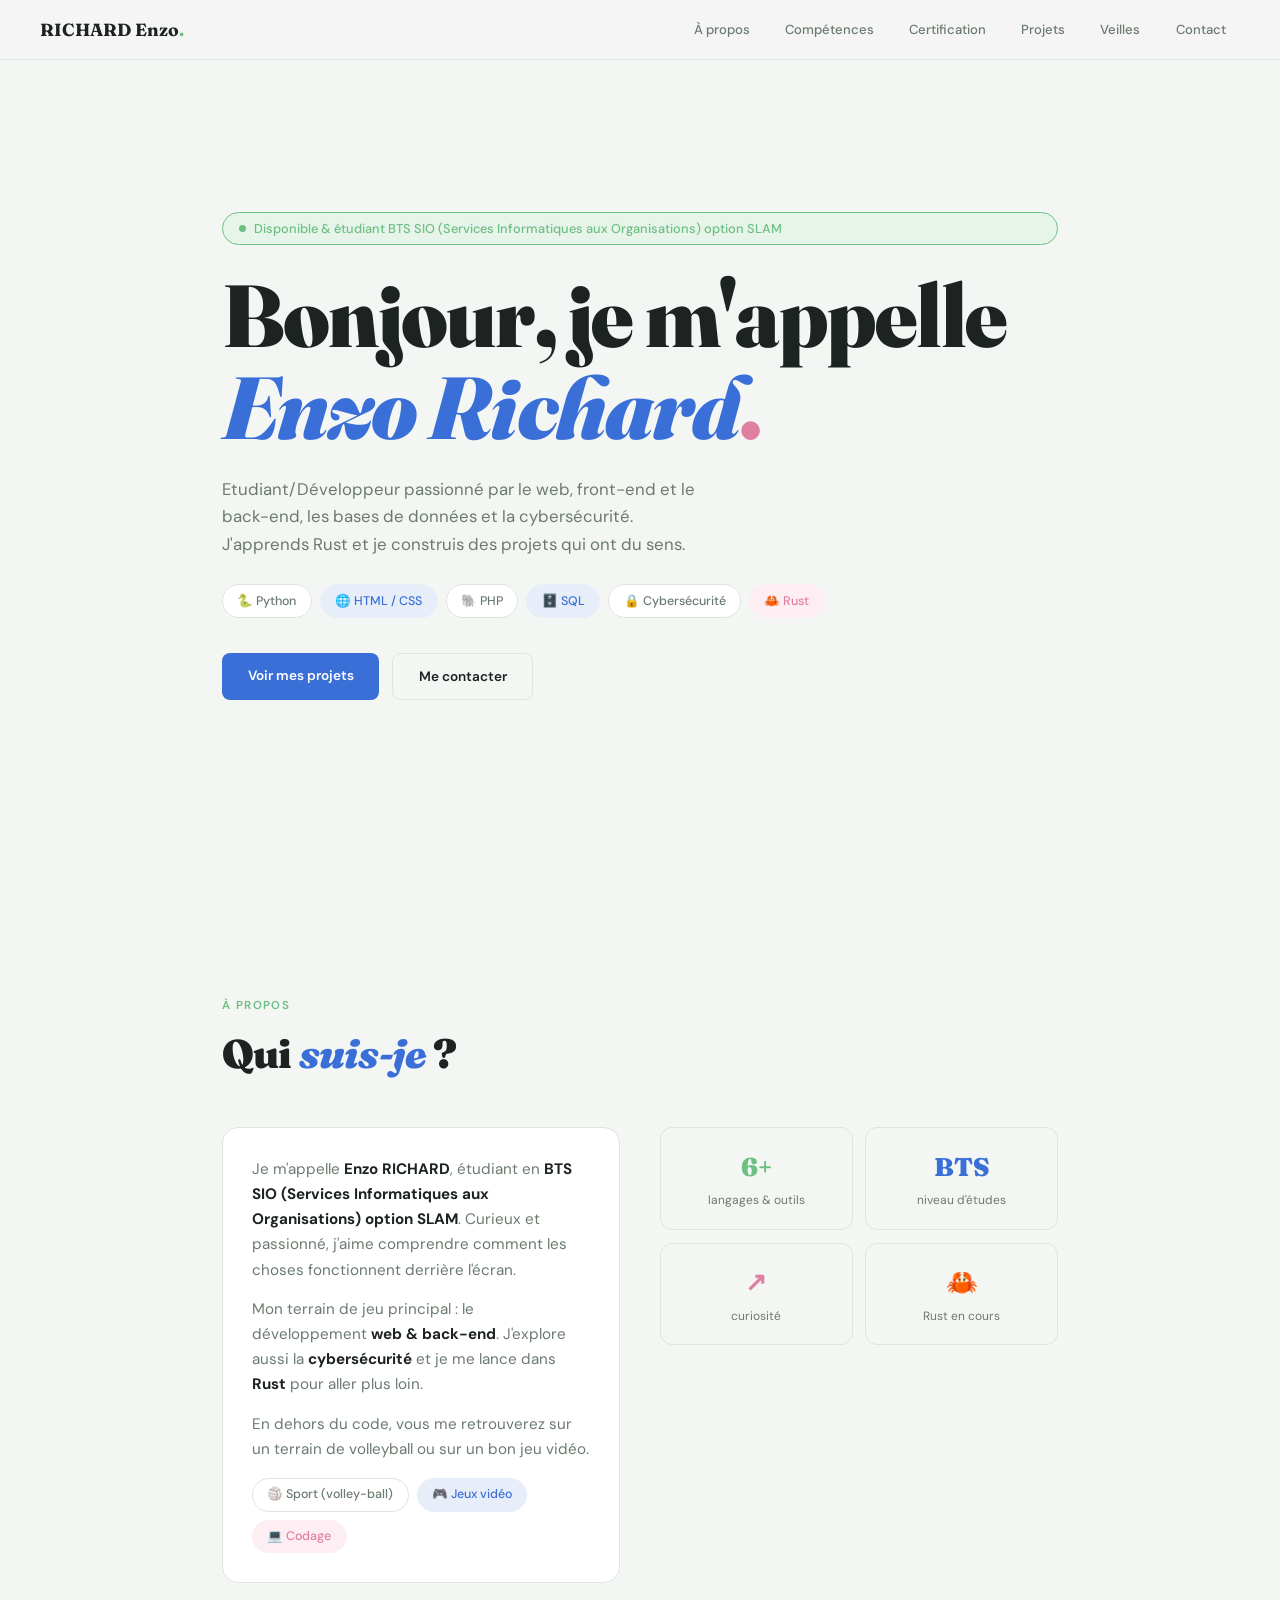
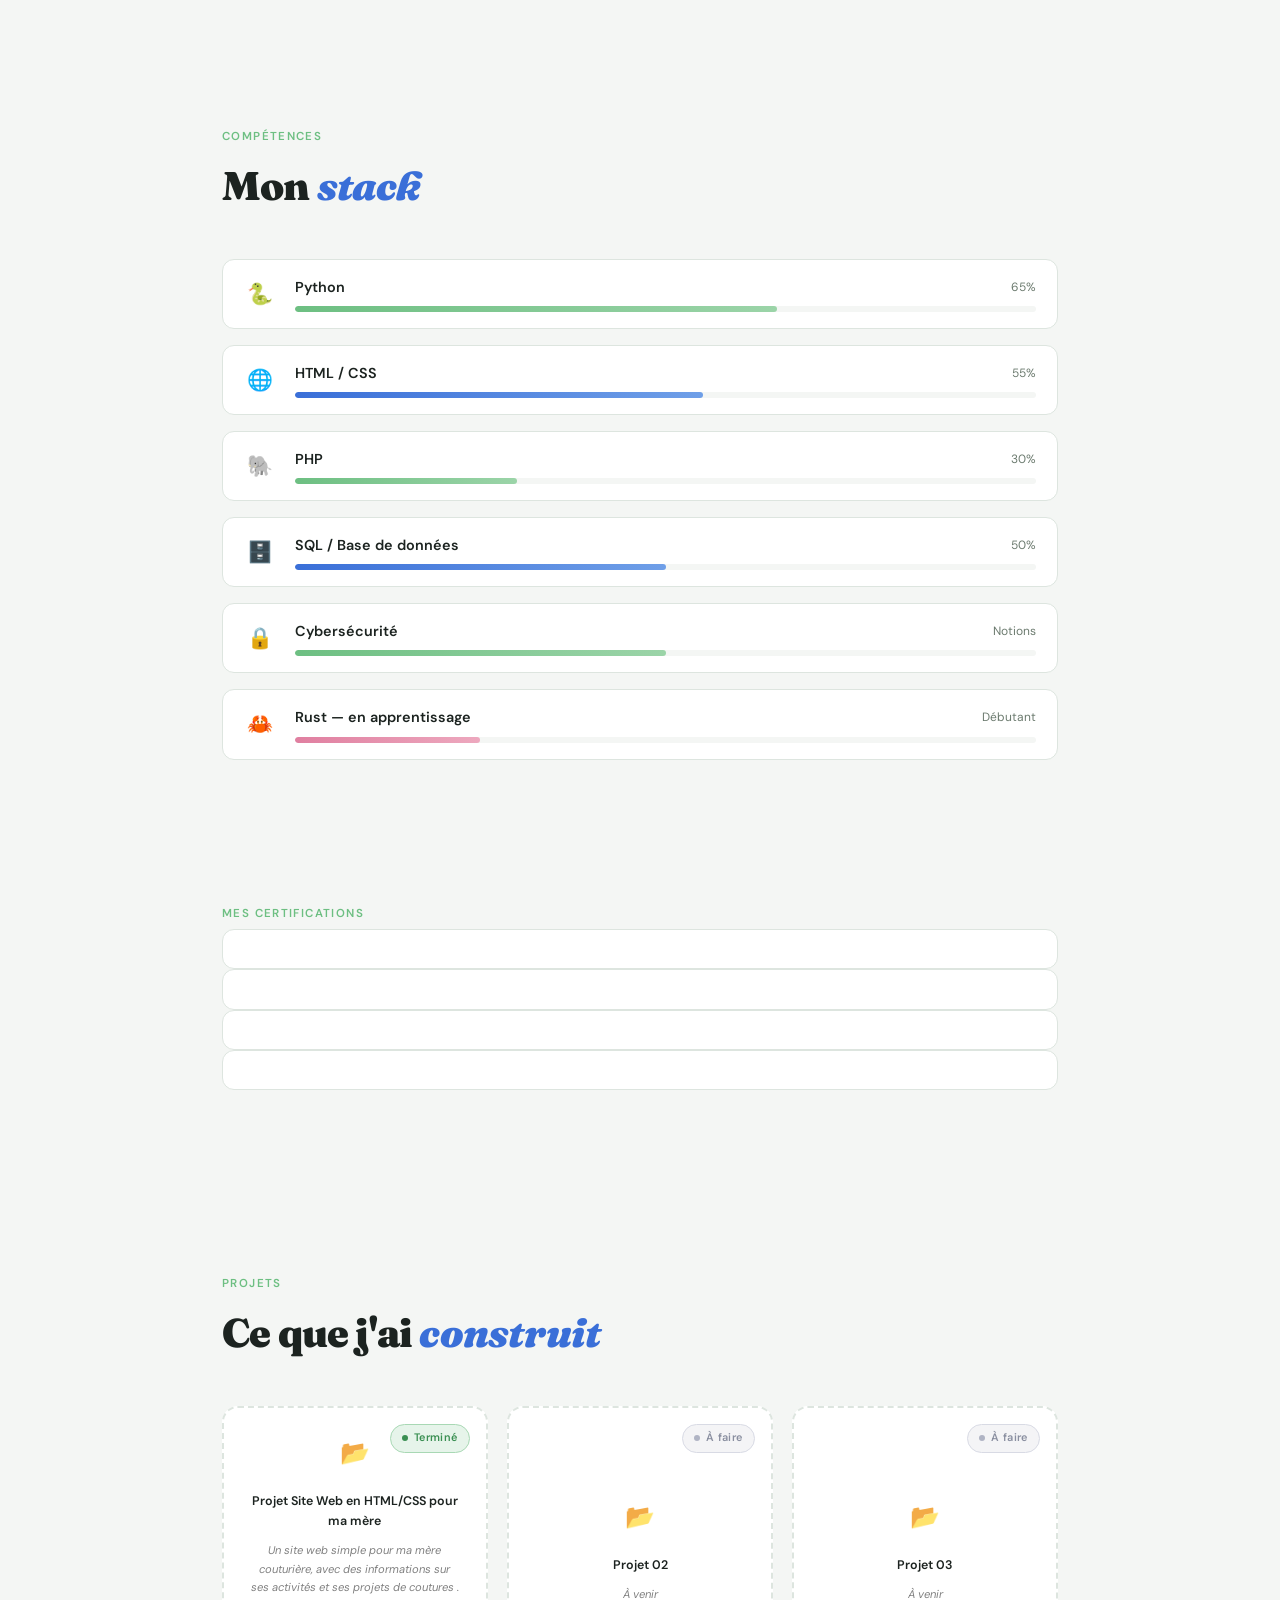
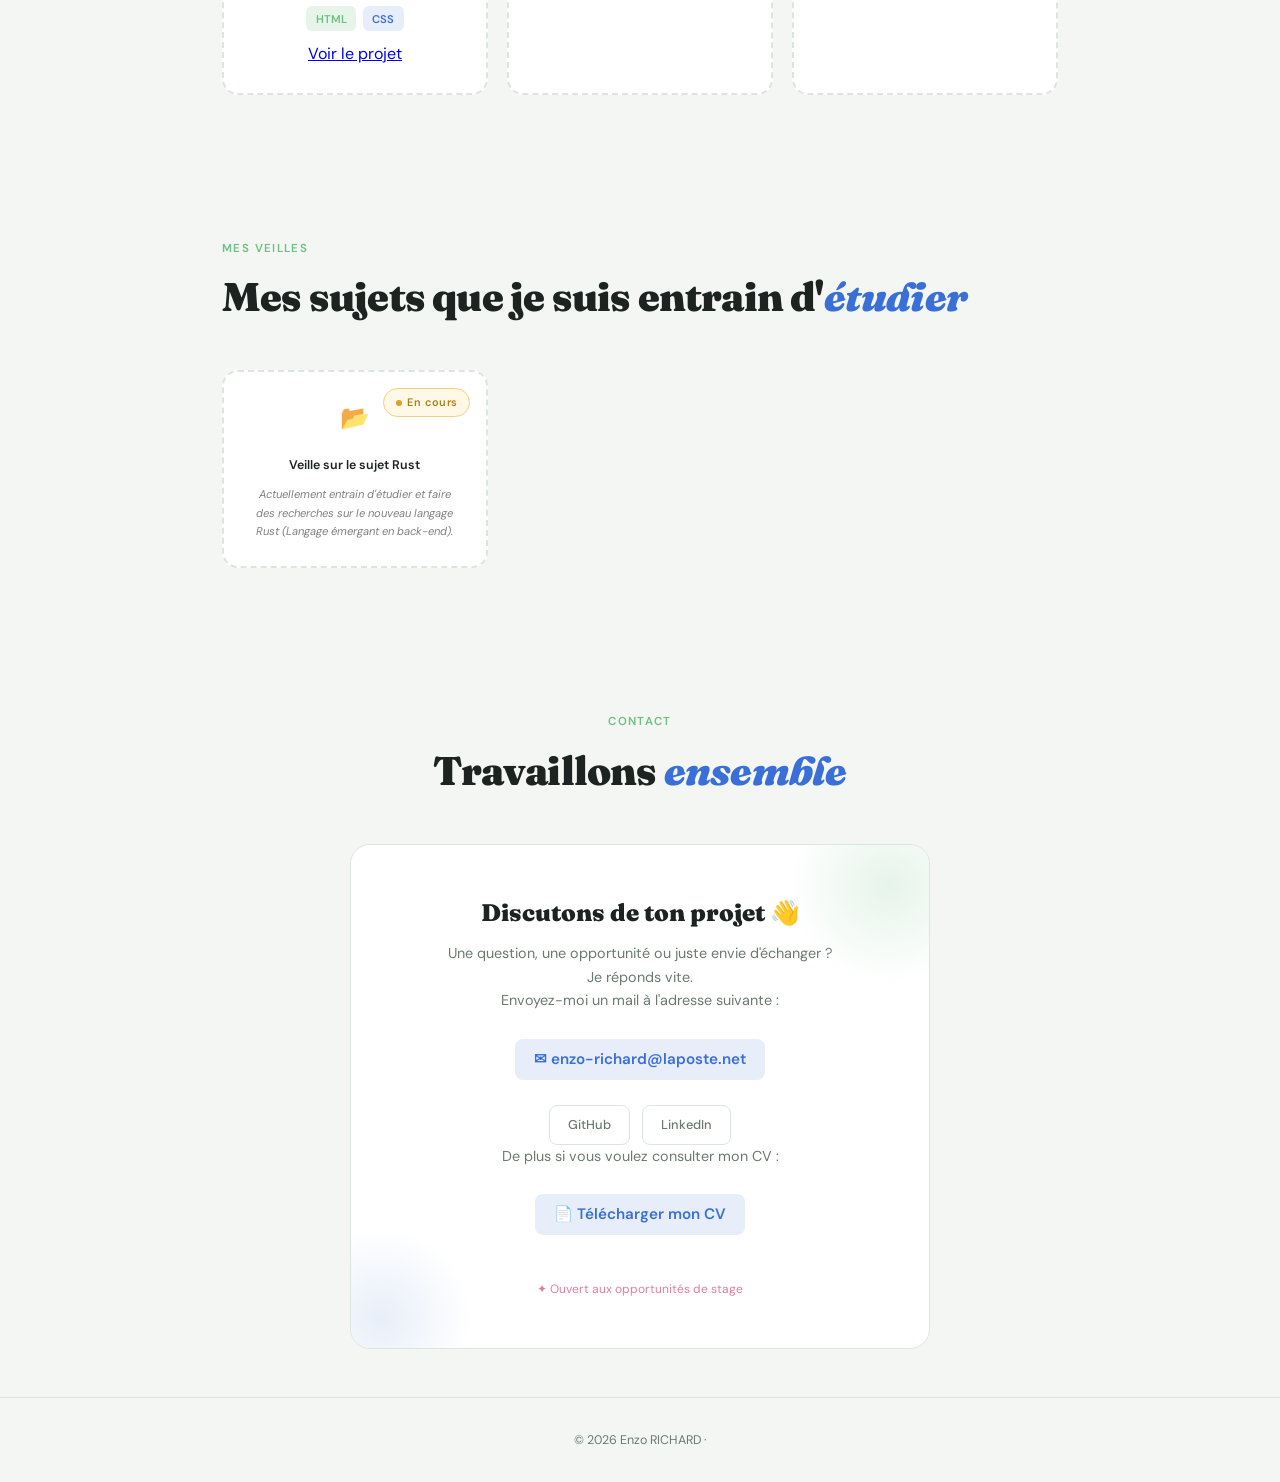
==== index.html @ 77c63483 "Rename SKILLS section to CERTIFS and update content Updated the skills section to certifications and" ====
<!DOCTYPE html>
<html lang="fr">

<head>
  <meta charset="UTF-8" />
  <meta name="viewport" content="width=device-width, initial-scale=1.0" />
  <title>Enzo RICHARD — Portfolio</title>
  <link
    href="https://fonts.googleapis.com/css2?family=DM+Sans:wght@300;400;500;600&family=Fraunces:ital,wght@0,700;0,900;1,700&display=swap"
    rel="stylesheet" />
  <style>
    :root {
      --bg: #f4f6f4;
      --surface: #ffffff;
      --green: #6dbf82;
      --green-lt: #e6f4ea;
      --blue: #3a6fd8;
      --blue-lt: #e8eef9;
      --pink: #e07fa0;
      --pink-lt: #fceef3;
      --text: #1c2320;
      --muted: #6b7a6e;
      --border: #dde5df;
      --serif: 'Fraunces', serif;
      --sans: 'DM Sans', sans-serif;
    }

    *,
    *::before,
    *::after {
      box-sizing: border-box;
      margin: 0;
      padding: 0;
    }

    html {
      scroll-behavior: smooth;
    }

    body {
      font-family: var(--sans);
      background: var(--bg);
      color: var(--text);
      line-height: 1.65;
    }

    ::-webkit-scrollbar {
      width: 4px;
    }

    ::-webkit-scrollbar-track {
      background: var(--bg);
    }

    ::-webkit-scrollbar-thumb {
      background: var(--green);
      border-radius: 4px;
    }

    /* ── NAV ── */
    nav {
      position: fixed;
      top: 0;
      left: 0;
      right: 0;
      z-index: 100;
      background: rgba(244, 246, 244, 0.9);
      backdrop-filter: blur(10px);
      border-bottom: 1px solid var(--border);
      padding: 0 2.5rem;
      height: 60px;
      display: flex;
      align-items: center;
      justify-content: space-between;
    }

    .logo {
      font-family: var(--serif);
      font-size: 1.1rem;
      color: var(--text);
      font-weight: 700;
    }

    .logo span {
      color: var(--green);
    }

    .nav-links {
      display: flex;
      gap: 0.4rem;
      list-style: none;
    }

    .nav-links a {
      font-size: 0.82rem;
      font-weight: 500;
      color: var(--muted);
      text-decoration: none;
      padding: 0.4rem 0.9rem;
      border-radius: 20px;
      transition: background 0.2s, color 0.2s;
    }

    .nav-links a:hover {
      background: var(--green-lt);
      color: var(--text);
    }

    .nav-links a.active {
      background: var(--green);
      color: #fff;
    }

    /* ── LAYOUT ── */
    .page {
      max-width: 900px;
      margin: 0 auto;
      padding: 0 2rem;
    }

    section {
      padding: 6rem 0 3rem;
    }

    /* ── HERO ── */
    #hero {
      min-height: 100vh;
      display: flex;
      flex-direction: column;
      justify-content: center;
      padding-top: 60px;
    }

    .hero-eyebrow {
      display: inline-flex;
      align-items: center;
      gap: 0.5rem;
      font-size: 0.8rem;
      font-weight: 500;
      color: var(--green);
      background: var(--green-lt);
      border: 1px solid var(--green);
      border-radius: 20px;
      padding: 0.3rem 1rem;
      margin-bottom: 1.5rem;
      opacity: 0;
      animation: up 0.5s 0.1s forwards;
    }

    .hero-eyebrow::before {
      content: '';
      display: block;
      width: 7px;
      height: 7px;
      border-radius: 50%;
      background: var(--green);
      animation: pulse 1.5s infinite;
    }

    @keyframes pulse {

      0%,
      100% {
        opacity: 1;
        transform: scale(1)
      }

      50% {
        opacity: 0.5;
        transform: scale(0.8)
      }
    }

    h1 {
      font-family: var(--serif);
      font-size: clamp(2.8rem, 7vw, 5.5rem);
      font-weight: 900;
      line-height: 1.05;
      letter-spacing: -0.02em;
      opacity: 0;
      animation: up 0.5s 0.25s forwards;
    }

    h1 em {
      font-style: italic;
      color: var(--blue);
    }

    h1 .pink-dot {
      color: var(--pink);
    }

    .hero-sub {
      font-size: 1.05rem;
      color: var(--muted);
      max-width: 500px;
      margin-top: 1.4rem;
      opacity: 0;
      animation: up 0.5s 0.4s forwards;
    }

    .hero-chips {
      display: flex;
      flex-wrap: wrap;
      gap: 0.5rem;
      margin-top: 1.6rem;
      opacity: 0;
      animation: up 0.5s 0.55s forwards;
    }

    .chip {
      font-size: 0.78rem;
      font-weight: 500;
      padding: 0.35rem 0.9rem;
      border-radius: 20px;
      border: 1px solid var(--border);
      background: var(--surface);
      color: var(--muted);
      transition: all 0.2s;
      cursor: default;
    }

    .chip:hover {
      border-color: var(--green);
      color: var(--green);
      transform: translateY(-2px);
    }

    .chip.b {
      border-color: var(--blue-lt);
      background: var(--blue-lt);
      color: var(--blue);
    }

    .chip.p {
      border-color: var(--pink-lt);
      background: var(--pink-lt);
      color: var(--pink);
    }

    .hero-actions {
      display: flex;
      gap: 0.8rem;
      margin-top: 2.2rem;
      opacity: 0;
      animation: up 0.5s 0.7s forwards;
    }

    .btn {
      font-size: 0.85rem;
      font-weight: 600;
      padding: 0.7rem 1.6rem;
      border-radius: 8px;
      text-decoration: none;
      cursor: pointer;
      border: none;
      transition: all 0.22s;
    }

    .btn-solid {
      background: var(--blue);
      color: #fff;
    }

    .btn-solid:hover {
      background: #2d5cbf;
      transform: translateY(-2px);
      box-shadow: 0 4px 16px rgba(58, 111, 216, 0.3);
    }

    .btn-outline {
      background: transparent;
      color: var(--text);
      border: 1.5px solid var(--border);
    }

    .btn-outline:hover {
      border-color: var(--green);
      color: var(--green);
      transform: translateY(-2px);
    }

    /* ── SECTION TITLES ── */
    .sec-head {
      margin-bottom: 2.5rem;
    }

    .sec-label {
      font-size: 0.72rem;
      font-weight: 600;
      letter-spacing: 0.12em;
      text-transform: uppercase;
      color: var(--green);
      margin-bottom: 0.4rem;
    }

    h2 {
      font-family: var(--serif);
      font-size: clamp(1.7rem, 4vw, 2.5rem);
      font-weight: 900;
      letter-spacing: -0.02em;
    }

    h2 span {
      color: var(--blue);
      font-style: italic;
    }

    /* ── ABOUT ── */
    .about-grid {
      display: grid;
      grid-template-columns: 1fr 1fr;
      gap: 2.5rem;
      align-items: start;
    }

    .about-card {
      background: var(--surface);
      border: 1px solid var(--border);
      border-radius: 16px;
      padding: 1.8rem;
    }

    .about-card p {
      color: var(--muted);
      font-size: 0.95rem;
      margin-bottom: 0.9rem;
    }

    .about-card p:last-child {
      margin-bottom: 0;
    }

    .about-card strong {
      color: var(--text);
    }

    .stat-row {
      display: grid;
      grid-template-columns: 1fr 1fr;
      gap: 0.8rem;
    }

    .stat {
      background: var(--bg);
      border: 1px solid var(--border);
      border-radius: 12px;
      padding: 1.1rem;
      text-align: center;
    }

    .stat-val {
      font-family: var(--serif);
      font-size: 1.6rem;
      font-weight: 900;
    }

    .stat-val.g {
      color: var(--green);
    }

    .stat-val.b {
      color: var(--blue);
    }

    .stat-val.p {
      color: var(--pink);
    }

    .stat-lbl {
      font-size: 0.75rem;
      color: var(--muted);
      margin-top: 0.2rem;
    }

    .interest-row {
      display: flex;
      flex-wrap: wrap;
      gap: 0.5rem;
      margin-top: 1rem;
    }

    /* ── SKILLS ── */
    .skills-list {
      display: flex;
      flex-direction: column;
      gap: 1rem;
    }

    .skill-row {
      background: var(--surface);
      border: 1px solid var(--border);
      border-radius: 12px;
      padding: 1rem 1.3rem;
      display: flex;
      align-items: center;
      gap: 1.2rem;
      transition: transform 0.2s, border-color 0.2s;
    }

    .skill-row:hover {
      transform: translateX(6px);
      border-color: var(--green);
    }

    .skill-emoji {
      font-size: 1.3rem;
      width: 2rem;
      text-align: center;
      flex-shrink: 0;
    }

    .skill-info {
      flex: 1;
    }

    .skill-name-row {
      display: flex;
      justify-content: space-between;
      align-items: center;
      margin-bottom: 0.4rem;
    }

    .skill-name {
      font-weight: 600;
      font-size: 0.9rem;
    }

    .skill-pct {
      font-size: 0.75rem;
      color: var(--muted);
    }

    .bar-bg {
      background: var(--bg);
      border-radius: 10px;
      height: 6px;
      overflow: hidden;
    }

    .bar-fill {
      height: 100%;
      border-radius: 10px;
      width: 0;
      transition: width 1.2s cubic-bezier(0.4, 0, 0.2, 1);
    }

    .bar-fill.green {
      background: linear-gradient(90deg, var(--green), #9bd4a8);
    }

    .bar-fill.blue {
      background: linear-gradient(90deg, var(--blue), #6f9fe8);
    }

    .bar-fill.pink {
      background: linear-gradient(90deg, var(--pink), #eda8be);
    }

    /* ── STATUS BADGE ── */
    .status-badge {
      position: absolute;
      top: 1rem;
      right: 1rem;
      display: inline-flex;
      align-items: center;
      gap: 0.35rem;
      font-size: 0.68rem;
      font-weight: 600;
      padding: 0.28rem 0.7rem;
      border-radius: 20px;
      letter-spacing: 0.04em;
      white-space: nowrap;
    }

    .status-badge::before {
      content: '';
      display: block;
      width: 6px;
      height: 6px;
      border-radius: 50%;
      flex-shrink: 0;
    }

    .status-badge.done {
      background: #e6f4ea;
      color: #3a8f52;
      border: 1px solid #a8d8b4;
    }

    .status-badge.done::before {
      background: #3a8f52;
    }

    .status-badge.wip {
      background: #fff8e6;
      color: #b07d1a;
      border: 1px solid #f0d080;
      animation: badge-pulse 2s infinite;
    }

    .status-badge.wip::before {
      background: #e0a020;
      animation: badge-blink 1.2s step-end infinite;
    }

    .status-badge.todo {
      background: #f4f4f6;
      color: #8a8fa0;
      border: 1px solid #d8dae4;
    }

    .status-badge.todo::before {
      background: #b0b4c4;
    }

    @keyframes badge-blink {
      50% {
        opacity: 0;
      }
    }

    @keyframes badge-pulse {

      0%,
      100% {
        box-shadow: none
      }

      50% {
        box-shadow: 0 0 0 3px rgba(224, 160, 32, 0.15)
      }
    }

    /* ── PROJECTS ── */
    .projects-grid {
      display: grid;
      grid-template-columns: repeat(3, 1fr);
      gap: 1.2rem;
    }

    .project-card {
      background: var(--surface);
      border: 1px solid var(--border);
      border-radius: 16px;
      padding: 1.6rem;
      transition: transform 0.25s, border-color 0.25s, box-shadow 0.25s;
      position: relative;
      overflow: hidden;
    }

    .project-card::after {
      content: '';
      position: absolute;
      bottom: 0;
      left: 0;
      right: 0;
      height: 3px;
      background: linear-gradient(90deg, var(--green), var(--blue));
      transform: scaleX(0);
      transform-origin: left;
      transition: transform 0.3s;
    }

    .project-card:hover {
      transform: translateY(-5px);
      box-shadow: 0 8px 28px rgba(0, 0, 0, 0.07);
      border-color: transparent;
    }

    .project-card:hover::after {
      transform: scaleX(1);
    }

    .project-card.empty {
      border: 2px dashed var(--border);
      display: flex;
      flex-direction: column;
      align-items: center;
      justify-content: center;
      text-align: center;
      gap: 0.6rem;
      min-height: 180px;
      cursor: default;
    }

    .project-card.empty:hover {
      transform: none;
      box-shadow: none;
      border-color: var(--green);
    }

    .project-card.empty:hover::after {
      transform: scaleX(0);
    }

    .proj-icon {
      font-size: 1.5rem;
      margin-bottom: 0.5rem;
    }

    .proj-title {
      font-weight: 700;
      font-size: 1rem;
      margin-bottom: 0.5rem;
    }

    .proj-desc {
      font-size: 0.85rem;
      color: var(--muted);
      line-height: 1.6;
      margin-bottom: 1rem;
    }

    .proj-tags {
      display: flex;
      flex-wrap: wrap;
      gap: 0.4rem;
    }

    .proj-tag {
      font-size: 0.7rem;
      font-weight: 600;
      padding: 0.2rem 0.6rem;
      border-radius: 6px;
      background: var(--green-lt);
      color: var(--green);
    }

    .proj-tag.b {
      background: var(--blue-lt);
      color: var(--blue);
    }

    .empty-label {
      font-size: 0.78rem;
      font-weight: 600;
    }

    .empty-sub {
      font-size: 0.7rem;
      font-style: italic;
      color: grey;
    }

    /* ── CONTACT ── */
    .contact-box {
      background: var(--surface);
      border: 1px solid var(--border);
      border-radius: 20px;
      padding: 3rem;
      text-align: center;
      max-width: 580px;
      margin: 0 auto;
      position: relative;
      overflow: hidden;
    }

    .contact-box::before {
      content: '';
      position: absolute;
      top: -60px;
      right: -60px;
      width: 200px;
      height: 200px;
      background: radial-gradient(circle, var(--green-lt) 0%, transparent 70%);
      pointer-events: none;
    }

    .contact-box::after {
      content: '';
      position: absolute;
      bottom: -60px;
      left: -60px;
      width: 180px;
      height: 180px;
      background: radial-gradient(circle, var(--blue-lt) 0%, transparent 70%);
      pointer-events: none;
    }

    .contact-box h3 {
      font-family: var(--serif);
      font-size: 1.5rem;
      font-weight: 900;
      margin-bottom: 0.6rem;
    }

    .contact-box p {
      font-size: 0.9rem;
      color: var(--muted);
      margin-bottom: 1.6rem;
    }

    .contact-email {
      display: inline-block;
      font-weight: 600;
      font-size: 0.95rem;
      color: var(--blue);
      background: var(--blue-lt);
      padding: 0.5rem 1.2rem;
      border-radius: 8px;
      text-decoration: none;
      margin-bottom: 1.6rem;
      transition: background 0.2s;
    }

    .contact-email:hover {
      background: #d4e0f5;
    }

    .socials {
      display: flex;
      justify-content: center;
      gap: 0.8rem;
      flex-wrap: wrap;
    }

    .social-btn {
      font-size: 0.8rem;
      font-weight: 500;
      color: var(--muted);
      text-decoration: none;
      border: 1px solid var(--border);
      padding: 0.5rem 1.1rem;
      border-radius: 8px;
      transition: all 0.2s;
    }

    .social-btn:hover {
      border-color: var(--green);
      color: var(--green);
    }

    .pink-accent {
      color: var(--pink);
      font-size: 0.75rem;
      display: block;
      margin-top: 1.2rem;
    }

    /* ── FOOTER ── */
    footer {
      text-align: center;
      padding: 2rem;
      font-size: 0.78rem;
      color: var(--muted);
      border-top: 1px solid var(--border);
    }

    /* ── REVEAL ── */
    .reveal {
      opacity: 0;
      transform: translateY(22px);
      transition: opacity 0.55s ease, transform 0.55s ease;
    }

    .reveal.in {
      opacity: 1;
      transform: none;
    }

    .reveal-d1 {
      transition-delay: 0.05s;
    }

    .reveal-d2 {
      transition-delay: 0.12s;
    }

    .reveal-d3 {
      transition-delay: 0.19s;
    }

    .reveal-d4 {
      transition-delay: 0.26s;
    }

    .reveal-d5 {
      transition-delay: 0.33s;
    }

    .reveal-d6 {
      transition-delay: 0.40s;
    }

    @keyframes up {
      from {
        opacity: 0;
        transform: translateY(18px);
      }

      to {
        opacity: 1;
        transform: none;
      }
    }

    @media (max-width: 700px) {
      nav {
        padding: 0 1.2rem;
      }

      .nav-links {
        display: none;
      }

      .page {
        padding: 0 1.2rem;
      }

      .about-grid {
        grid-template-columns: 1fr;
      }

      .contact-box {
        padding: 2rem 1.4rem;
      }
    }
  </style>
</head>

<body>

  <nav>
    <div class="logo">RICHARD Enzo<span>.</span></div>
    <ul class="nav-links">
      <li><a href="#about">À propos</a></li>
      <li><a href="#skills">Compétences</a></li>
      <li><a href="#certif">Certification</a></li>
      <li><a href="#projects">Projets</a></li>
      <li><a href="#veilles">Veilles</a></li>
      <li><a href="#contact">Contact</a></li>
    </ul>
  </nav>

  <!-- HERO -->
  <div class="page">
    <section id="hero">
      <div class="hero-eyebrow">Disponible & étudiant BTS SIO (Services Informatiques aux Organisations) option SLAM</div>
      <h1>Bonjour, je m'appelle<br /><em>Enzo Richard</em><span class="pink-dot">.</span></h1>
      <p class="hero-sub">
        Etudiant/Développeur passionné par le web, front-end et le back-end, les bases de données et la cybersécurité.
        J'apprends Rust et je construis des projets qui ont du sens.
      </p>
      <div class="hero-chips">
        <span class="chip">🐍 Python</span>
        <span class="chip b">🌐 HTML / CSS</span>
        <span class="chip">🐘 PHP</span>
        <span class="chip b">🗄️ SQL</span>
        <span class="chip">🔒 Cybersécurité</span>
        <span class="chip p">🦀 Rust</span>
      </div>
      <div class="hero-actions">
        <a href="#projects" class="btn btn-solid">Voir mes projets</a>
        <a href="#contact" class="btn btn-outline">Me contacter</a>
      </div>
    </section>

    <!-- ABOUT -->
    <section id="about">
      <div class="sec-head reveal">
        <p class="sec-label">À propos</p>
        <h2>Qui <span>suis-je</span> ?</h2>
      </div>
      <div class="about-grid">
        <div class="about-card reveal reveal-d1">
          <p>Je m'appelle <strong>Enzo RICHARD</strong>, étudiant en <strong>BTS SIO (Services Informatiques aux
              Organisations) option SLAM</strong>. Curieux et
            passionné, j'aime comprendre comment les choses fonctionnent derrière l'écran.</p>
          <p>Mon terrain de jeu principal : le développement <strong>web & back-end</strong>. J'explore aussi la
            <strong>cybersécurité</strong> et je me lance dans <strong>Rust</strong> pour aller plus loin.
          </p>
          <p>En dehors du code, vous me retrouverez sur un terrain de volleyball ou sur un bon jeu vidéo.</p>
          <div class="interest-row">
            <span class="chip">🏐 Sport (volley-ball)</span>
            <span class="chip b">🎮 Jeux vidéo</span>
            <span class="chip p">💻 Codage</span>
          </div>
        </div>
        <div class="reveal reveal-d2">
          <div class="stat-row">
            <div class="stat">
              <div class="stat-val g">6+</div>
              <div class="stat-lbl">langages & outils</div>
            </div>
            <div class="stat">
              <div class="stat-val b">BTS</div>
              <div class="stat-lbl">niveau d'études</div>
            </div>
            <div class="stat">
              <div class="stat-val p">↗</div>
              <div class="stat-lbl">curiosité</div>
            </div>
            <div class="stat">
              <div class="stat-val g">🦀</div>
              <div class="stat-lbl">Rust en cours</div>
            </div>
          </div>
        </div>
      </div>
    </section>

    <!-- SKILLS -->
    <section id="skills">
      <div class="sec-head reveal">
        <p class="sec-label">Compétences</p>
        <h2>Mon <span>stack</span></h2>
      </div>
      <div class="skills-list">
        <div class="skill-row reveal reveal-d1" data-pct="65" data-color="green">
          <div class="skill-emoji">🐍</div>
          <div class="skill-info">
            <div class="skill-name-row">
              <span class="skill-name">Python</span>
              <span class="skill-pct">65%</span>
            </div>
            <div class="bar-bg">
              <div class="bar-fill green"></div>
            </div>
          </div>
        </div>
        <div class="skill-row reveal reveal-d2" data-pct="55" data-color="blue">
          <div class="skill-emoji">🌐</div>
          <div class="skill-info">
            <div class="skill-name-row">
              <span class="skill-name">HTML / CSS</span>
              <span class="skill-pct">55%</span>
            </div>
            <div class="bar-bg">
              <div class="bar-fill blue"></div>
            </div>
          </div>
        </div>
        <div class="skill-row reveal reveal-d3" data-pct="30" data-color="green">
          <div class="skill-emoji">🐘</div>
          <div class="skill-info">
            <div class="skill-name-row">
              <span class="skill-name">PHP</span>
              <span class="skill-pct">30%</span>
            </div>
            <div class="bar-bg">
              <div class="bar-fill green"></div>
            </div>
          </div>
        </div>
        <div class="skill-row reveal reveal-d4" data-pct="50" data-color="blue">
          <div class="skill-emoji">🗄️</div>
          <div class="skill-info">
            <div class="skill-name-row">
              <span class="skill-name">SQL / Base de données</span>
              <span class="skill-pct">50%</span>
            </div>
            <div class="bar-bg">
              <div class="bar-fill blue"></div>
            </div>
          </div>
        </div>
        <div class="skill-row reveal reveal-d5" data-pct="50" data-color="green">
          <div class="skill-emoji">🔒</div>
          <div class="skill-info">
            <div class="skill-name-row">
              <span class="skill-name">Cybersécurité</span>
              <span class="skill-pct">Notions</span>
            </div>
            <div class="bar-bg">
              <div class="bar-fill green"></div>
            </div>
          </div>
        </div>
        <div class="skill-row reveal reveal-d6" data-pct="25" data-color="pink">
          <div class="skill-emoji">🦀</div>
          <div class="skill-info">
            <div class="skill-name-row">
              <span class="skill-name">Rust — en apprentissage</span>
              <span class="skill-pct">Débutant</span>
            </div>
            <div class="bar-bg">
              <div class="bar-fill pink"></div>
            </div>
          </div>
        </div>
      </div>
    </section>

    <!-- CERTIFS -->
    <section id="certif">
      <div class="sec-head reveal">
        <p class="sec-label">Mes certifications</p>
        <div class="skill-row reveal reveal-d6">
          <div class="skill-info">
            <div class="skill-name-row">
              <span class="skill-name"></span>
            </div>
          </div>
        </div>
        <div class="skill-row reveal reveal-d6">
          <div class="skill-info">
            <div class="skill-name-row">
              <span class="skill-name"></span>
            </div>
          </div>
        </div>
        <div class="skill-row reveal reveal-d6">
          <div class="skill-info">
            <div class="skill-name-row">
              <span class="skill-name"></span>
            </div>
          </div>
        </div>
        <div class="skill-row reveal reveal-d6">
          <div class="skill-info">
            <div class="skill-name-row">
              <span class="skill-name"></span>
            </div>
          </div>
        </div>
    </section>

    <!-- PROJECTS -->
    <section id="projects">
      <div class="sec-head reveal">
        <p class="sec-label">Projets</p>
        <h2>Ce que j'ai <span>construit</span></h2>
      </div>
      <div class="projects-grid">
        <!-- Carte vide x3 — à remplacer par tes vrais projets -->
        <div class="project-card empty reveal reveal-d1">
          <span class="status-badge done">Terminé</span>
          <div class="proj-icon">📂</div>
          <span class="empty-label">Projet Site Web en HTML/CSS pour ma mère</span>
          <span class="empty-sub">Un site web simple pour ma mère couturière, avec des informations sur ses activités et
            ses projets de coutures .</span>
          <div class="proj-tags">
            <span class="proj-tag">HTML</span>
            <span class="proj-tag b">CSS</span>
          </div>
          <a href="https://fdmne.fr/" target="_blank" class="empty-link">Voir le projet</a>
        </div>
        <div class="project-card empty reveal reveal-d2">
          <span class="status-badge todo">À faire</span>
          <div class="proj-icon">📂</div>
          <span class="empty-label">Projet 02</span>
          <span class="empty-sub">À venir</span>
        </div>
        <div class="project-card empty reveal reveal-d3">
          <span class="status-badge todo">À faire</span>
          <div class="proj-icon">📂</div>
          <span class="empty-label">Projet 03</span>
          <span class="empty-sub">À venir</span>
        </div>
      </div>
    </section>

     <!-- Veilles -->
    <section id="veilles">
      <div class="sec-head reveal">
        <p class="sec-label">Mes veilles</p>
        <h2>Mes sujets que je suis entrain d'<span>étudier</span></h2>
      </div>
      <div class="projects-grid">
        <!-- Carte vide x3 — à remplacer par tes vrais projets -->
        <div class="project-card empty reveal reveal-d1">
          <span class="status-badge wip">En cours</span>
          <div class="proj-icon">📂</div>
          <span class="empty-label">Veille sur le sujet Rust</span>
          <span class="empty-sub">Actuellement entrain d'étudier et faire des recherches sur le nouveau langage Rust (Langage émergant en back-end).</span>
        </div>
    </section>

    <!-- CONTACT -->
    <section id="contact">
      <div class="sec-head reveal" style="text-align:center">
        <p class="sec-label">Contact</p>
        <h2>Travaillons <span>ensemble</span></h2>
      </div>
      <div class="contact-box reveal">
        <h3>Discutons de ton projet 👋</h3>
        <p>Une question, une opportunité ou juste envie d'échanger ?<br />Je réponds vite.<br />Envoyez-moi un mail à
          l'adresse suivante :</p>
        <a href="mailto:enzo-richard@laposte.net" class="contact-email">✉ enzo-richard@laposte.net</a>
        <div class="socials">
          <a href="https://github.com/EnzoRicharddev" target="_blank" rel="noopener" class="social-btn">GitHub</a>
          <a href="https://www.linkedin.com/in/enzo-richard-740b08387/" target="_blank" rel="noopener"
            class="social-btn">LinkedIn</a>
        </div>
        <p>De plus si vous voulez consulter mon CV :</p>
        <a href="https://drive.google.com/file/d/1WYWyvcr9VuKCkOCHbeUw_OYxdqmMjYfC/view?usp=sharing" target="_blank"
          class="contact-email">📄 Télécharger mon CV</a>
        <span class="pink-accent">✦ Ouvert aux opportunités de stage</span>
      </div>
    </section>
  </div>

  <footer>
    © 2026 Enzo RICHARD ·
  </footer>

  <script>
    // ── SCROLL REVEAL ──
    const observer = new IntersectionObserver(entries => {
      entries.forEach(e => {
        if (e.isIntersecting) {
          e.target.classList.add('in');
          // Animate skill bars when visible
          const bar = e.target.querySelector('.bar-fill');
          if (bar) {
            const row = e.target;
            const pct = row.dataset.pct;
            setTimeout(() => bar.style.width = pct + '%', 80);
          }
        }
      });
    }, { threshold: 0.15 });
    document.querySelectorAll('.reveal').forEach(el => observer.observe(el));

    // ── ACTIVE NAV ──
    const sections = document.querySelectorAll('section[id]');
    const navLinks = document.querySelectorAll('.nav-links a');
    window.addEventListener('scroll', () => {
      let cur = '';
      sections.forEach(s => {
        if (window.scrollY >= s.offsetTop - 100) cur = s.id;
      });
      navLinks.forEach(a => {
        a.classList.toggle('active', a.getAttribute('href') === '#' + cur);
      });
    });
  </script>
</body>

</html>
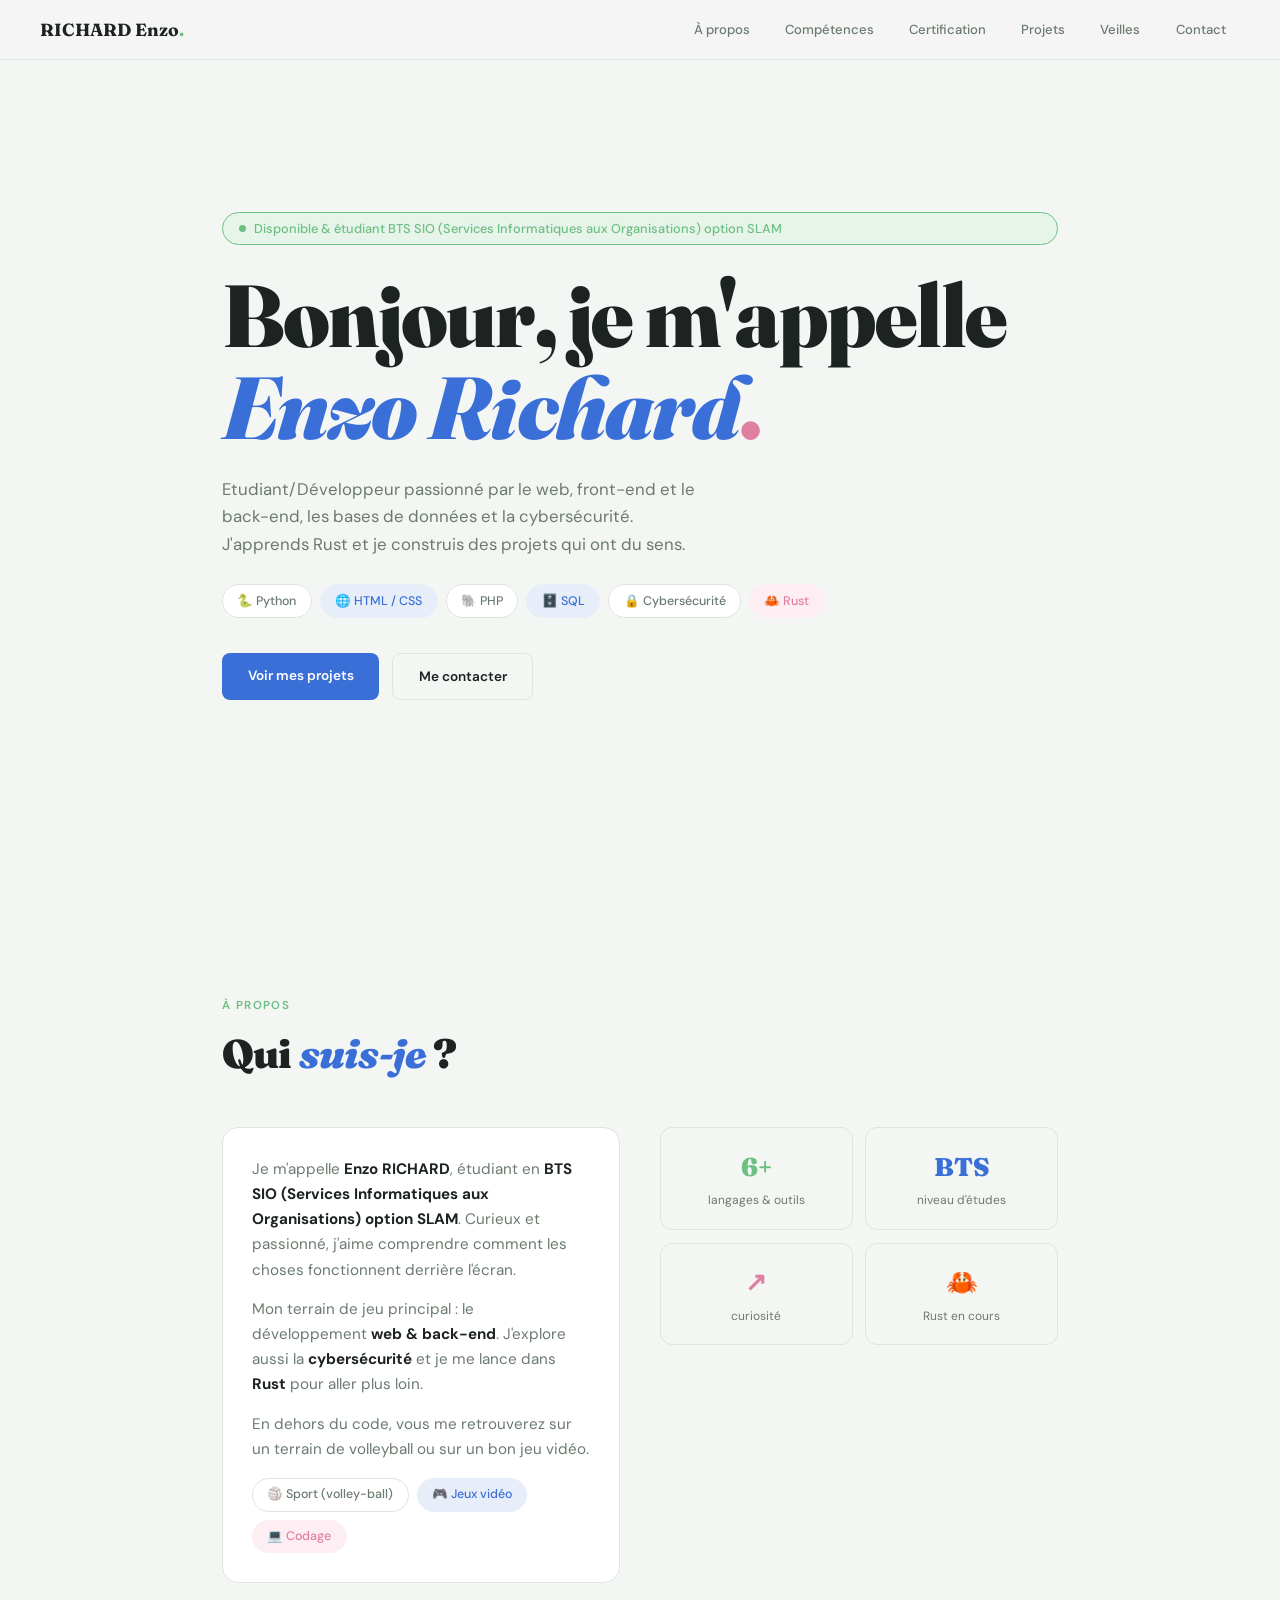
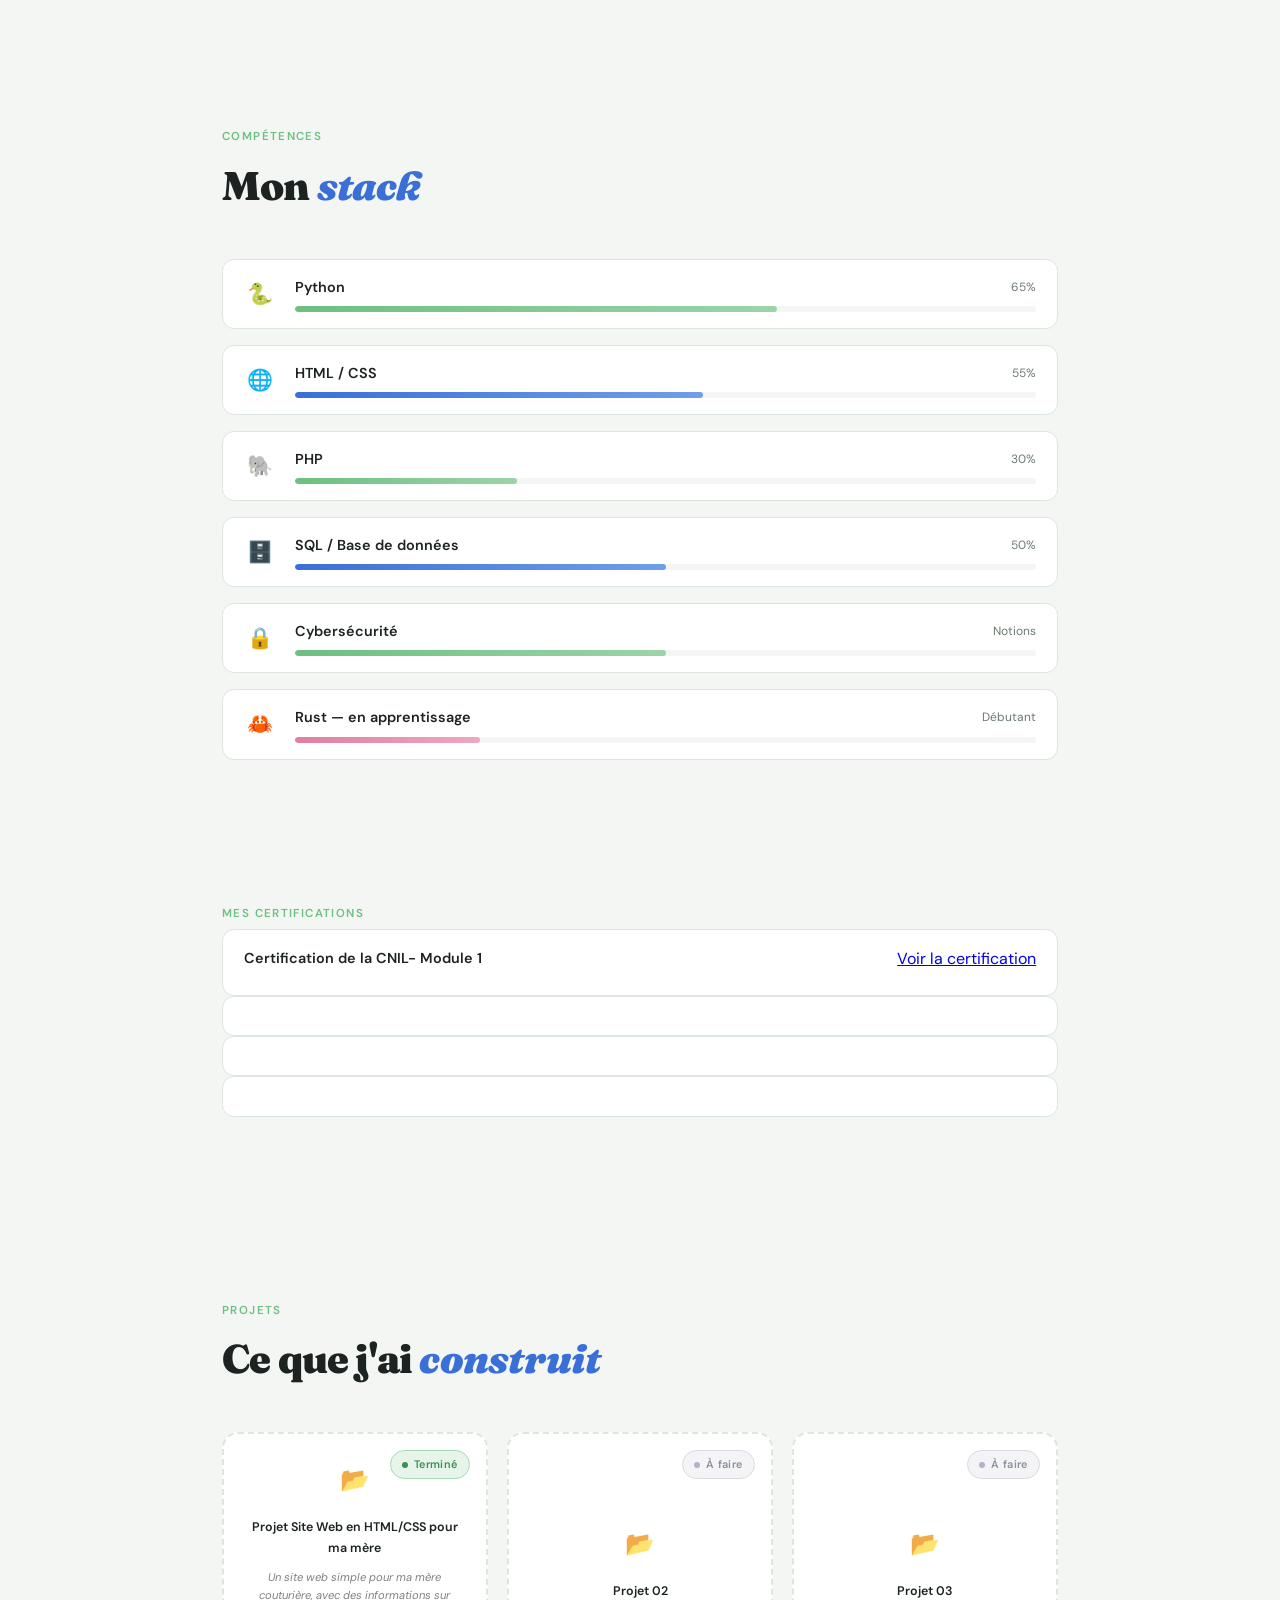
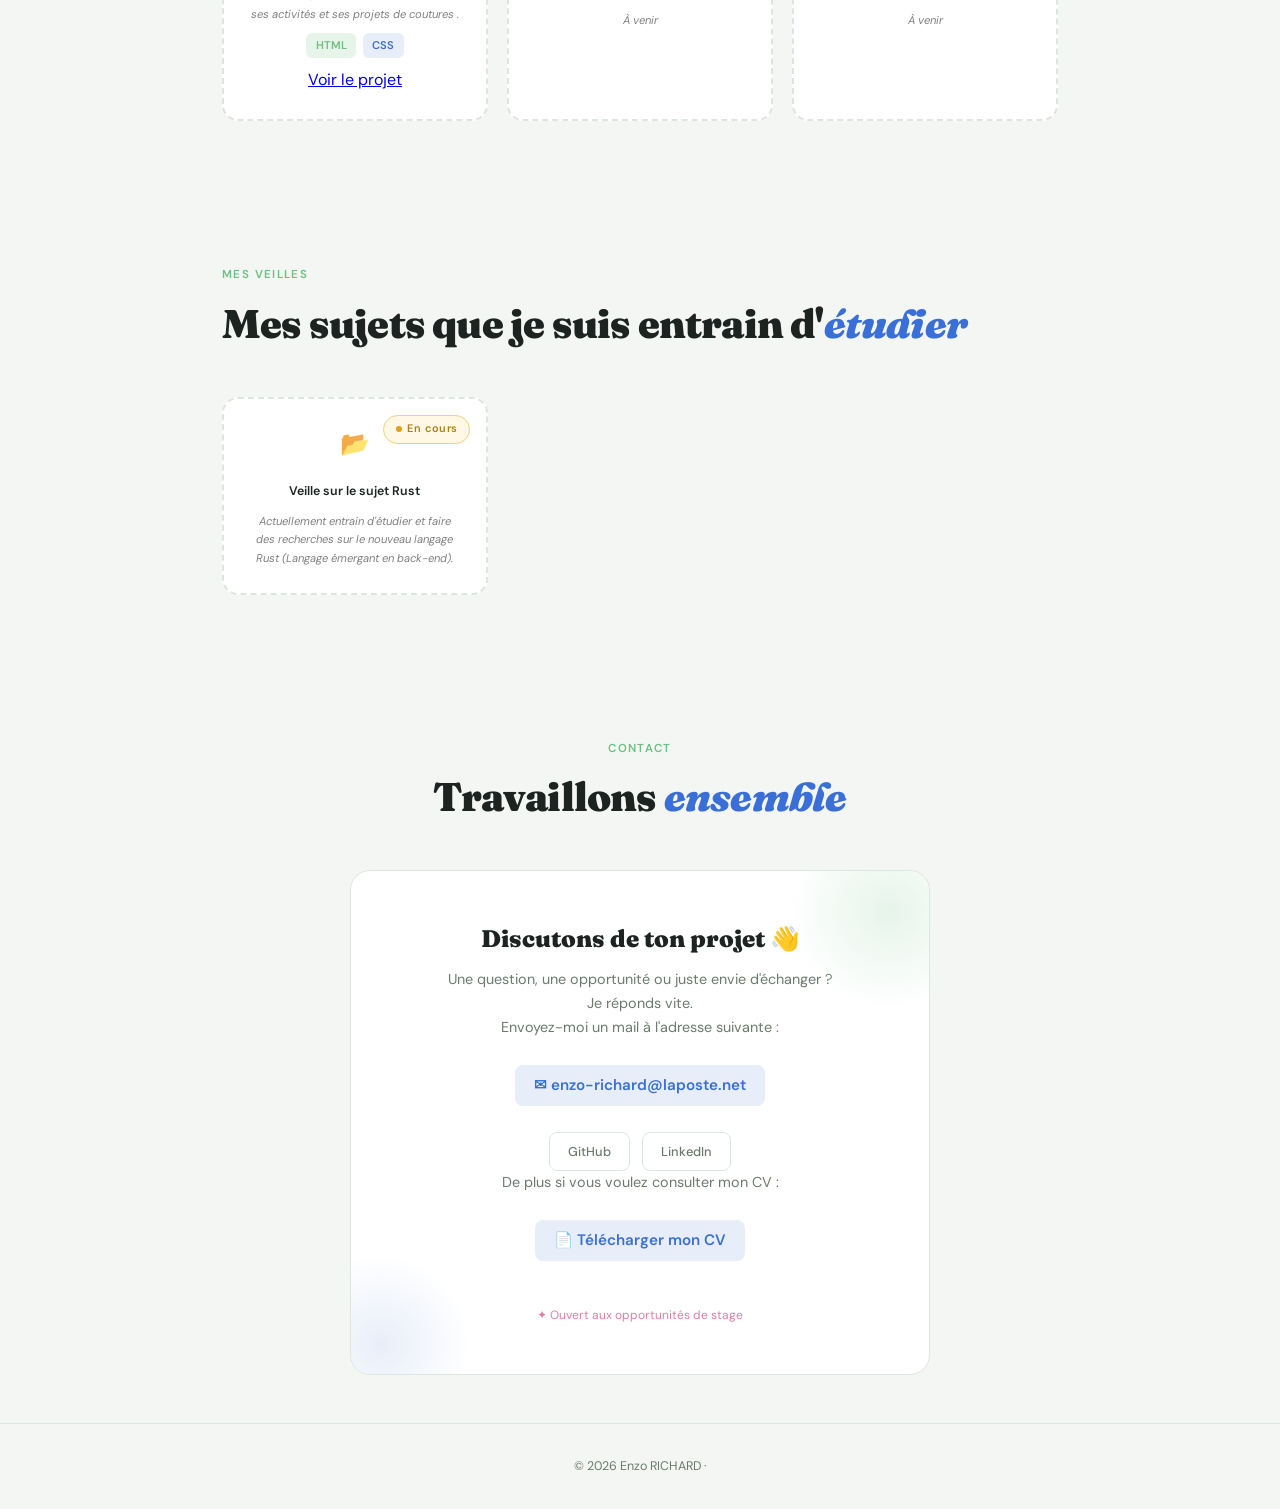
==== commit 81fd94ef: "Add CNIL Certification to skills section" ====
--- a/index.html
+++ b/index.html
@@ -989,7 +989,8 @@
         <div class="skill-row reveal reveal-d6">
           <div class="skill-info">
             <div class="skill-name-row">
-              <span class="skill-name"></span>
+              <span class="skill-name">Certification de la CNIL- Module 1</span>
+              <a href="https://drive.google.com/file/d/1WUtzs-SENXuq1l4qIYXkdDmJzJNhOAwl/view?usp=sharing">Voir la certification</a>
             </div>
           </div>
         </div>
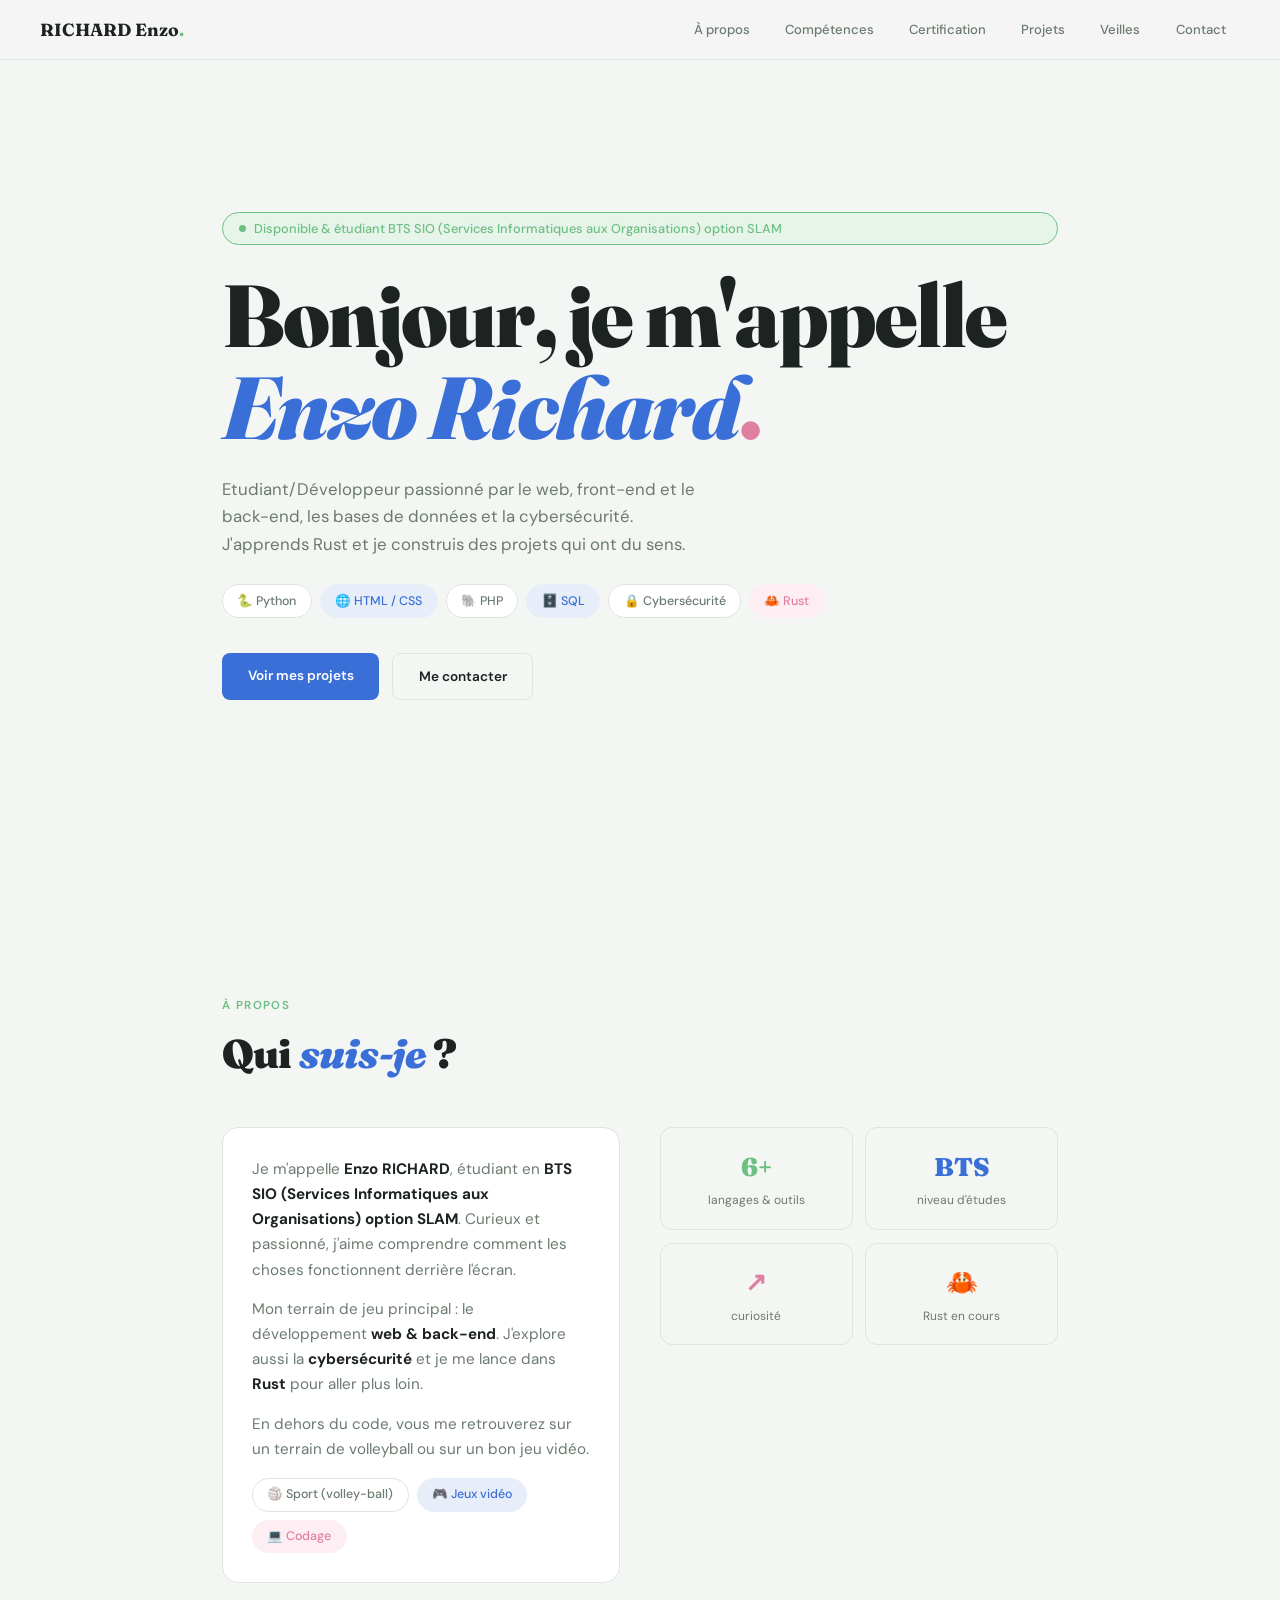
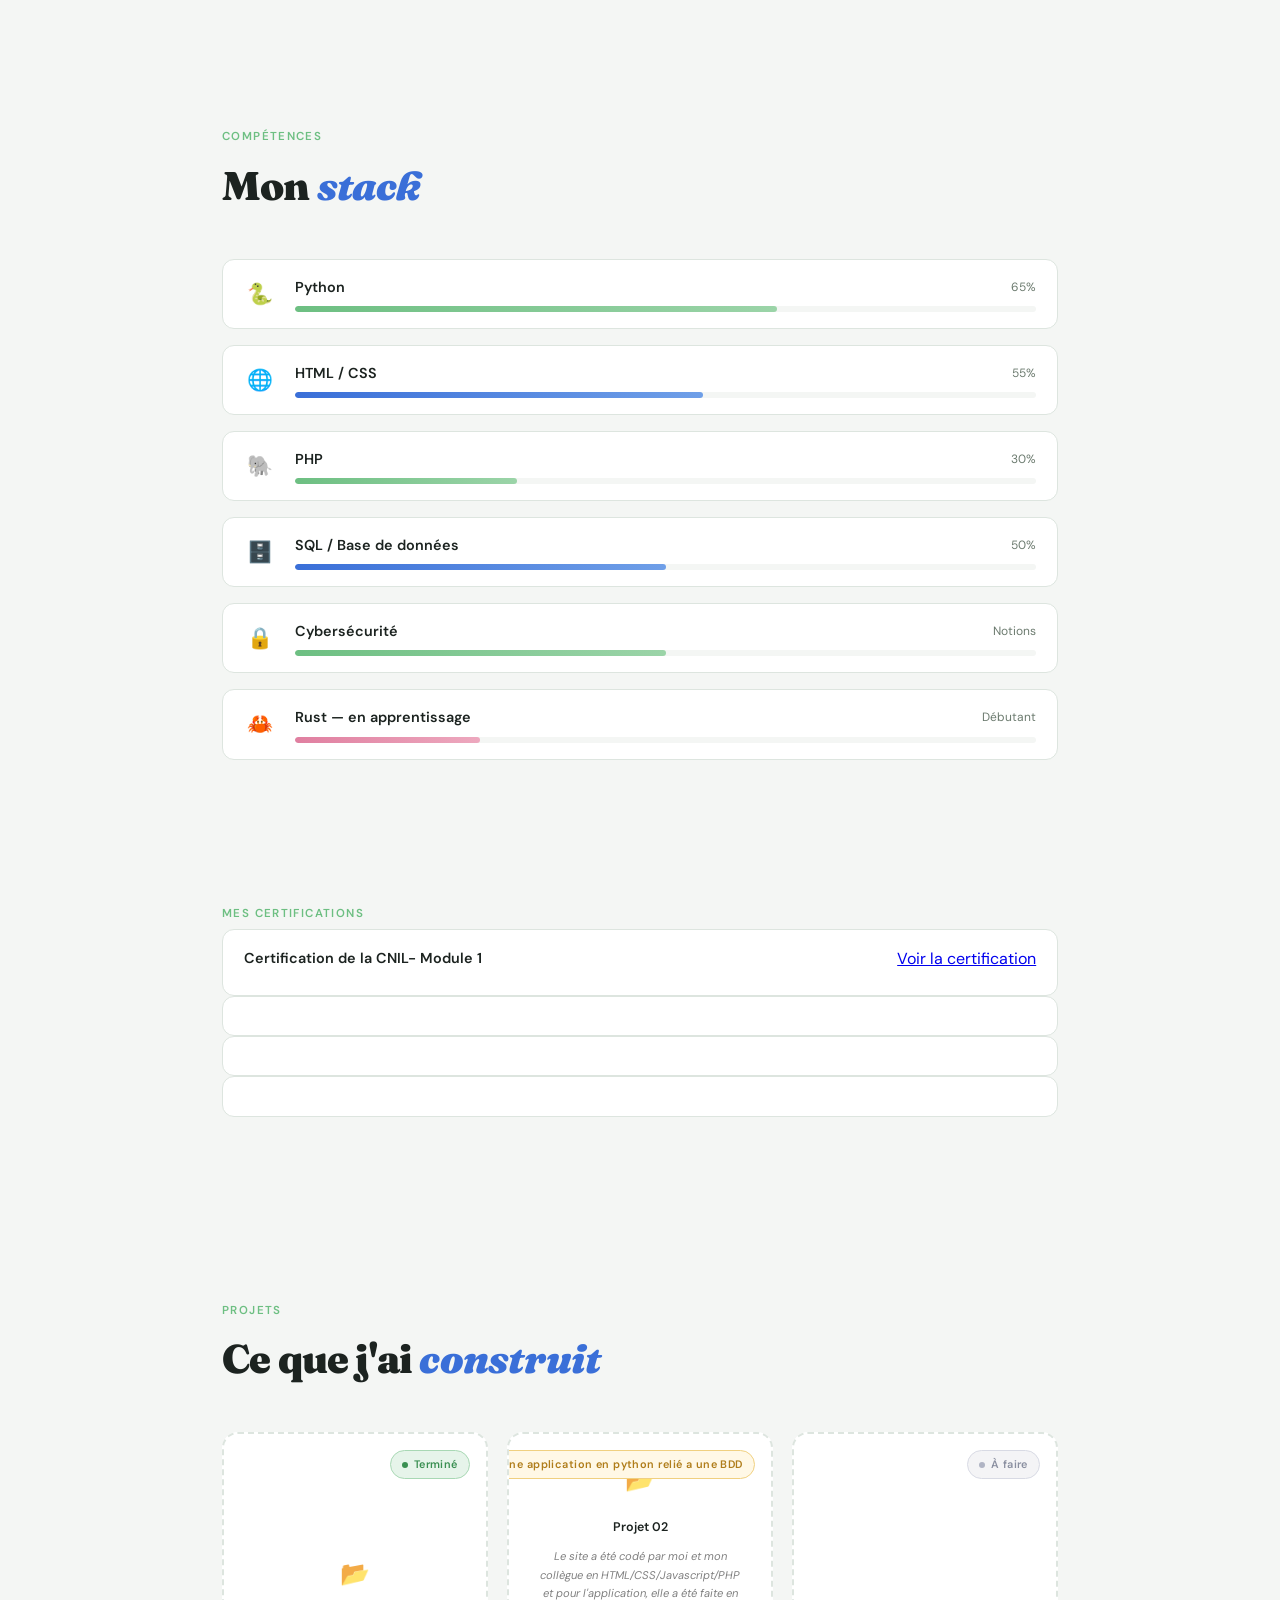
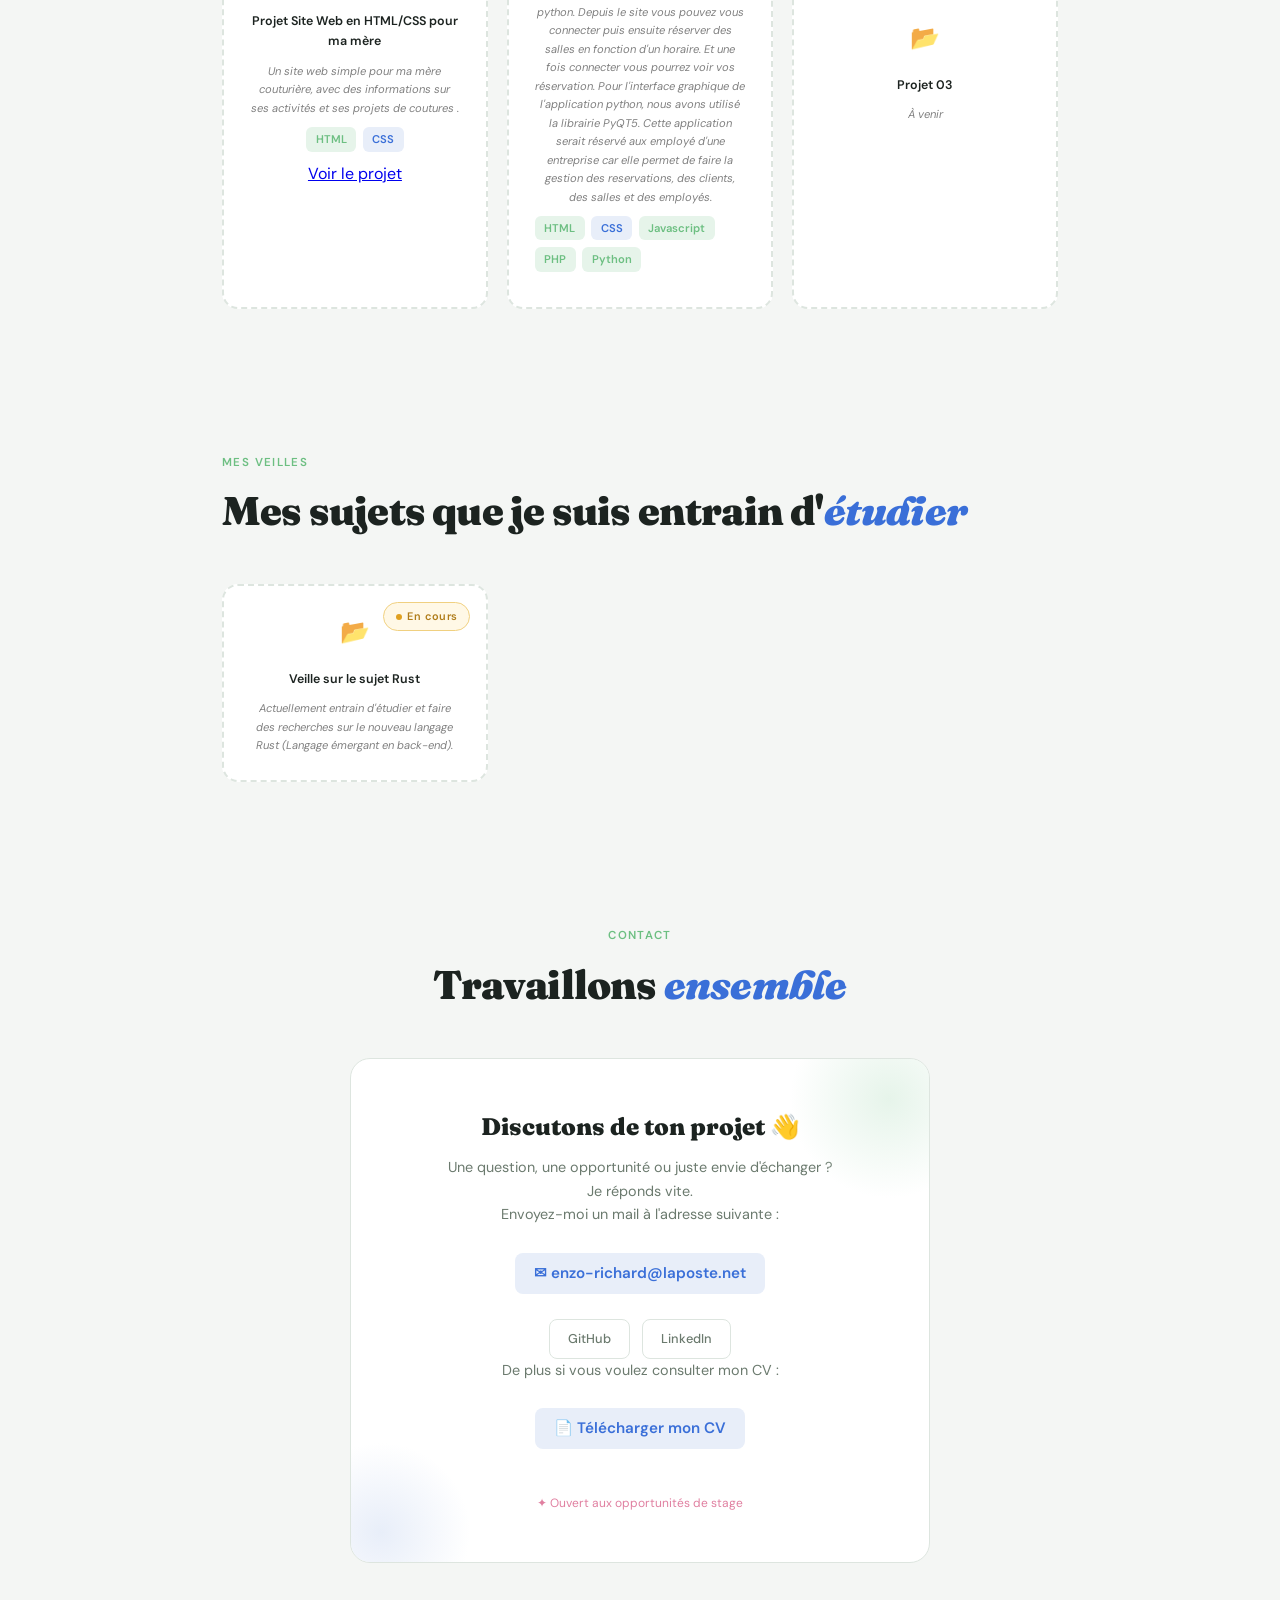
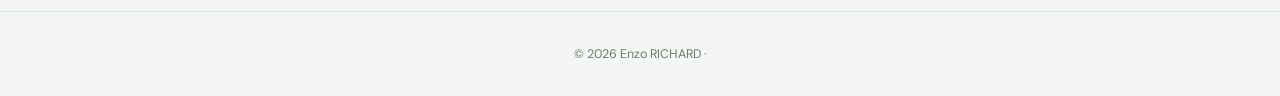
==== commit 0bebbf10: "Enhance project card with status and description Updated project card with detailed project descript" ====
--- a/index.html
+++ b/index.html
@@ -1038,10 +1038,21 @@
           <a href="https://fdmne.fr/" target="_blank" class="empty-link">Voir le projet</a>
         </div>
         <div class="project-card empty reveal reveal-d2">
-          <span class="status-badge todo">À faire</span>
+          <span class="status-badge wip">Projet scolaire : mise en place d'un site et d'une application en python relié a une BDD</span>
           <div class="proj-icon">📂</div>
           <span class="empty-label">Projet 02</span>
-          <span class="empty-sub">À venir</span>
+          <span class="empty-sub">Le site a été codé par moi et mon collègue en HTML/CSS/Javascript/PHP et pour l'application, elle a été faite en python.
+          Depuis le site vous pouvez vous connecter puis ensuite réserver des salles en fonction d'un horaire. Et une fois connecter vous pourrez voir vos réservation.
+          Pour l'interface graphique de l'application python, nous avons utilisé la librairie PyQT5. Cette application serait réservé aux employé d'une entreprise
+          car elle permet de faire la gestion des reservations, des clients, des salles et des employés.</span>
+          <div class="proj-tags">
+            <span class="proj-tag">HTML</span>
+            <span class="proj-tag b">CSS</span>
+            <span class="proj-tag c">Javascript</span>
+            <span class="proj-tag d">PHP</span>
+            <span class="proj-tag e">Python</span>
+          </div>
+          <a href="#" target="_blank" class="empty-link"></a>
         </div>
         <div class="project-card empty reveal reveal-d3">
           <span class="status-badge todo">À faire</span>
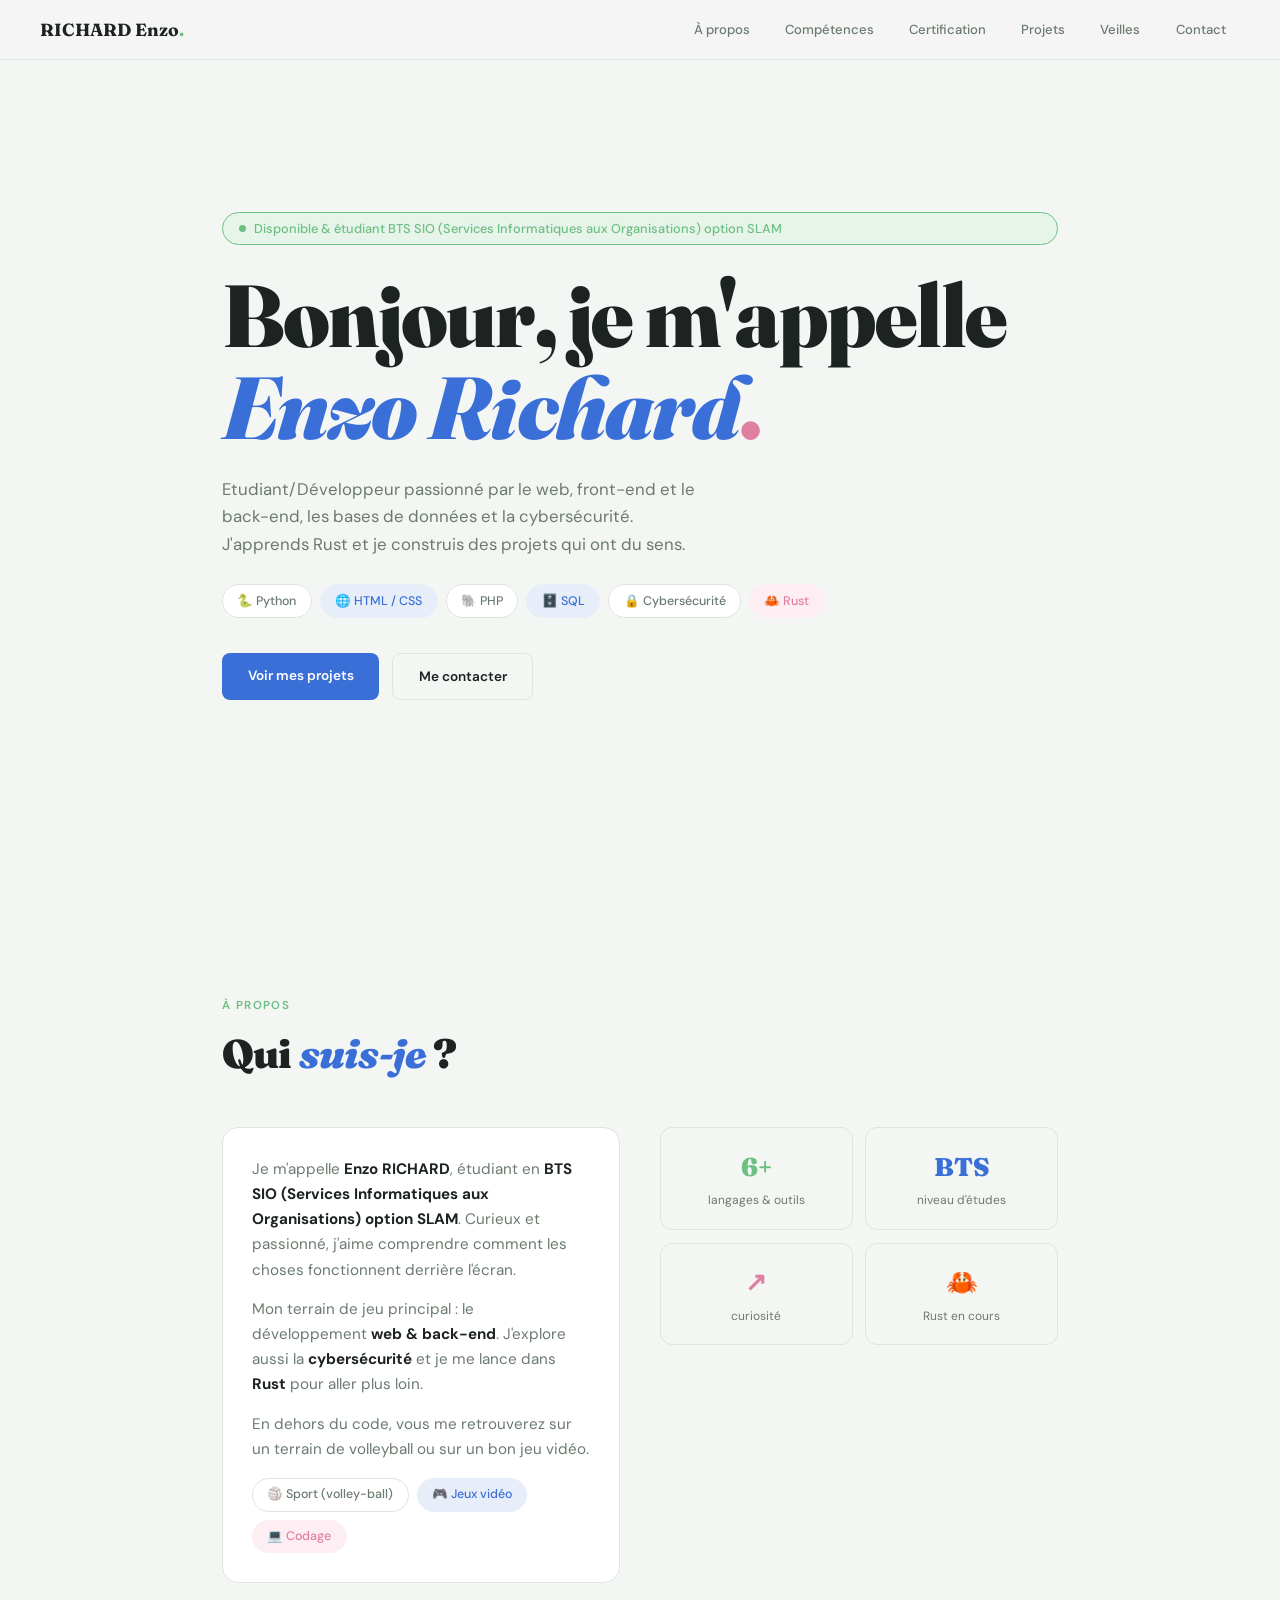
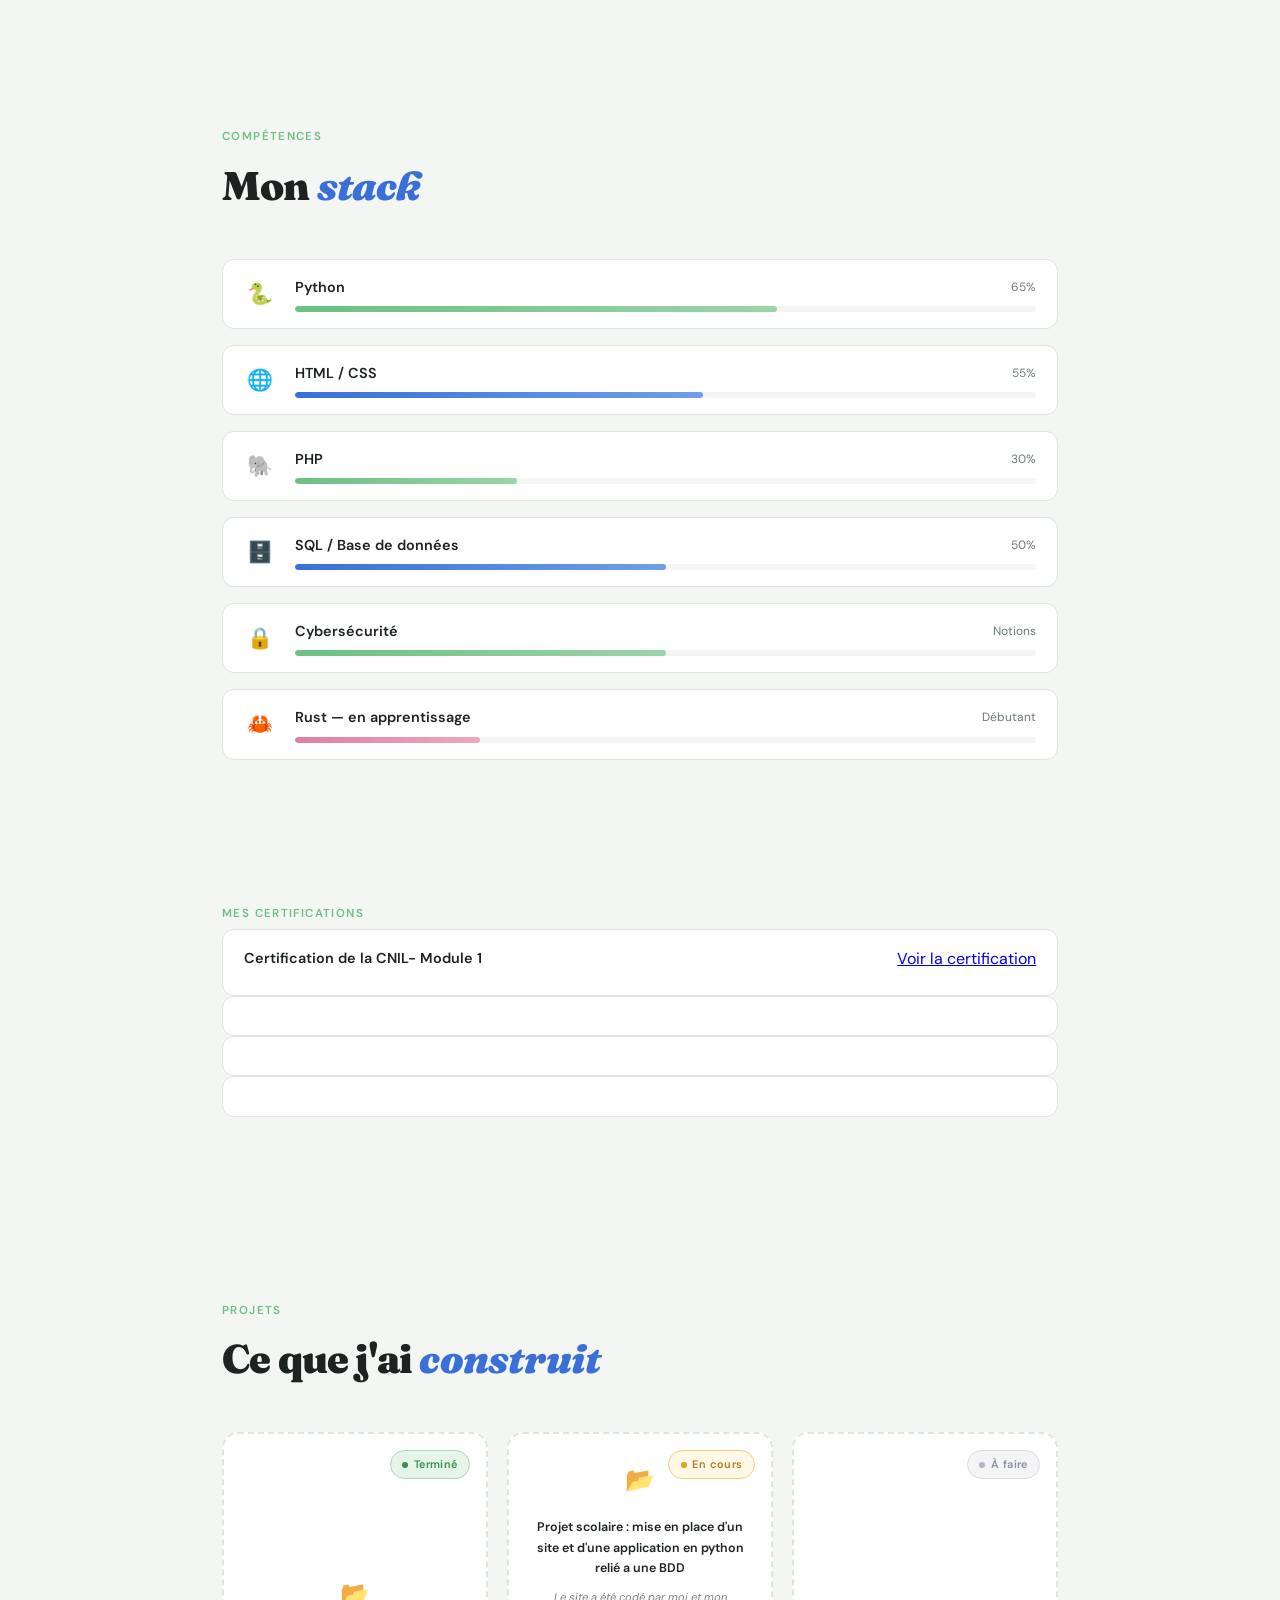
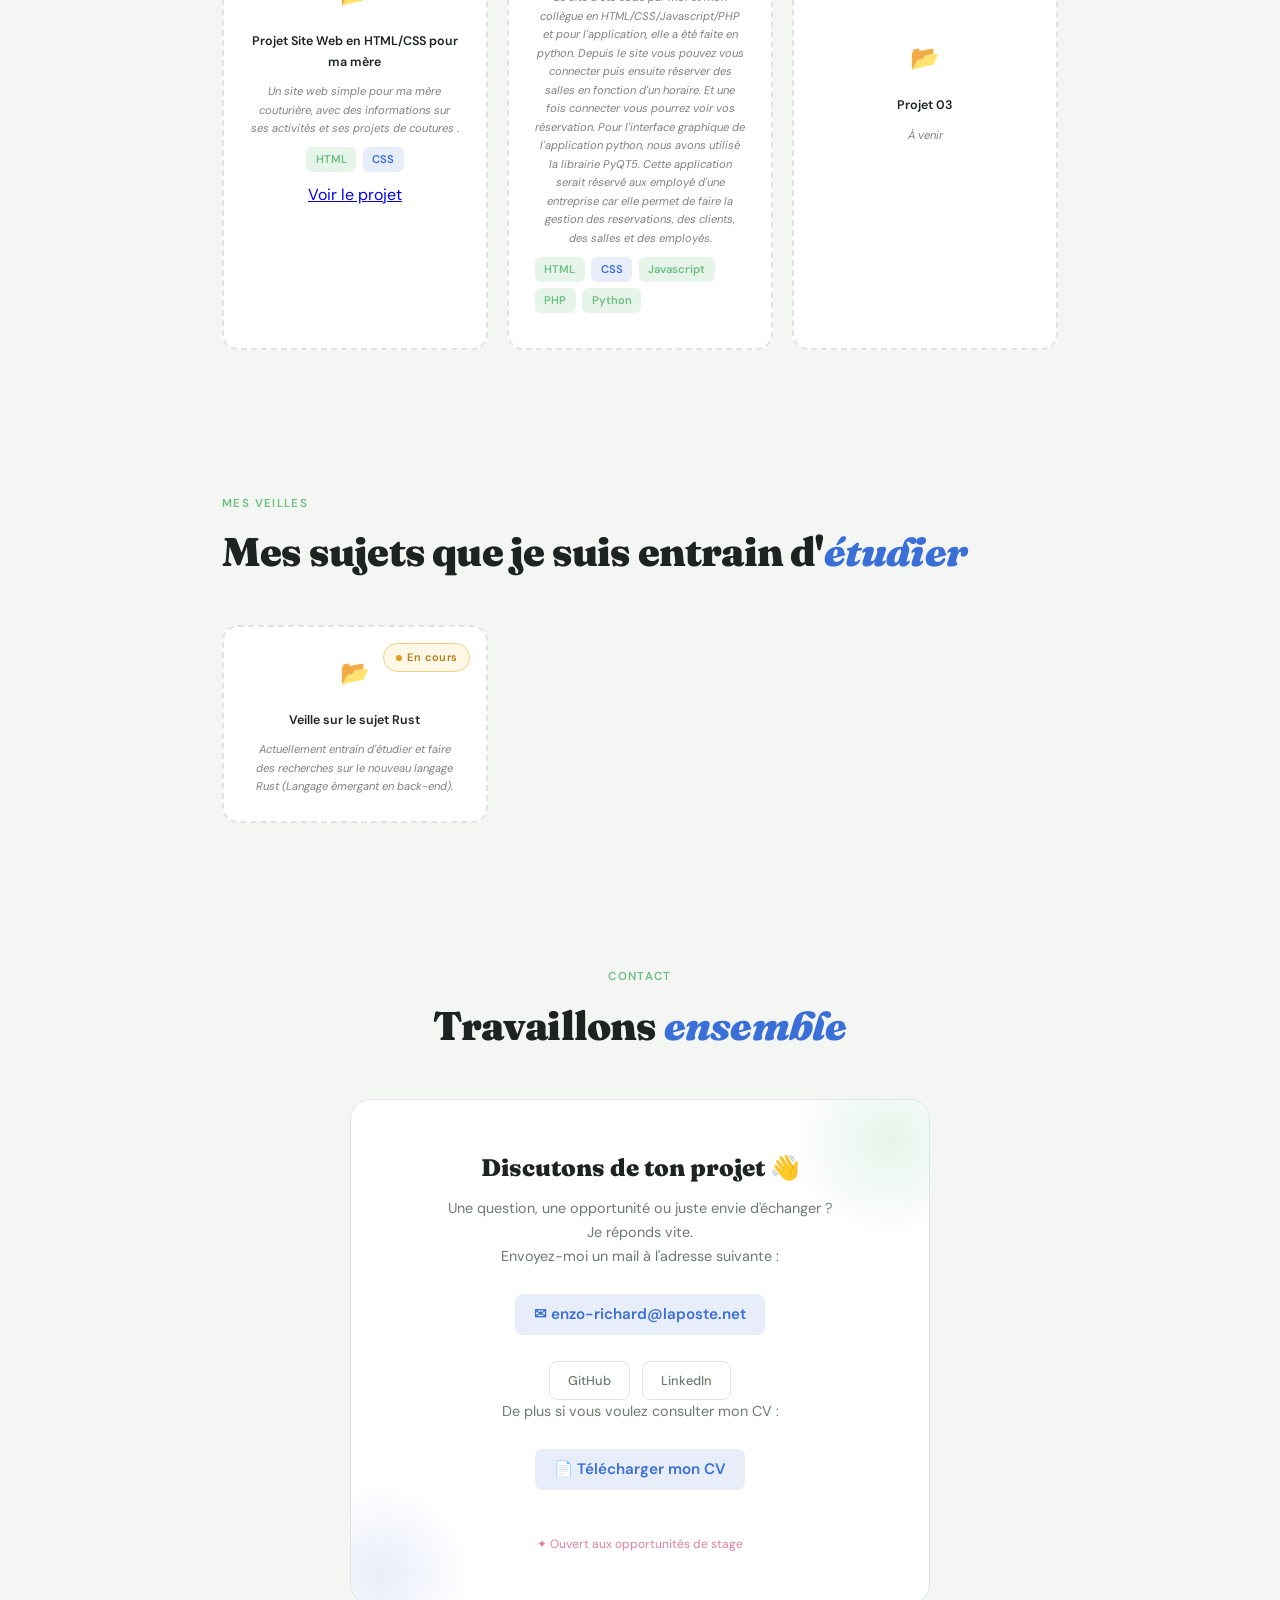
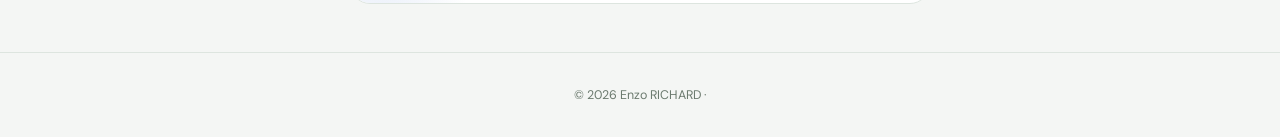
==== commit 4a3d31e1: "Update project status and labels in index.html" ====
--- a/index.html
+++ b/index.html
@@ -1038,9 +1038,9 @@
           <a href="https://fdmne.fr/" target="_blank" class="empty-link">Voir le projet</a>
         </div>
         <div class="project-card empty reveal reveal-d2">
-          <span class="status-badge wip">Projet scolaire : mise en place d'un site et d'une application en python relié a une BDD</span>
+          <span class="status-badge wip">En cours</span>
           <div class="proj-icon">📂</div>
-          <span class="empty-label">Projet 02</span>
+          <span class="empty-label">Projet scolaire : mise en place d'un site et d'une application en python relié a une BDD</span>
           <span class="empty-sub">Le site a été codé par moi et mon collègue en HTML/CSS/Javascript/PHP et pour l'application, elle a été faite en python.
           Depuis le site vous pouvez vous connecter puis ensuite réserver des salles en fonction d'un horaire. Et une fois connecter vous pourrez voir vos réservation.
           Pour l'interface graphique de l'application python, nous avons utilisé la librairie PyQT5. Cette application serait réservé aux employé d'une entreprise
@@ -1048,9 +1048,9 @@
           <div class="proj-tags">
             <span class="proj-tag">HTML</span>
             <span class="proj-tag b">CSS</span>
-            <span class="proj-tag c">Javascript</span>
-            <span class="proj-tag d">PHP</span>
-            <span class="proj-tag e">Python</span>
+            <span class="proj-tag g">Javascript</span>
+            <span class="proj-tag ">PHP</span>
+            <span class="proj-tag "b>Python</span>
           </div>
           <a href="#" target="_blank" class="empty-link"></a>
         </div>
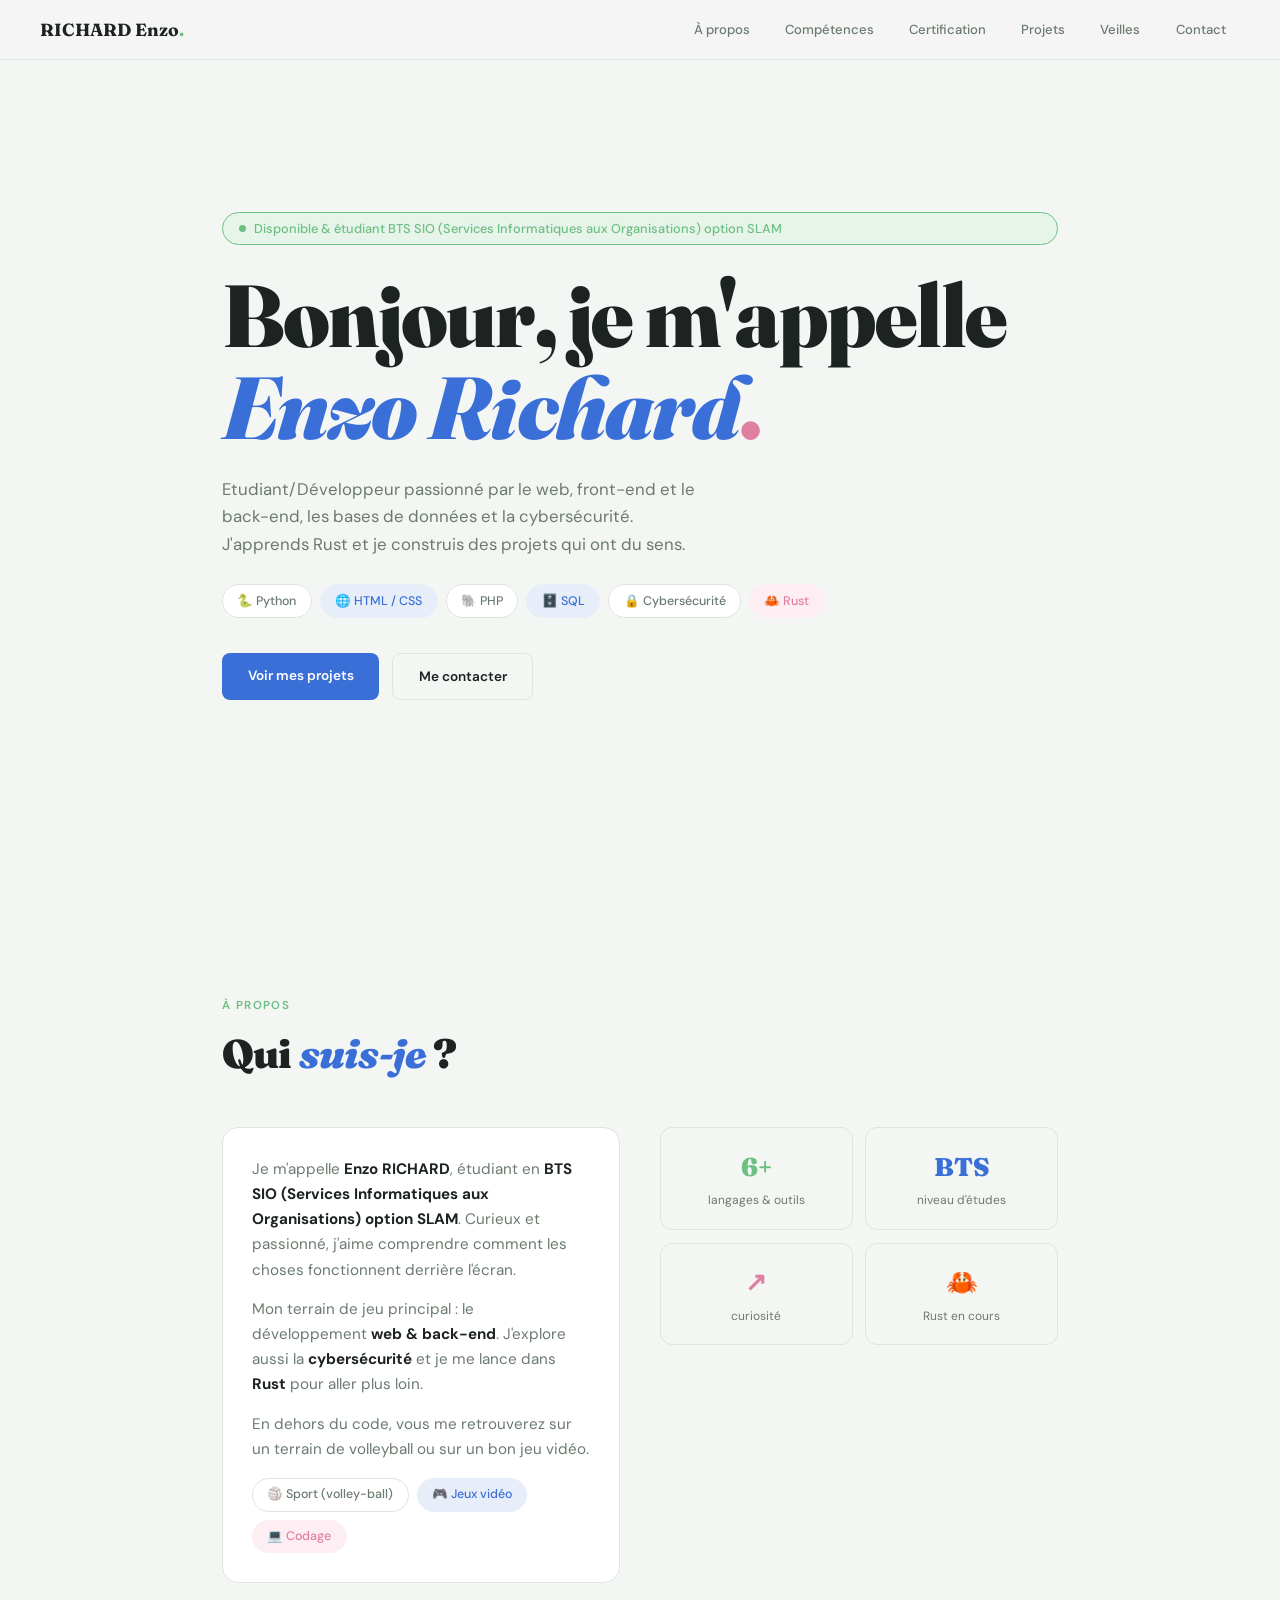
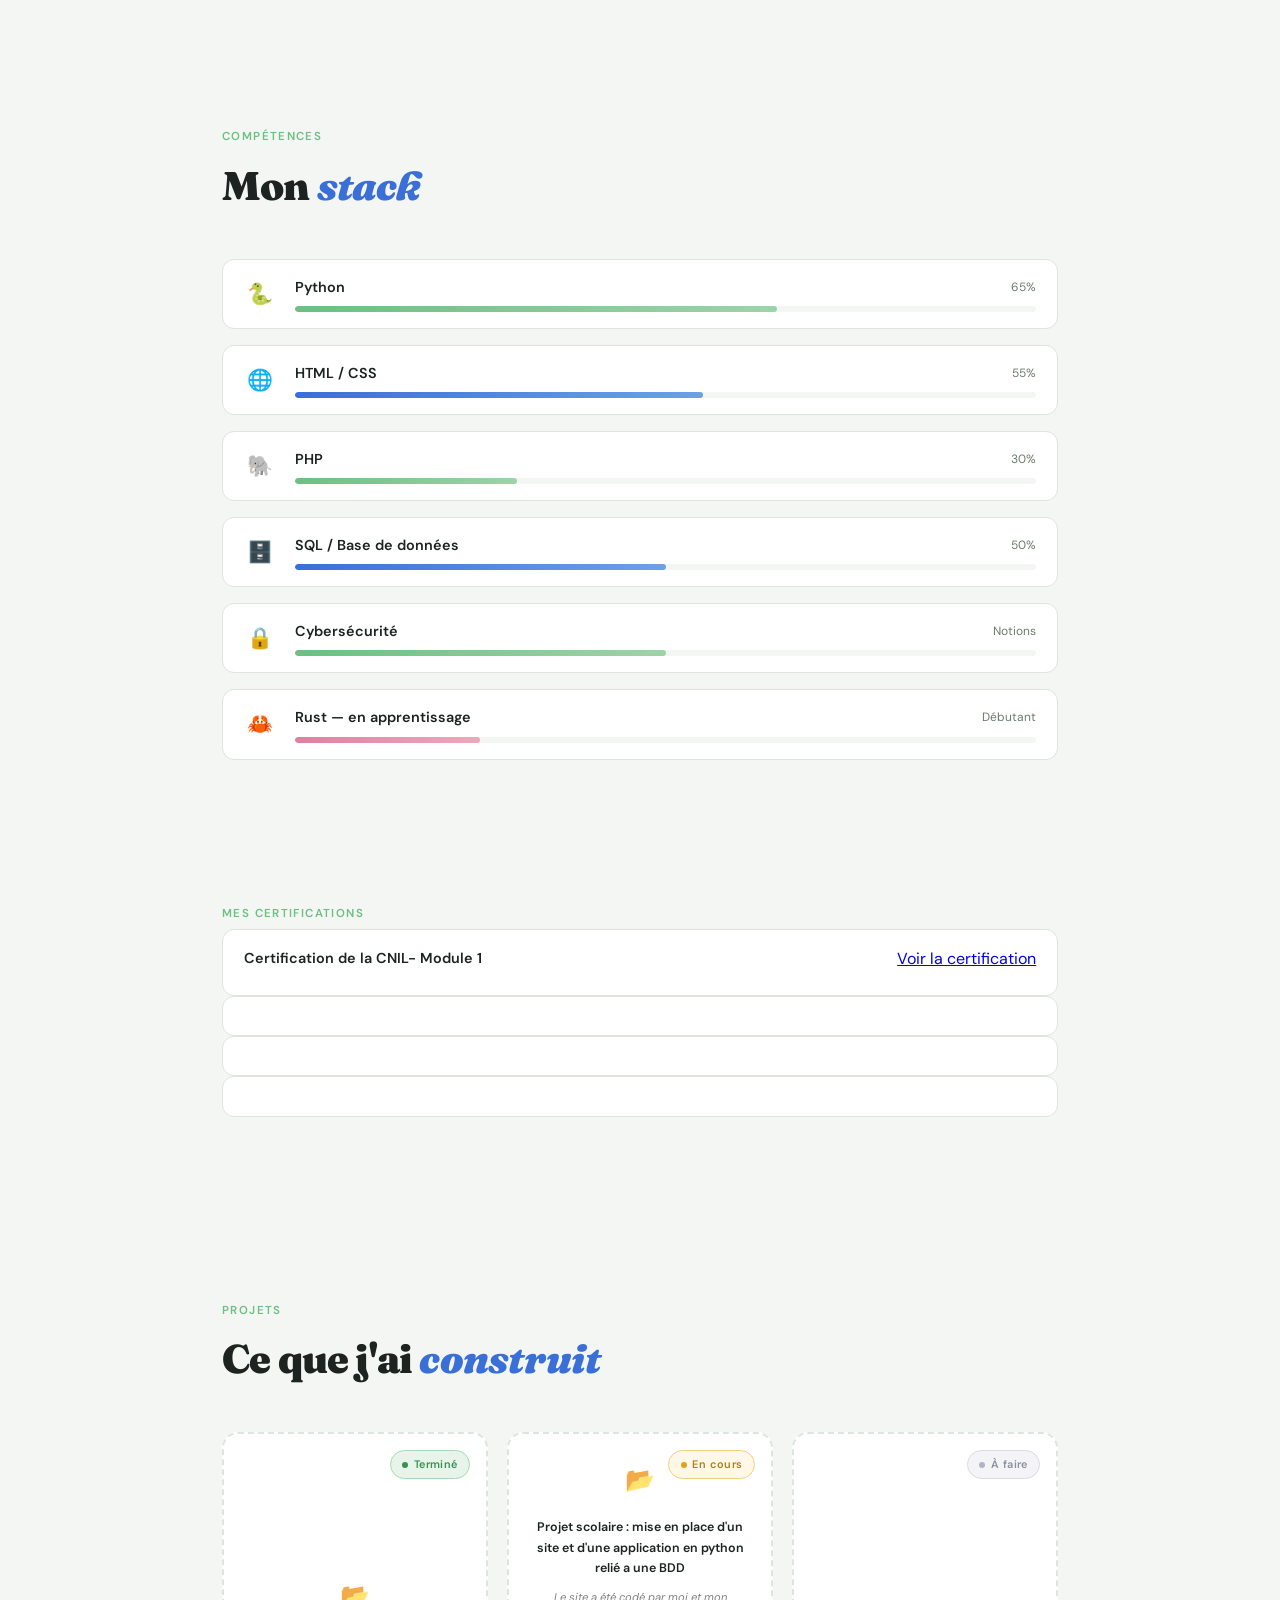
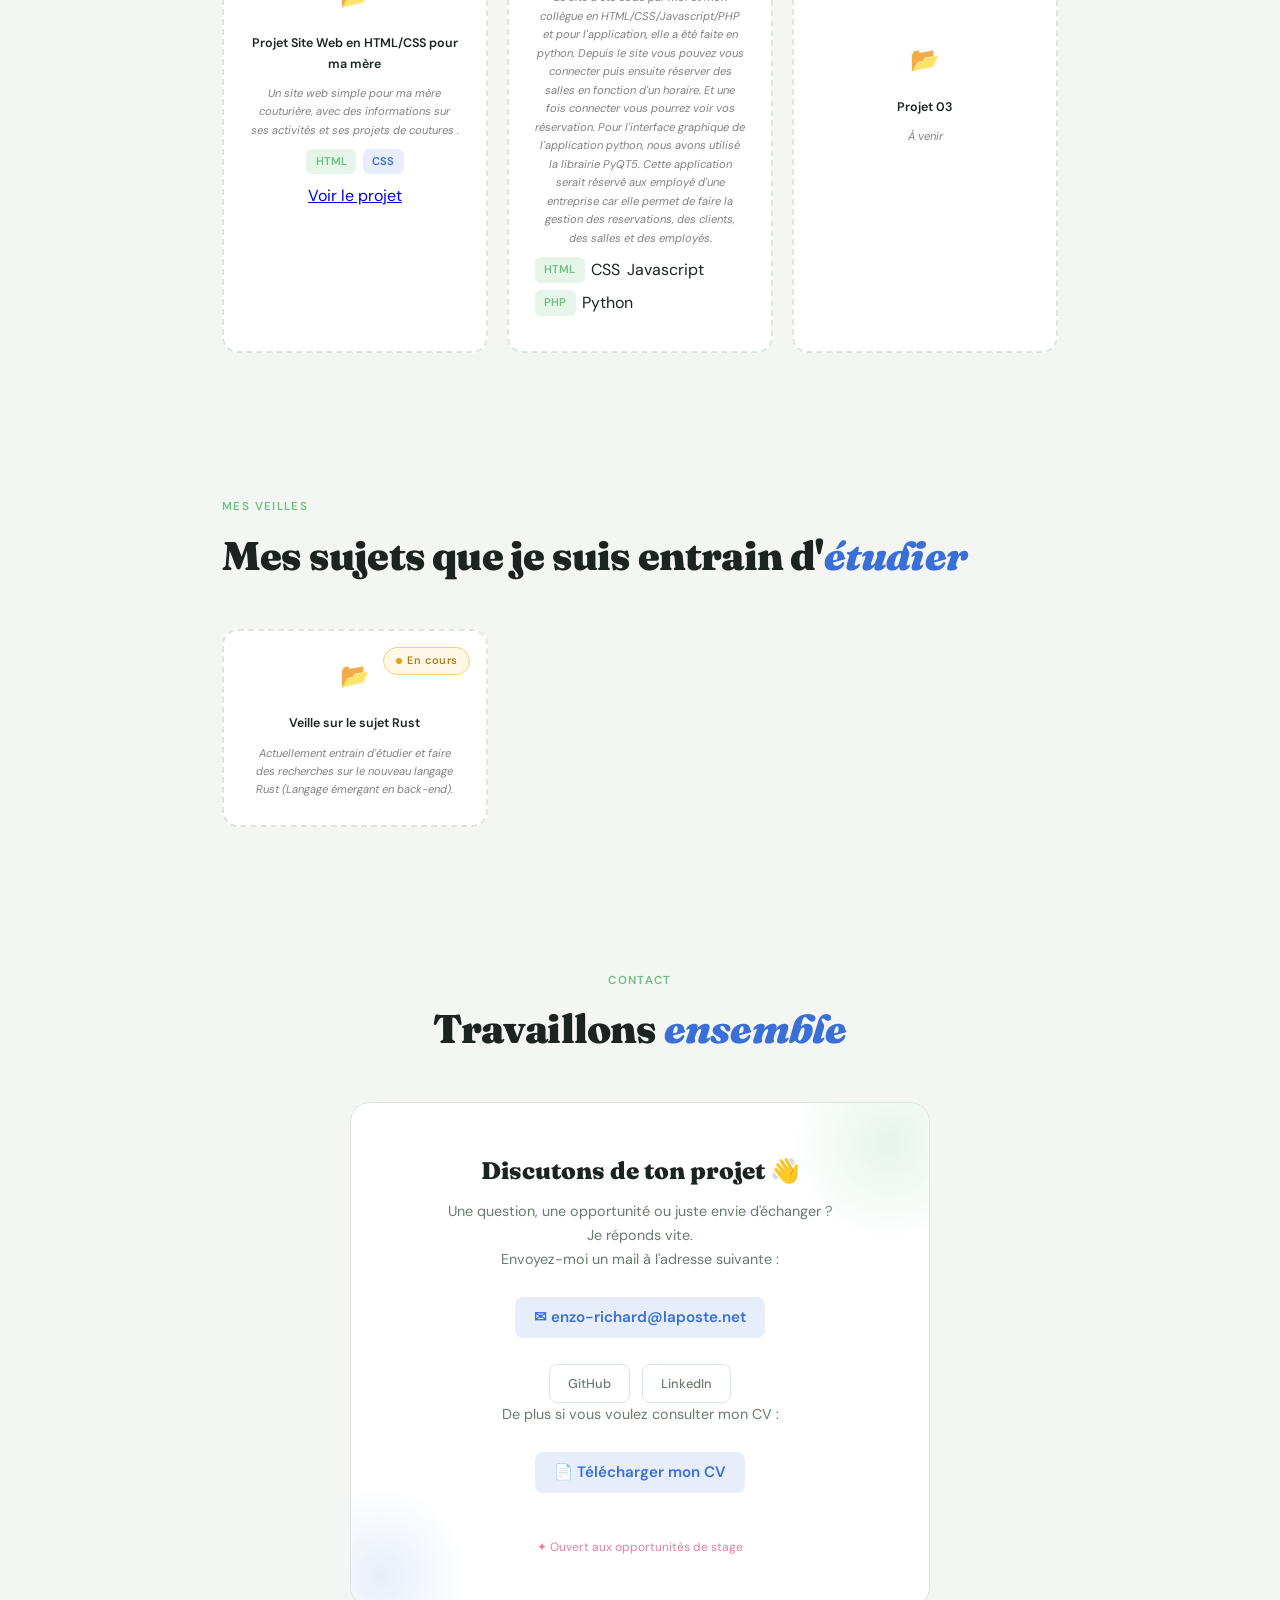
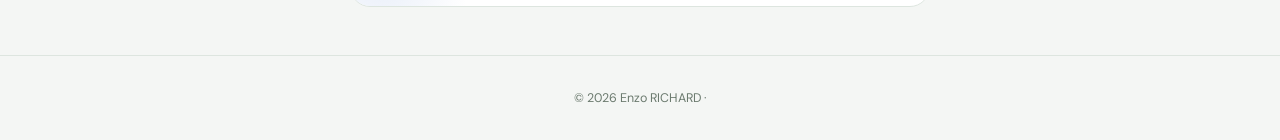
==== commit 77776f9b: "Update project tags styling and classes" ====
--- a/index.html
+++ b/index.html
@@ -632,6 +632,11 @@
       color: var(--blue);
     }
 
+    .proj-tag.c {
+      background: var(--pink-lt);
+      color: var(--pink);
+    }
+
     .empty-label {
       font-size: 0.78rem;
       font-weight: 600;
@@ -1047,10 +1052,10 @@
           car elle permet de faire la gestion des reservations, des clients, des salles et des employés.</span>
           <div class="proj-tags">
             <span class="proj-tag">HTML</span>
-            <span class="proj-tag b">CSS</span>
-            <span class="proj-tag g">Javascript</span>
+            <span class="proj-tag.b">CSS</span>
+            <span class="proj-tag.c">Javascript</span>
             <span class="proj-tag ">PHP</span>
-            <span class="proj-tag "b>Python</span>
+            <span class="proj-tag.b">Python</span>
           </div>
           <a href="#" target="_blank" class="empty-link"></a>
         </div>
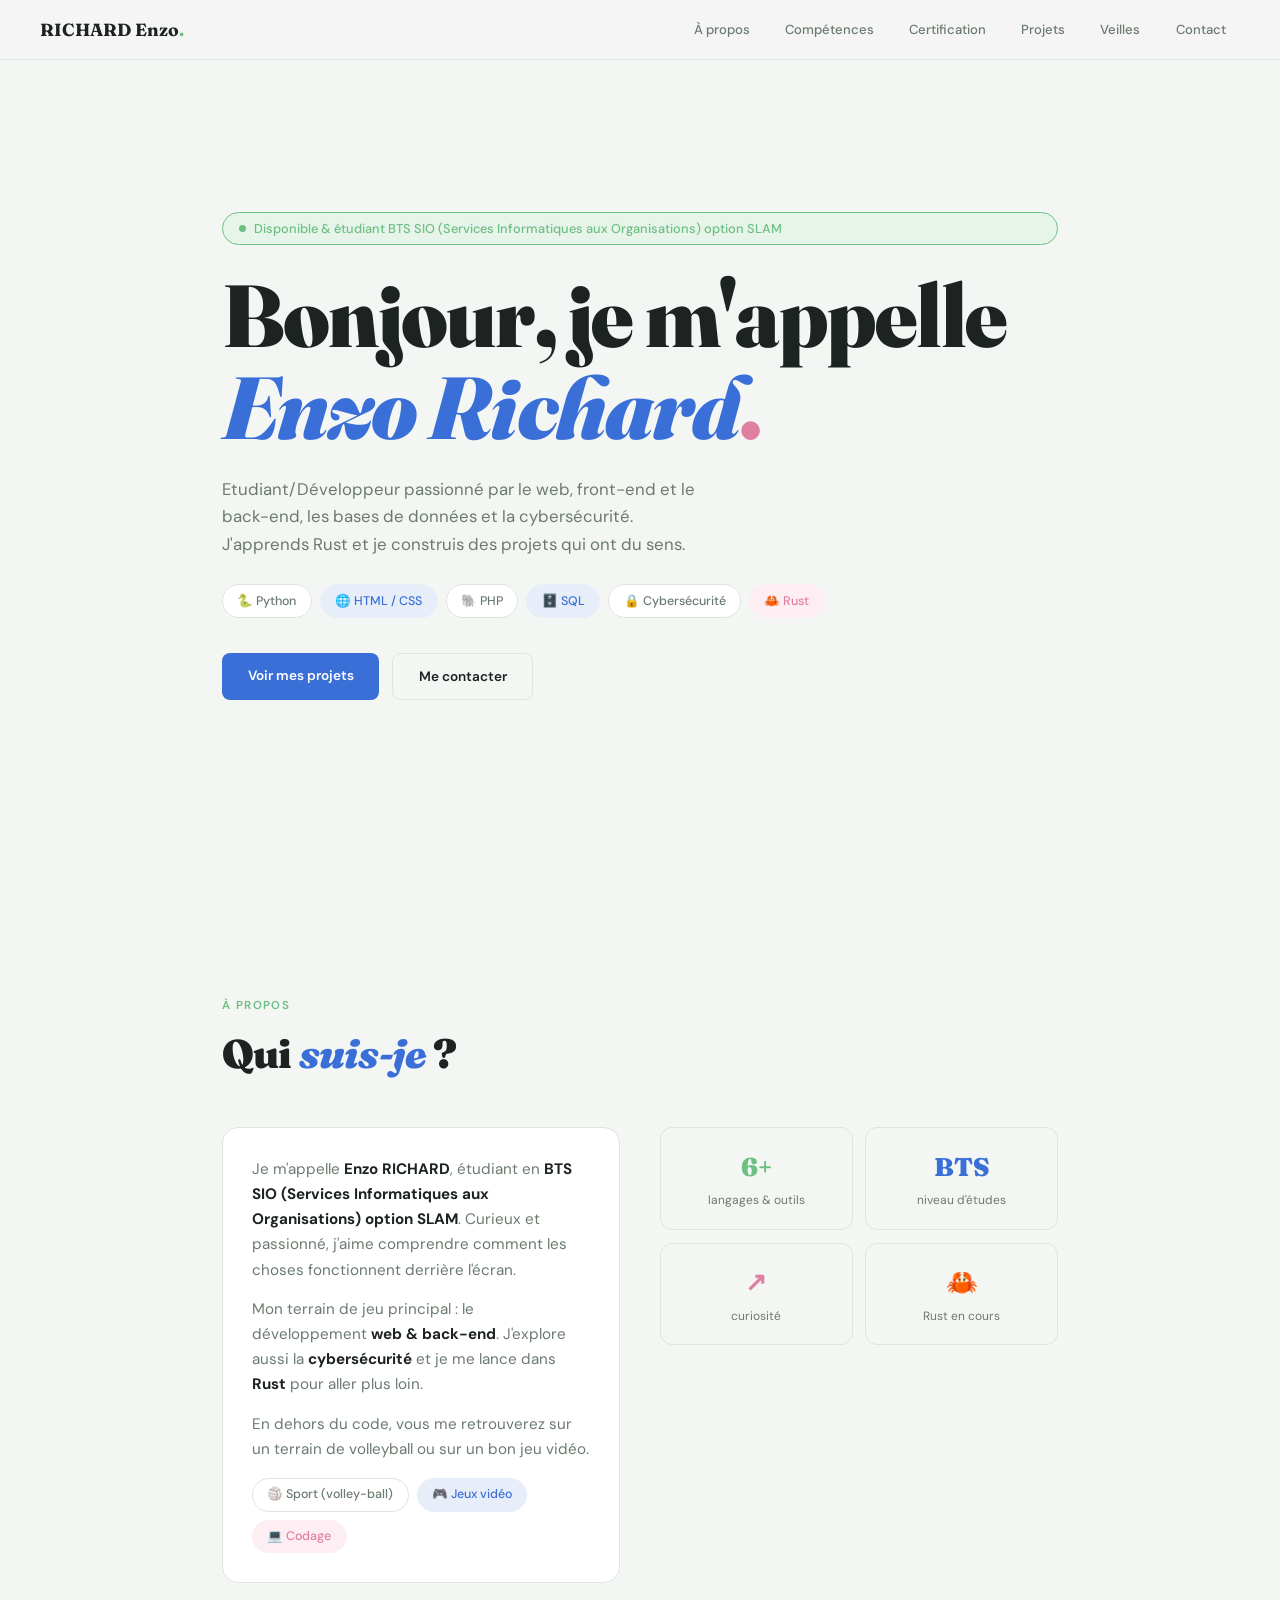
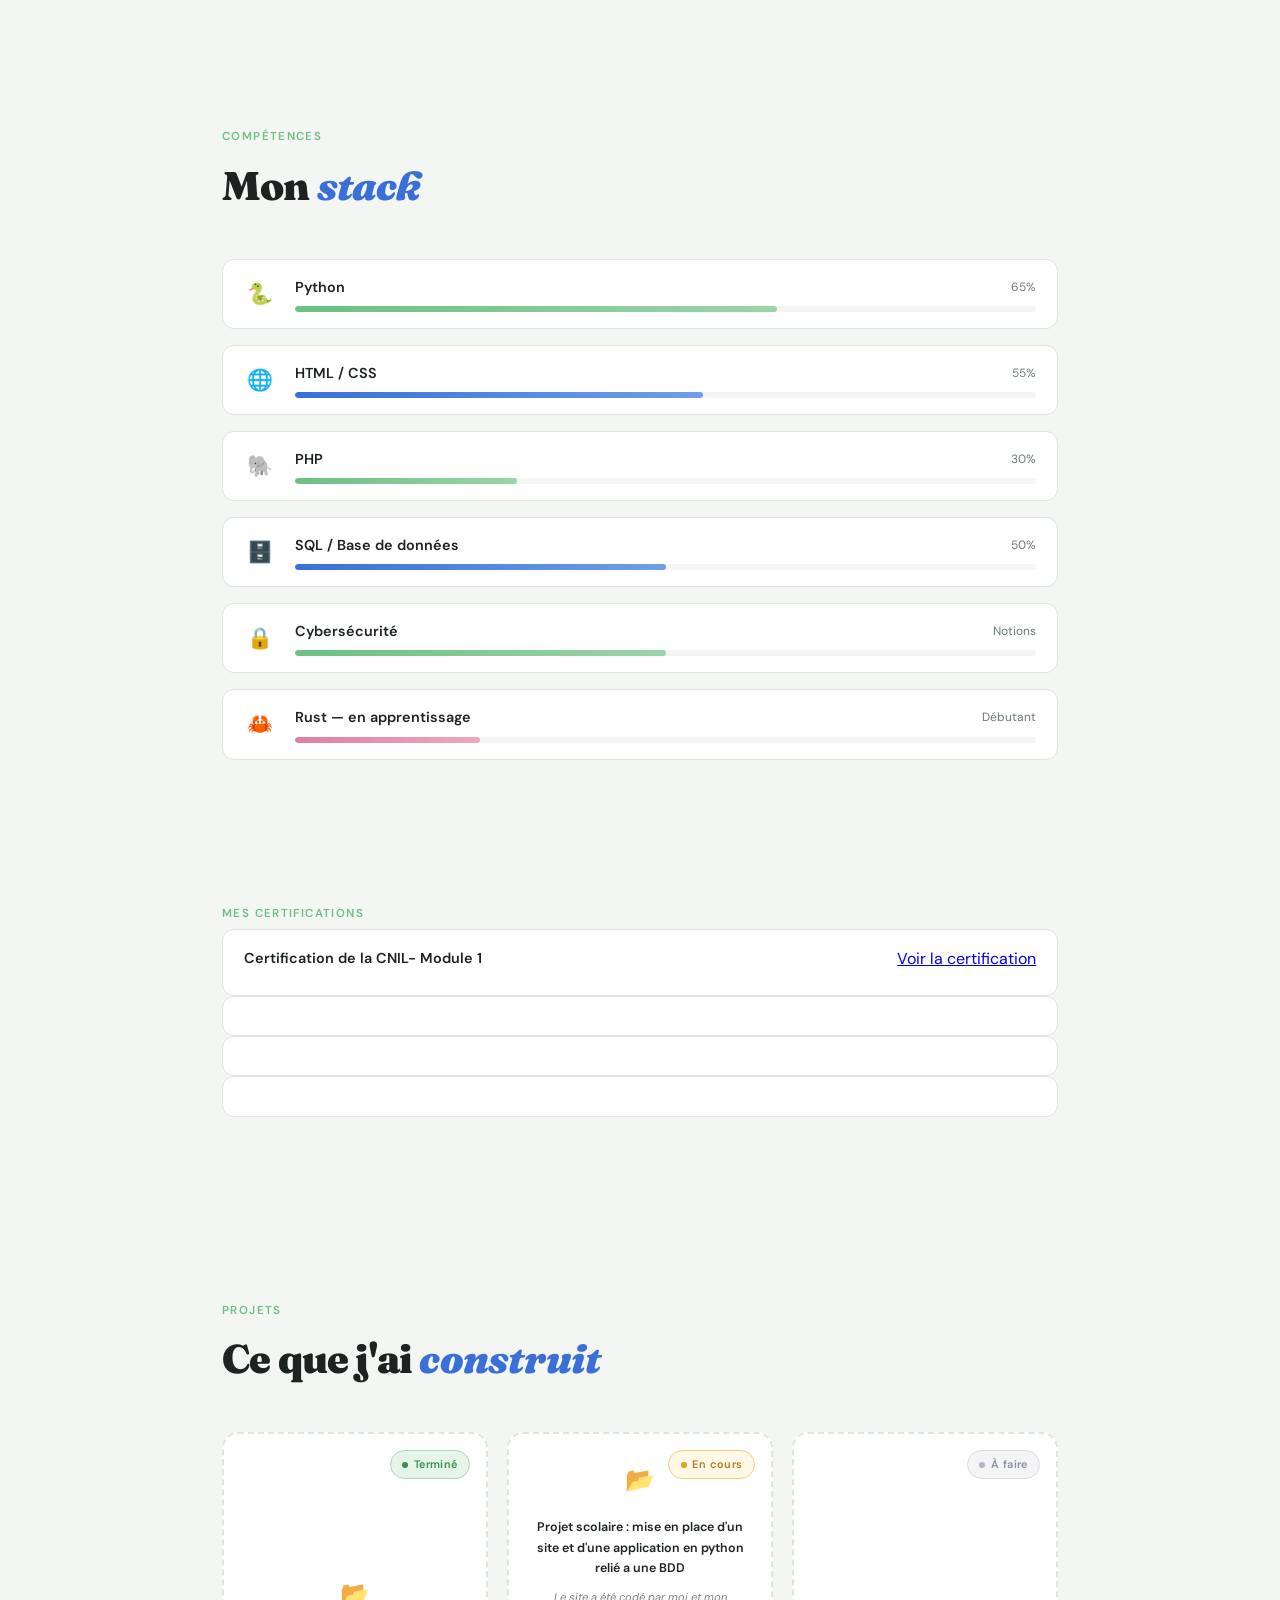
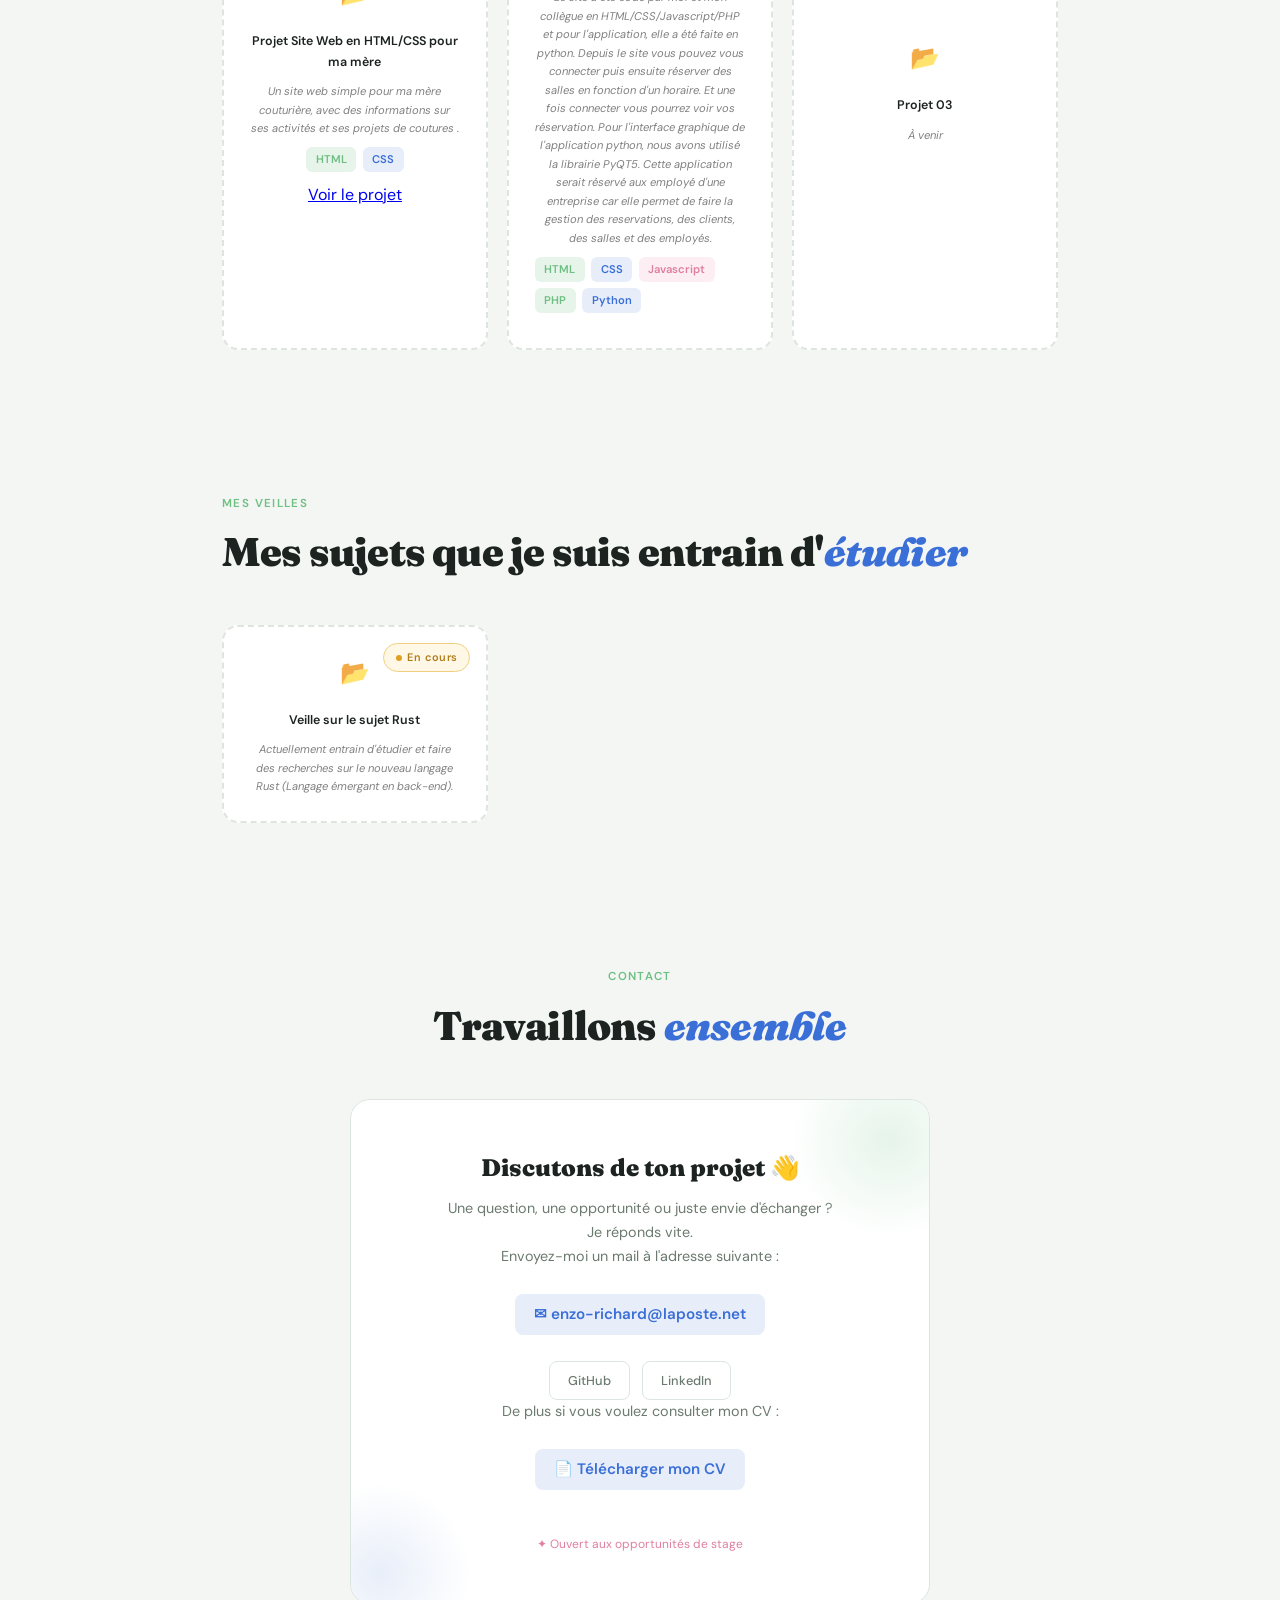
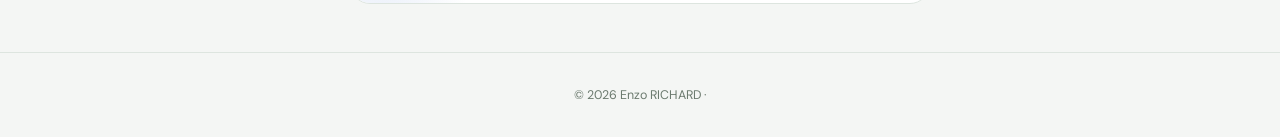
==== commit dbf6fc0d: "Fix class attribute formatting for project tags" ====
--- a/index.html
+++ b/index.html
@@ -1052,10 +1052,10 @@
           car elle permet de faire la gestion des reservations, des clients, des salles et des employés.</span>
           <div class="proj-tags">
             <span class="proj-tag">HTML</span>
-            <span class="proj-tag.b">CSS</span>
-            <span class="proj-tag.c">Javascript</span>
+            <span class="proj-tag b">CSS</span>
+            <span class="proj-tag c">Javascript</span>
             <span class="proj-tag ">PHP</span>
-            <span class="proj-tag.b">Python</span>
+            <span class="proj-tag b">Python</span>
           </div>
           <a href="#" target="_blank" class="empty-link"></a>
         </div>
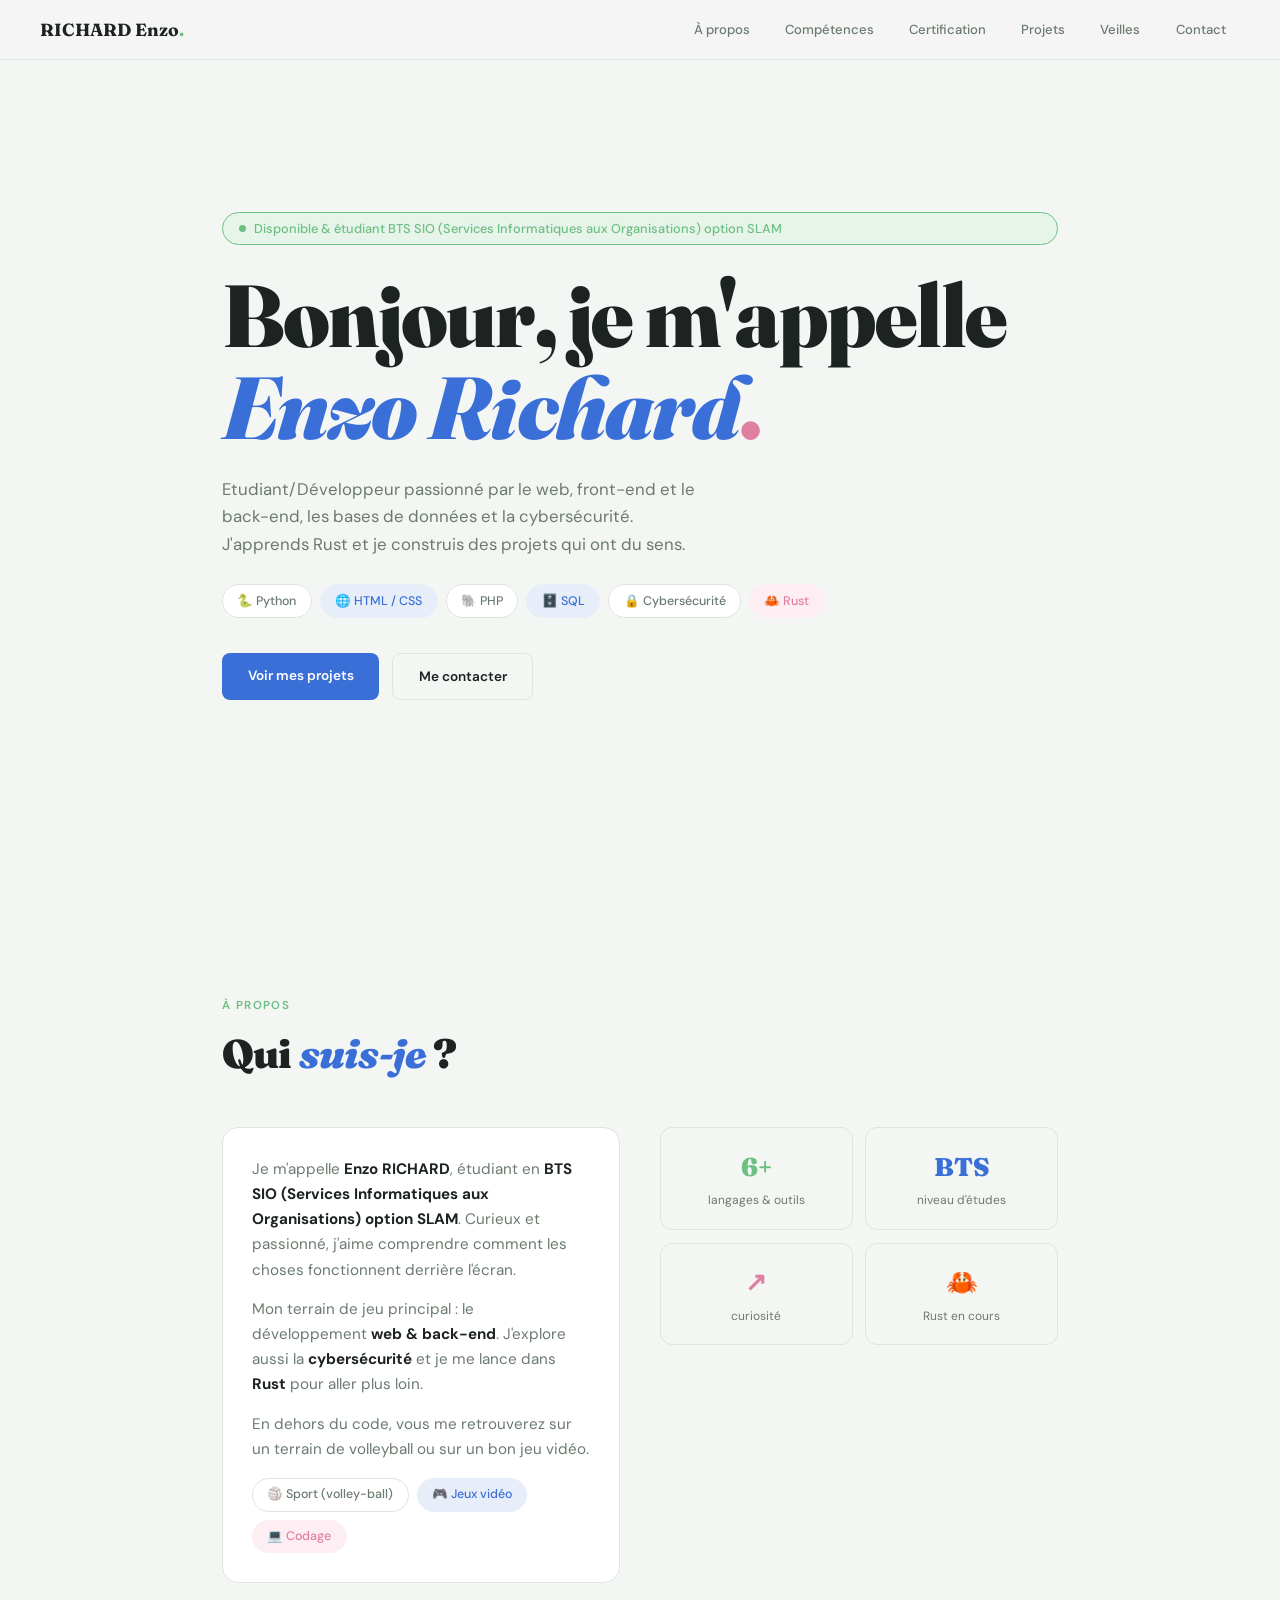
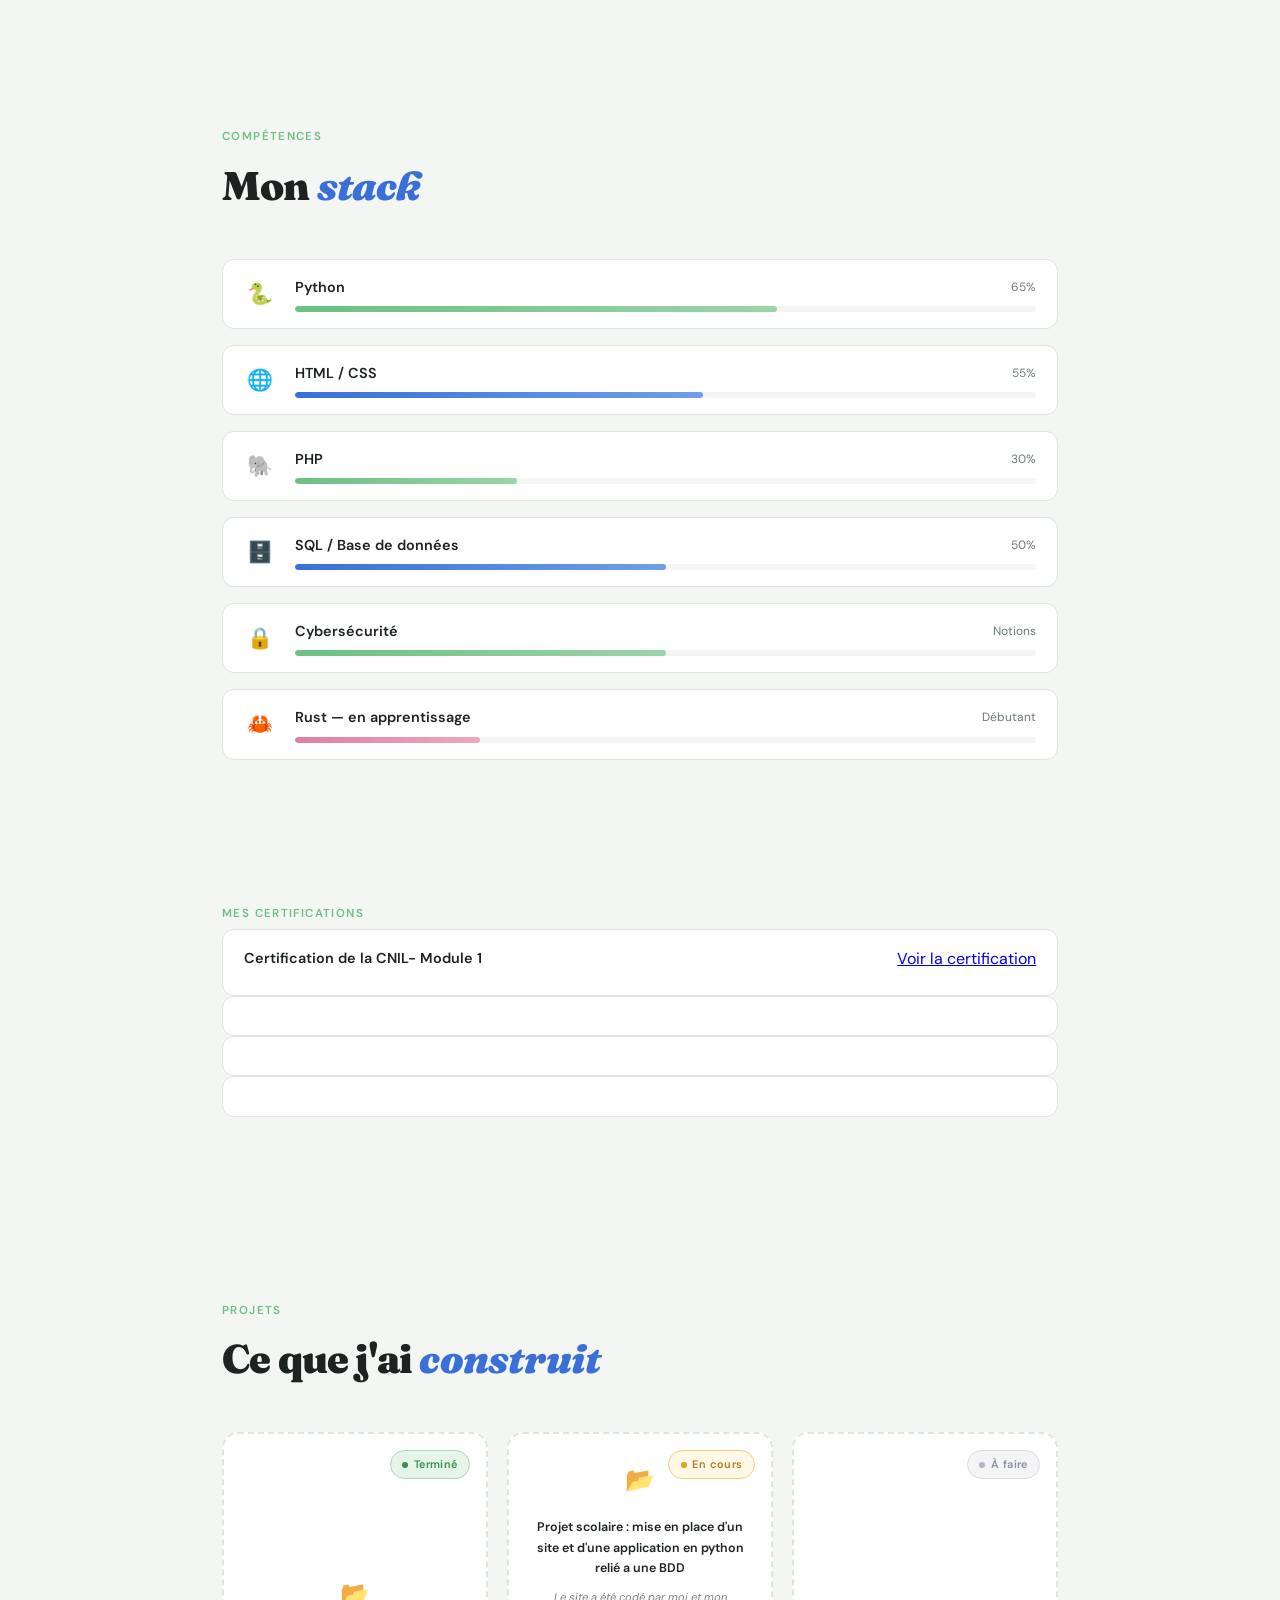
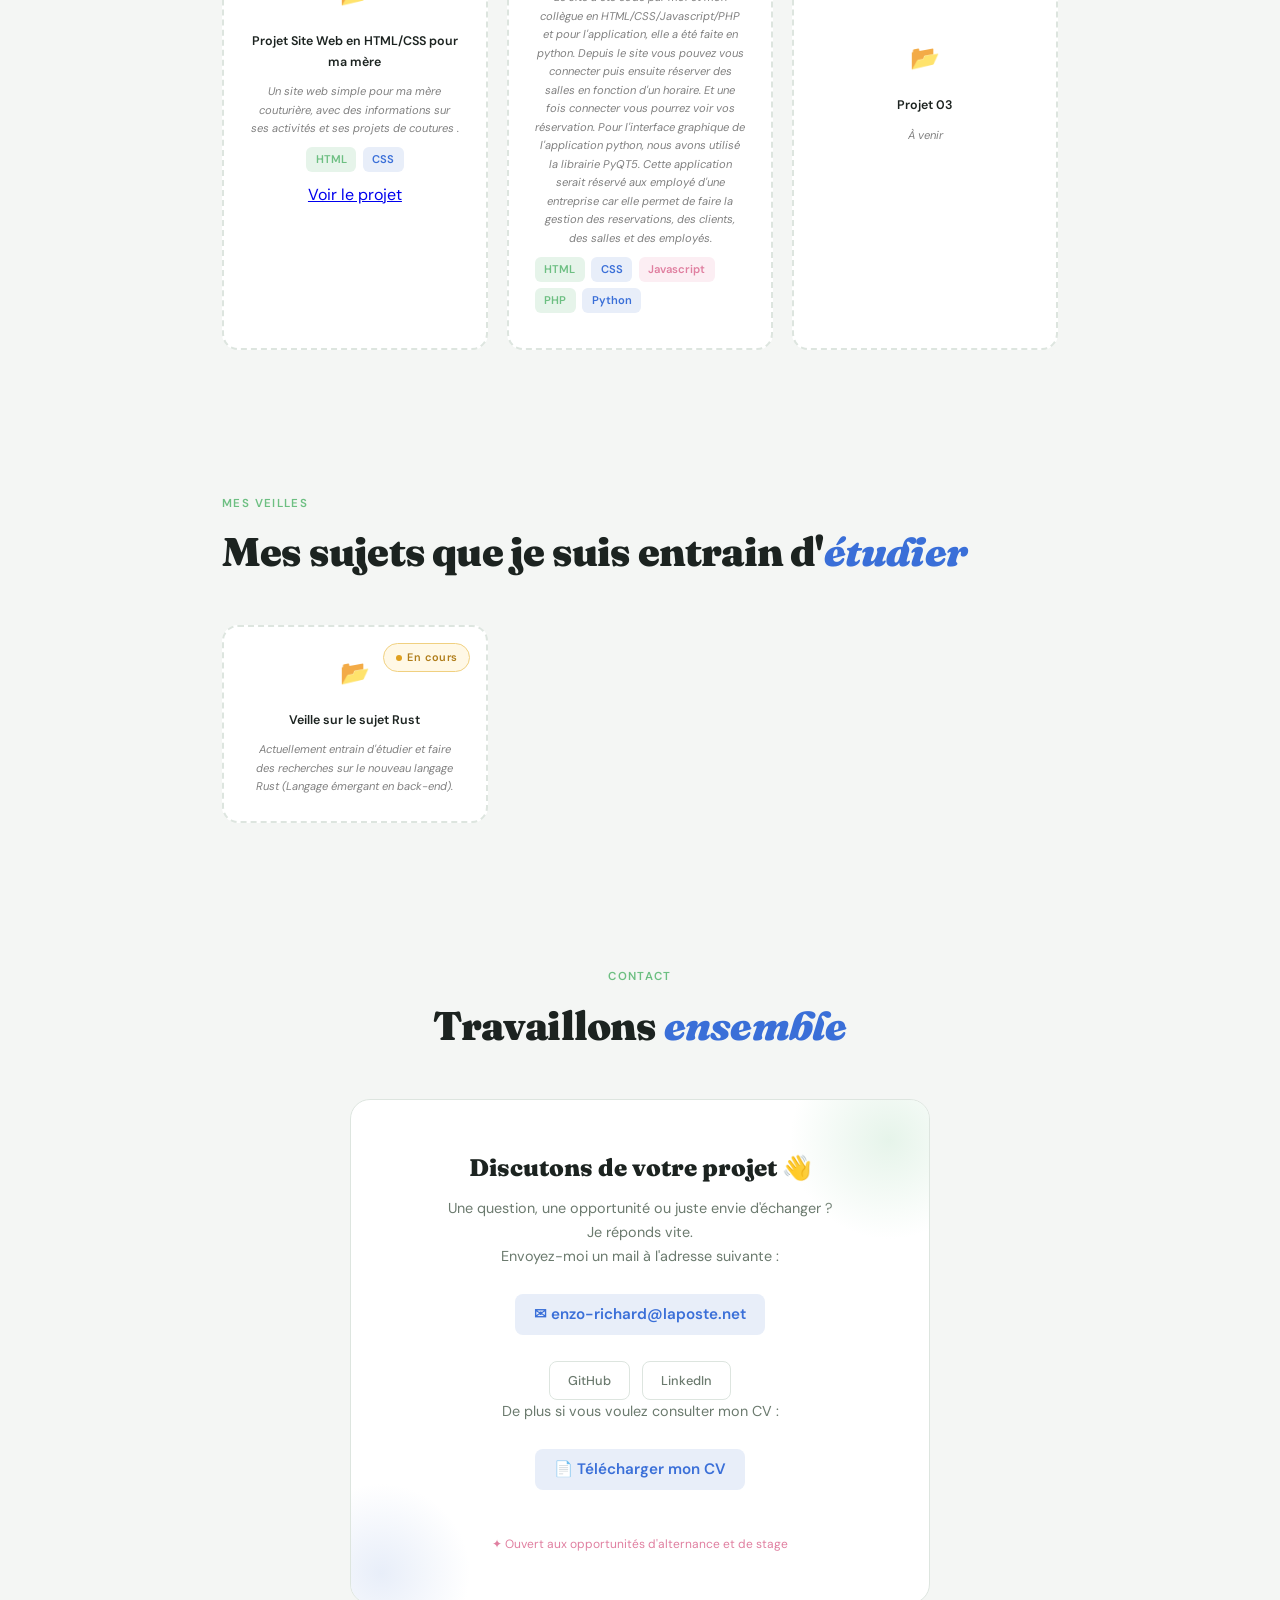
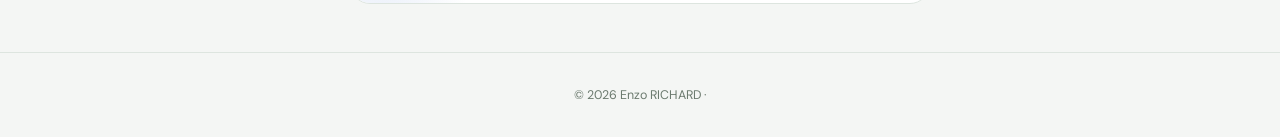
==== commit 98d6448a: "Update index.html" ====
--- a/index.html
+++ b/index.html
@@ -1091,7 +1091,7 @@
         <h2>Travaillons <span>ensemble</span></h2>
       </div>
       <div class="contact-box reveal">
-        <h3>Discutons de ton projet 👋</h3>
+        <h3>Discutons de votre projet 👋</h3>
         <p>Une question, une opportunité ou juste envie d'échanger ?<br />Je réponds vite.<br />Envoyez-moi un mail à
           l'adresse suivante :</p>
         <a href="mailto:enzo-richard@laposte.net" class="contact-email">✉ enzo-richard@laposte.net</a>
@@ -1103,7 +1103,7 @@
         <p>De plus si vous voulez consulter mon CV :</p>
         <a href="https://drive.google.com/file/d/1WYWyvcr9VuKCkOCHbeUw_OYxdqmMjYfC/view?usp=sharing" target="_blank"
           class="contact-email">📄 Télécharger mon CV</a>
-        <span class="pink-accent">✦ Ouvert aux opportunités de stage</span>
+        <span class="pink-accent">✦ Ouvert aux opportunités d'alternance et de stage</span>
       </div>
     </section>
   </div>
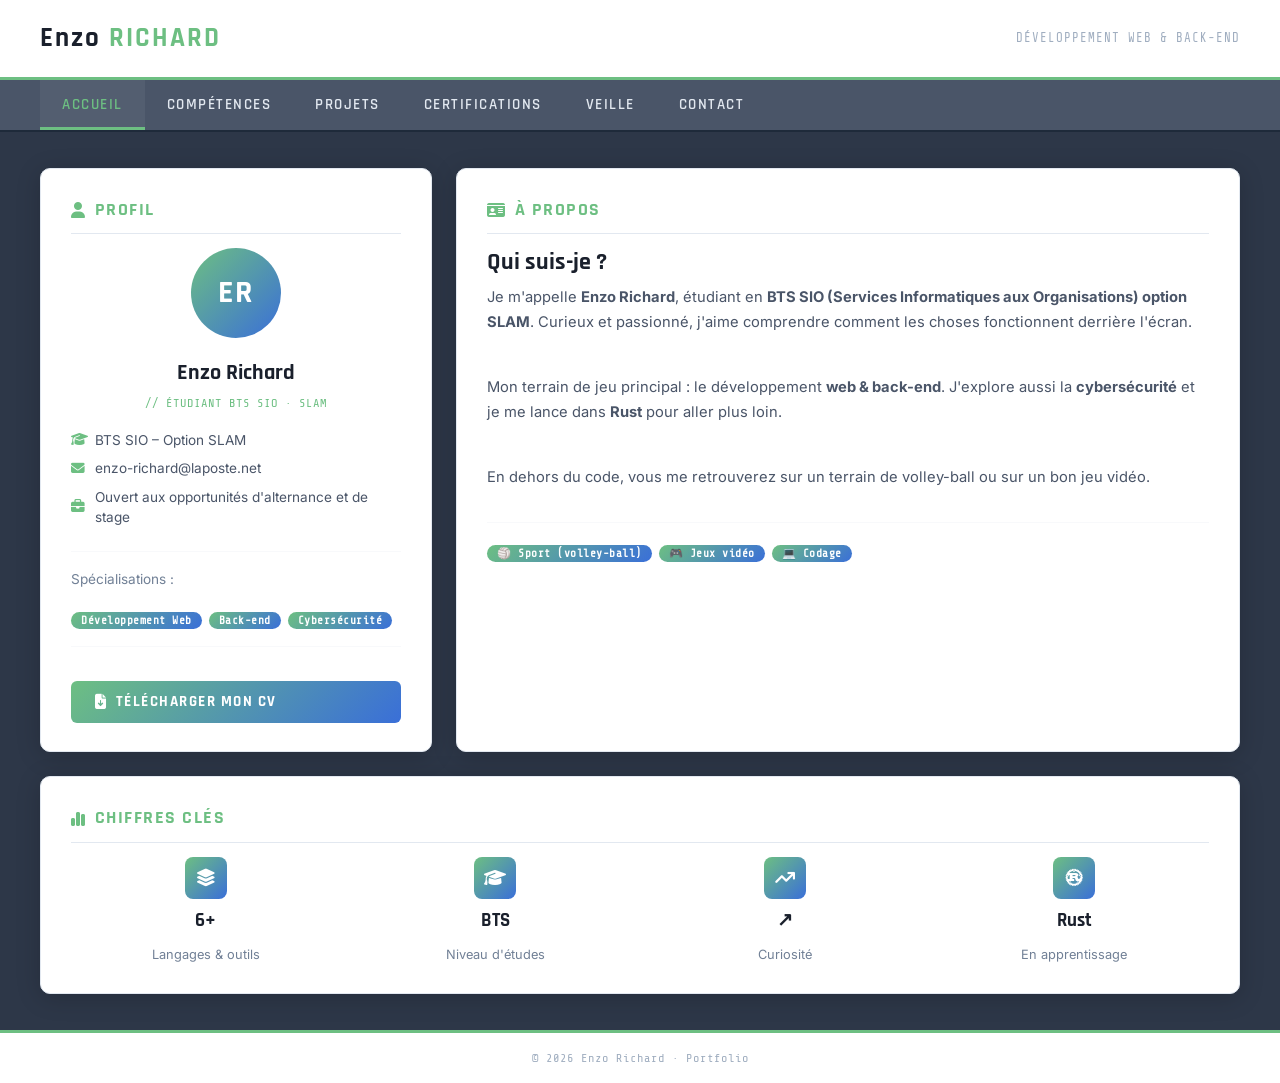
==== commit ff221f96: "Add files via upload" ====
--- a/index.html
+++ b/index.html
@@ -2,1147 +2,124 @@
 <html lang="fr">
 
 <head>
-  <meta charset="UTF-8" />
-  <meta name="viewport" content="width=device-width, initial-scale=1.0" />
-  <title>Enzo RICHARD — Portfolio</title>
-  <link
-    href="https://fonts.googleapis.com/css2?family=DM+Sans:wght@300;400;500;600&family=Fraunces:ital,wght@0,700;0,900;1,700&display=swap"
-    rel="stylesheet" />
-  <style>
-    :root {
-      --bg: #f4f6f4;
-      --surface: #ffffff;
-      --green: #6dbf82;
-      --green-lt: #e6f4ea;
-      --blue: #3a6fd8;
-      --blue-lt: #e8eef9;
-      --pink: #e07fa0;
-      --pink-lt: #fceef3;
-      --text: #1c2320;
-      --muted: #6b7a6e;
-      --border: #dde5df;
-      --serif: 'Fraunces', serif;
-      --sans: 'DM Sans', sans-serif;
-    }
-
-    *,
-    *::before,
-    *::after {
-      box-sizing: border-box;
-      margin: 0;
-      padding: 0;
-    }
-
-    html {
-      scroll-behavior: smooth;
-    }
-
-    body {
-      font-family: var(--sans);
-      background: var(--bg);
-      color: var(--text);
-      line-height: 1.65;
-    }
-
-    ::-webkit-scrollbar {
-      width: 4px;
-    }
-
-    ::-webkit-scrollbar-track {
-      background: var(--bg);
-    }
-
-    ::-webkit-scrollbar-thumb {
-      background: var(--green);
-      border-radius: 4px;
-    }
-
-    /* ── NAV ── */
-    nav {
-      position: fixed;
-      top: 0;
-      left: 0;
-      right: 0;
-      z-index: 100;
-      background: rgba(244, 246, 244, 0.9);
-      backdrop-filter: blur(10px);
-      border-bottom: 1px solid var(--border);
-      padding: 0 2.5rem;
-      height: 60px;
-      display: flex;
-      align-items: center;
-      justify-content: space-between;
-    }
-
-    .logo {
-      font-family: var(--serif);
-      font-size: 1.1rem;
-      color: var(--text);
-      font-weight: 700;
-    }
-
-    .logo span {
-      color: var(--green);
-    }
-
-    .nav-links {
-      display: flex;
-      gap: 0.4rem;
-      list-style: none;
-    }
-
-    .nav-links a {
-      font-size: 0.82rem;
-      font-weight: 500;
-      color: var(--muted);
-      text-decoration: none;
-      padding: 0.4rem 0.9rem;
-      border-radius: 20px;
-      transition: background 0.2s, color 0.2s;
-    }
-
-    .nav-links a:hover {
-      background: var(--green-lt);
-      color: var(--text);
-    }
-
-    .nav-links a.active {
-      background: var(--green);
-      color: #fff;
-    }
-
-    /* ── LAYOUT ── */
-    .page {
-      max-width: 900px;
-      margin: 0 auto;
-      padding: 0 2rem;
-    }
-
-    section {
-      padding: 6rem 0 3rem;
-    }
-
-    /* ── HERO ── */
-    #hero {
-      min-height: 100vh;
-      display: flex;
-      flex-direction: column;
-      justify-content: center;
-      padding-top: 60px;
-    }
-
-    .hero-eyebrow {
-      display: inline-flex;
-      align-items: center;
-      gap: 0.5rem;
-      font-size: 0.8rem;
-      font-weight: 500;
-      color: var(--green);
-      background: var(--green-lt);
-      border: 1px solid var(--green);
-      border-radius: 20px;
-      padding: 0.3rem 1rem;
-      margin-bottom: 1.5rem;
-      opacity: 0;
-      animation: up 0.5s 0.1s forwards;
-    }
-
-    .hero-eyebrow::before {
-      content: '';
-      display: block;
-      width: 7px;
-      height: 7px;
-      border-radius: 50%;
-      background: var(--green);
-      animation: pulse 1.5s infinite;
-    }
-
-    @keyframes pulse {
-
-      0%,
-      100% {
-        opacity: 1;
-        transform: scale(1)
-      }
-
-      50% {
-        opacity: 0.5;
-        transform: scale(0.8)
-      }
-    }
-
-    h1 {
-      font-family: var(--serif);
-      font-size: clamp(2.8rem, 7vw, 5.5rem);
-      font-weight: 900;
-      line-height: 1.05;
-      letter-spacing: -0.02em;
-      opacity: 0;
-      animation: up 0.5s 0.25s forwards;
-    }
-
-    h1 em {
-      font-style: italic;
-      color: var(--blue);
-    }
-
-    h1 .pink-dot {
-      color: var(--pink);
-    }
-
-    .hero-sub {
-      font-size: 1.05rem;
-      color: var(--muted);
-      max-width: 500px;
-      margin-top: 1.4rem;
-      opacity: 0;
-      animation: up 0.5s 0.4s forwards;
-    }
-
-    .hero-chips {
-      display: flex;
-      flex-wrap: wrap;
-      gap: 0.5rem;
-      margin-top: 1.6rem;
-      opacity: 0;
-      animation: up 0.5s 0.55s forwards;
-    }
-
-    .chip {
-      font-size: 0.78rem;
-      font-weight: 500;
-      padding: 0.35rem 0.9rem;
-      border-radius: 20px;
-      border: 1px solid var(--border);
-      background: var(--surface);
-      color: var(--muted);
-      transition: all 0.2s;
-      cursor: default;
-    }
-
-    .chip:hover {
-      border-color: var(--green);
-      color: var(--green);
-      transform: translateY(-2px);
-    }
-
-    .chip.b {
-      border-color: var(--blue-lt);
-      background: var(--blue-lt);
-      color: var(--blue);
-    }
-
-    .chip.p {
-      border-color: var(--pink-lt);
-      background: var(--pink-lt);
-      color: var(--pink);
-    }
-
-    .hero-actions {
-      display: flex;
-      gap: 0.8rem;
-      margin-top: 2.2rem;
-      opacity: 0;
-      animation: up 0.5s 0.7s forwards;
-    }
-
-    .btn {
-      font-size: 0.85rem;
-      font-weight: 600;
-      padding: 0.7rem 1.6rem;
-      border-radius: 8px;
-      text-decoration: none;
-      cursor: pointer;
-      border: none;
-      transition: all 0.22s;
-    }
-
-    .btn-solid {
-      background: var(--blue);
-      color: #fff;
-    }
-
-    .btn-solid:hover {
-      background: #2d5cbf;
-      transform: translateY(-2px);
-      box-shadow: 0 4px 16px rgba(58, 111, 216, 0.3);
-    }
-
-    .btn-outline {
-      background: transparent;
-      color: var(--text);
-      border: 1.5px solid var(--border);
-    }
-
-    .btn-outline:hover {
-      border-color: var(--green);
-      color: var(--green);
-      transform: translateY(-2px);
-    }
-
-    /* ── SECTION TITLES ── */
-    .sec-head {
-      margin-bottom: 2.5rem;
-    }
-
-    .sec-label {
-      font-size: 0.72rem;
-      font-weight: 600;
-      letter-spacing: 0.12em;
-      text-transform: uppercase;
-      color: var(--green);
-      margin-bottom: 0.4rem;
-    }
-
-    h2 {
-      font-family: var(--serif);
-      font-size: clamp(1.7rem, 4vw, 2.5rem);
-      font-weight: 900;
-      letter-spacing: -0.02em;
-    }
-
-    h2 span {
-      color: var(--blue);
-      font-style: italic;
-    }
-
-    /* ── ABOUT ── */
-    .about-grid {
-      display: grid;
-      grid-template-columns: 1fr 1fr;
-      gap: 2.5rem;
-      align-items: start;
-    }
-
-    .about-card {
-      background: var(--surface);
-      border: 1px solid var(--border);
-      border-radius: 16px;
-      padding: 1.8rem;
-    }
-
-    .about-card p {
-      color: var(--muted);
-      font-size: 0.95rem;
-      margin-bottom: 0.9rem;
-    }
-
-    .about-card p:last-child {
-      margin-bottom: 0;
-    }
-
-    .about-card strong {
-      color: var(--text);
-    }
-
-    .stat-row {
-      display: grid;
-      grid-template-columns: 1fr 1fr;
-      gap: 0.8rem;
-    }
-
-    .stat {
-      background: var(--bg);
-      border: 1px solid var(--border);
-      border-radius: 12px;
-      padding: 1.1rem;
-      text-align: center;
-    }
-
-    .stat-val {
-      font-family: var(--serif);
-      font-size: 1.6rem;
-      font-weight: 900;
-    }
-
-    .stat-val.g {
-      color: var(--green);
-    }
-
-    .stat-val.b {
-      color: var(--blue);
-    }
-
-    .stat-val.p {
-      color: var(--pink);
-    }
-
-    .stat-lbl {
-      font-size: 0.75rem;
-      color: var(--muted);
-      margin-top: 0.2rem;
-    }
-
-    .interest-row {
-      display: flex;
-      flex-wrap: wrap;
-      gap: 0.5rem;
-      margin-top: 1rem;
-    }
-
-    /* ── SKILLS ── */
-    .skills-list {
-      display: flex;
-      flex-direction: column;
-      gap: 1rem;
-    }
-
-    .skill-row {
-      background: var(--surface);
-      border: 1px solid var(--border);
-      border-radius: 12px;
-      padding: 1rem 1.3rem;
-      display: flex;
-      align-items: center;
-      gap: 1.2rem;
-      transition: transform 0.2s, border-color 0.2s;
-    }
-
-    .skill-row:hover {
-      transform: translateX(6px);
-      border-color: var(--green);
-    }
-
-    .skill-emoji {
-      font-size: 1.3rem;
-      width: 2rem;
-      text-align: center;
-      flex-shrink: 0;
-    }
-
-    .skill-info {
-      flex: 1;
-    }
-
-    .skill-name-row {
-      display: flex;
-      justify-content: space-between;
-      align-items: center;
-      margin-bottom: 0.4rem;
-    }
-
-    .skill-name {
-      font-weight: 600;
-      font-size: 0.9rem;
-    }
-
-    .skill-pct {
-      font-size: 0.75rem;
-      color: var(--muted);
-    }
-
-    .bar-bg {
-      background: var(--bg);
-      border-radius: 10px;
-      height: 6px;
-      overflow: hidden;
-    }
-
-    .bar-fill {
-      height: 100%;
-      border-radius: 10px;
-      width: 0;
-      transition: width 1.2s cubic-bezier(0.4, 0, 0.2, 1);
-    }
-
-    .bar-fill.green {
-      background: linear-gradient(90deg, var(--green), #9bd4a8);
-    }
-
-    .bar-fill.blue {
-      background: linear-gradient(90deg, var(--blue), #6f9fe8);
-    }
-
-    .bar-fill.pink {
-      background: linear-gradient(90deg, var(--pink), #eda8be);
-    }
-
-    /* ── STATUS BADGE ── */
-    .status-badge {
-      position: absolute;
-      top: 1rem;
-      right: 1rem;
-      display: inline-flex;
-      align-items: center;
-      gap: 0.35rem;
-      font-size: 0.68rem;
-      font-weight: 600;
-      padding: 0.28rem 0.7rem;
-      border-radius: 20px;
-      letter-spacing: 0.04em;
-      white-space: nowrap;
-    }
-
-    .status-badge::before {
-      content: '';
-      display: block;
-      width: 6px;
-      height: 6px;
-      border-radius: 50%;
-      flex-shrink: 0;
-    }
-
-    .status-badge.done {
-      background: #e6f4ea;
-      color: #3a8f52;
-      border: 1px solid #a8d8b4;
-    }
-
-    .status-badge.done::before {
-      background: #3a8f52;
-    }
-
-    .status-badge.wip {
-      background: #fff8e6;
-      color: #b07d1a;
-      border: 1px solid #f0d080;
-      animation: badge-pulse 2s infinite;
-    }
-
-    .status-badge.wip::before {
-      background: #e0a020;
-      animation: badge-blink 1.2s step-end infinite;
-    }
-
-    .status-badge.todo {
-      background: #f4f4f6;
-      color: #8a8fa0;
-      border: 1px solid #d8dae4;
-    }
-
-    .status-badge.todo::before {
-      background: #b0b4c4;
-    }
-
-    @keyframes badge-blink {
-      50% {
-        opacity: 0;
-      }
-    }
-
-    @keyframes badge-pulse {
-
-      0%,
-      100% {
-        box-shadow: none
-      }
-
-      50% {
-        box-shadow: 0 0 0 3px rgba(224, 160, 32, 0.15)
-      }
-    }
-
-    /* ── PROJECTS ── */
-    .projects-grid {
-      display: grid;
-      grid-template-columns: repeat(3, 1fr);
-      gap: 1.2rem;
-    }
-
-    .project-card {
-      background: var(--surface);
-      border: 1px solid var(--border);
-      border-radius: 16px;
-      padding: 1.6rem;
-      transition: transform 0.25s, border-color 0.25s, box-shadow 0.25s;
-      position: relative;
-      overflow: hidden;
-    }
-
-    .project-card::after {
-      content: '';
-      position: absolute;
-      bottom: 0;
-      left: 0;
-      right: 0;
-      height: 3px;
-      background: linear-gradient(90deg, var(--green), var(--blue));
-      transform: scaleX(0);
-      transform-origin: left;
-      transition: transform 0.3s;
-    }
-
-    .project-card:hover {
-      transform: translateY(-5px);
-      box-shadow: 0 8px 28px rgba(0, 0, 0, 0.07);
-      border-color: transparent;
-    }
-
-    .project-card:hover::after {
-      transform: scaleX(1);
-    }
-
-    .project-card.empty {
-      border: 2px dashed var(--border);
-      display: flex;
-      flex-direction: column;
-      align-items: center;
-      justify-content: center;
-      text-align: center;
-      gap: 0.6rem;
-      min-height: 180px;
-      cursor: default;
-    }
-
-    .project-card.empty:hover {
-      transform: none;
-      box-shadow: none;
-      border-color: var(--green);
-    }
-
-    .project-card.empty:hover::after {
-      transform: scaleX(0);
-    }
-
-    .proj-icon {
-      font-size: 1.5rem;
-      margin-bottom: 0.5rem;
-    }
-
-    .proj-title {
-      font-weight: 700;
-      font-size: 1rem;
-      margin-bottom: 0.5rem;
-    }
-
-    .proj-desc {
-      font-size: 0.85rem;
-      color: var(--muted);
-      line-height: 1.6;
-      margin-bottom: 1rem;
-    }
-
-    .proj-tags {
-      display: flex;
-      flex-wrap: wrap;
-      gap: 0.4rem;
-    }
-
-    .proj-tag {
-      font-size: 0.7rem;
-      font-weight: 600;
-      padding: 0.2rem 0.6rem;
-      border-radius: 6px;
-      background: var(--green-lt);
-      color: var(--green);
-    }
-
-    .proj-tag.b {
-      background: var(--blue-lt);
-      color: var(--blue);
-    }
-
-    .proj-tag.c {
-      background: var(--pink-lt);
-      color: var(--pink);
-    }
-
-    .empty-label {
-      font-size: 0.78rem;
-      font-weight: 600;
-    }
-
-    .empty-sub {
-      font-size: 0.7rem;
-      font-style: italic;
-      color: grey;
-    }
-
-    /* ── CONTACT ── */
-    .contact-box {
-      background: var(--surface);
-      border: 1px solid var(--border);
-      border-radius: 20px;
-      padding: 3rem;
-      text-align: center;
-      max-width: 580px;
-      margin: 0 auto;
-      position: relative;
-      overflow: hidden;
-    }
-
-    .contact-box::before {
-      content: '';
-      position: absolute;
-      top: -60px;
-      right: -60px;
-      width: 200px;
-      height: 200px;
-      background: radial-gradient(circle, var(--green-lt) 0%, transparent 70%);
-      pointer-events: none;
-    }
-
-    .contact-box::after {
-      content: '';
-      position: absolute;
-      bottom: -60px;
-      left: -60px;
-      width: 180px;
-      height: 180px;
-      background: radial-gradient(circle, var(--blue-lt) 0%, transparent 70%);
-      pointer-events: none;
-    }
-
-    .contact-box h3 {
-      font-family: var(--serif);
-      font-size: 1.5rem;
-      font-weight: 900;
-      margin-bottom: 0.6rem;
-    }
-
-    .contact-box p {
-      font-size: 0.9rem;
-      color: var(--muted);
-      margin-bottom: 1.6rem;
-    }
-
-    .contact-email {
-      display: inline-block;
-      font-weight: 600;
-      font-size: 0.95rem;
-      color: var(--blue);
-      background: var(--blue-lt);
-      padding: 0.5rem 1.2rem;
-      border-radius: 8px;
-      text-decoration: none;
-      margin-bottom: 1.6rem;
-      transition: background 0.2s;
-    }
-
-    .contact-email:hover {
-      background: #d4e0f5;
-    }
-
-    .socials {
-      display: flex;
-      justify-content: center;
-      gap: 0.8rem;
-      flex-wrap: wrap;
-    }
-
-    .social-btn {
-      font-size: 0.8rem;
-      font-weight: 500;
-      color: var(--muted);
-      text-decoration: none;
-      border: 1px solid var(--border);
-      padding: 0.5rem 1.1rem;
-      border-radius: 8px;
-      transition: all 0.2s;
-    }
-
-    .social-btn:hover {
-      border-color: var(--green);
-      color: var(--green);
-    }
-
-    .pink-accent {
-      color: var(--pink);
-      font-size: 0.75rem;
-      display: block;
-      margin-top: 1.2rem;
-    }
-
-    /* ── FOOTER ── */
-    footer {
-      text-align: center;
-      padding: 2rem;
-      font-size: 0.78rem;
-      color: var(--muted);
-      border-top: 1px solid var(--border);
-    }
-
-    /* ── REVEAL ── */
-    .reveal {
-      opacity: 0;
-      transform: translateY(22px);
-      transition: opacity 0.55s ease, transform 0.55s ease;
-    }
-
-    .reveal.in {
-      opacity: 1;
-      transform: none;
-    }
-
-    .reveal-d1 {
-      transition-delay: 0.05s;
-    }
-
-    .reveal-d2 {
-      transition-delay: 0.12s;
-    }
-
-    .reveal-d3 {
-      transition-delay: 0.19s;
-    }
-
-    .reveal-d4 {
-      transition-delay: 0.26s;
-    }
-
-    .reveal-d5 {
-      transition-delay: 0.33s;
-    }
-
-    .reveal-d6 {
-      transition-delay: 0.40s;
-    }
-
-    @keyframes up {
-      from {
-        opacity: 0;
-        transform: translateY(18px);
-      }
-
-      to {
-        opacity: 1;
-        transform: none;
-      }
-    }
-
-    @media (max-width: 700px) {
-      nav {
-        padding: 0 1.2rem;
-      }
-
-      .nav-links {
-        display: none;
-      }
-
-      .page {
-        padding: 0 1.2rem;
-      }
-
-      .about-grid {
-        grid-template-columns: 1fr;
-      }
-
-      .contact-box {
-        padding: 2rem 1.4rem;
-      }
-    }
-  </style>
+  <meta charset="UTF-8">
+  <meta name="viewport" content="width=device-width, initial-scale=1.0">
+  <title>Portfolio Enzo RICHARD</title>
+  <link rel="stylesheet" href="https://cdn.jsdelivr.net/npm/bootstrap@5.3.3/dist/css/bootstrap.min.css">
+  <link rel="stylesheet" href="https://cdnjs.cloudflare.com/ajax/libs/font-awesome/6.5.0/css/all.min.css">
+  <link rel="stylesheet" href="css/style.css">
 </head>
 
 <body>
 
+  <header>
+    <div class="logo-name">Enzo <span>RICHARD</span></div>
+    <div class="header-tag">DÉVELOPPEMENT WEB &amp; BACK-END</div>
+  </header>
+
   <nav>
-    <div class="logo">RICHARD Enzo<span>.</span></div>
-    <ul class="nav-links">
-      <li><a href="#about">À propos</a></li>
-      <li><a href="#skills">Compétences</a></li>
-      <li><a href="#certif">Certification</a></li>
-      <li><a href="#projects">Projets</a></li>
-      <li><a href="#veilles">Veilles</a></li>
-      <li><a href="#contact">Contact</a></li>
-    </ul>
+    <a href="index.html" class="active">Accueil</a>
+    <a href="competences.html">Compétences</a>
+    <a href="projets.html">Projets</a>
+    <a href="certifications.html">Certifications</a>
+    <a href="veilles.html">Veille</a>
+    <a href="contact.html">Contact</a>
   </nav>
 
-  <!-- HERO -->
-  <div class="page">
-    <section id="hero">
-      <div class="hero-eyebrow">Disponible & étudiant BTS SIO (Services Informatiques aux Organisations) option SLAM</div>
-      <h1>Bonjour, je m'appelle<br /><em>Enzo Richard</em><span class="pink-dot">.</span></h1>
-      <p class="hero-sub">
-        Etudiant/Développeur passionné par le web, front-end et le back-end, les bases de données et la cybersécurité.
-        J'apprends Rust et je construis des projets qui ont du sens.
-      </p>
-      <div class="hero-chips">
-        <span class="chip">🐍 Python</span>
-        <span class="chip b">🌐 HTML / CSS</span>
-        <span class="chip">🐘 PHP</span>
-        <span class="chip b">🗄️ SQL</span>
-        <span class="chip">🔒 Cybersécurité</span>
-        <span class="chip p">🦀 Rust</span>
+  <main>
+    <div class="grid-layout layout-home">
+
+      <div class="card">
+        <div class="card-title"><i class="fa-solid fa-user"></i> Profil</div>
+        <div class="profile-avatar">ER</div>
+        <div class="profile-name">Enzo Richard</div>
+        <div class="profile-role">// ÉTUDIANT BTS SIO · SLAM</div>
+
+        <div class="profile-info-row">
+          <i class="fa-solid fa-graduation-cap"></i>
+          BTS SIO – Option SLAM
+        </div>
+        <div class="profile-info-row">
+          <i class="fa-solid fa-envelope"></i>
+          enzo-richard@laposte.net
+        </div>
+        <div class="profile-info-row">
+          <i class="fa-solid fa-briefcase"></i>
+          Ouvert aux opportunités d'alternance et de stage
+        </div>
+
+        <hr style="margin: 16px 0; border-color: #e2e8f0;">
+        <p style="font-size:0.85rem; color:#718096; margin-bottom:14px;">Spécialisations :</p>
+        <div>
+          <span class="badge">Développement Web</span>
+          <span class="badge">Back-end</span>
+          <span class="badge">Cybersécurité</span>
+        </div>
+        <hr style="margin: 16px 0; border-color: #e2e8f0;">
+        <a href="https://drive.google.com/file/d/1WYWyvcr9VuKCkOCHbeUw_OYxdqmMjYfC/view?usp=sharing" target="_blank"
+          rel="noopener" class="btn-cv"><i class="fa-solid fa-file-arrow-down"></i> Télécharger mon CV</a>
       </div>
-      <div class="hero-actions">
-        <a href="#projects" class="btn btn-solid">Voir mes projets</a>
-        <a href="#contact" class="btn btn-outline">Me contacter</a>
+
+      <div class="card">
+        <div class="card-title"><i class="fa-solid fa-id-card"></i> À propos</div>
+        <h2>Qui suis-je ?</h2>
+        <p>
+          Je m'appelle <strong>Enzo Richard</strong>, étudiant en <strong>BTS SIO (Services Informatiques aux
+            Organisations) option SLAM</strong>. Curieux et passionné, j'aime comprendre comment les choses fonctionnent
+          derrière l'écran.
+        </p>
+        <br>
+        <p>
+          Mon terrain de jeu principal : le développement <strong>web &amp; back-end</strong>. J'explore aussi la
+          <strong>cybersécurité</strong> et je me lance dans <strong>Rust</strong> pour aller plus loin.
+        </p>
+        <br>
+        <p>
+          En dehors du code, vous me retrouverez sur un terrain de volley-ball ou sur un bon jeu vidéo.
+        </p>
+        <hr style="margin: 16px 0; border-color: #e2e8f0;">
+        <div>
+          <span class="badge">🏐 Sport (volley-ball)</span>
+          <span class="badge">🎮 Jeux vidéo</span>
+          <span class="badge">💻 Codage</span>
+        </div>
       </div>
-    </section>
 
-    <!-- ABOUT -->
-    <section id="about">
-      <div class="sec-head reveal">
-        <p class="sec-label">À propos</p>
-        <h2>Qui <span>suis-je</span> ?</h2>
-      </div>
-      <div class="about-grid">
-        <div class="about-card reveal reveal-d1">
-          <p>Je m'appelle <strong>Enzo RICHARD</strong>, étudiant en <strong>BTS SIO (Services Informatiques aux
-              Organisations) option SLAM</strong>. Curieux et
-            passionné, j'aime comprendre comment les choses fonctionnent derrière l'écran.</p>
-          <p>Mon terrain de jeu principal : le développement <strong>web & back-end</strong>. J'explore aussi la
-            <strong>cybersécurité</strong> et je me lance dans <strong>Rust</strong> pour aller plus loin.
-          </p>
-          <p>En dehors du code, vous me retrouverez sur un terrain de volleyball ou sur un bon jeu vidéo.</p>
-          <div class="interest-row">
-            <span class="chip">🏐 Sport (volley-ball)</span>
-            <span class="chip b">🎮 Jeux vidéo</span>
-            <span class="chip p">💻 Codage</span>
+      <div class="card wide">
+        <div class="card-title"><i class="fa-solid fa-chart-simple"></i> Chiffres clés</div>
+        <div style="display:grid; grid-template-columns: 1fr 1fr 1fr 1fr; gap:20px;">
+          <div style="display:flex; flex-direction:column; align-items:center; text-align:center; gap:8px;">
+            <div class="cert-icon"><i class="fa-solid fa-layer-group"></i></div>
+            <strong style="font-family:'Rajdhani',sans-serif; font-size:1.2rem; color:#1a202c;">6+</strong>
+            <p style="font-size:0.8rem; color:#718096; margin:0;">Langages &amp; outils</p>
           </div>
-        </div>
-        <div class="reveal reveal-d2">
-          <div class="stat-row">
-            <div class="stat">
-              <div class="stat-val g">6+</div>
-              <div class="stat-lbl">langages & outils</div>
-            </div>
-            <div class="stat">
-              <div class="stat-val b">BTS</div>
-              <div class="stat-lbl">niveau d'études</div>
-            </div>
-            <div class="stat">
-              <div class="stat-val p">↗</div>
-              <div class="stat-lbl">curiosité</div>
-            </div>
-            <div class="stat">
-              <div class="stat-val g">🦀</div>
-              <div class="stat-lbl">Rust en cours</div>
-            </div>
+          <div style="display:flex; flex-direction:column; align-items:center; text-align:center; gap:8px;">
+            <div class="cert-icon"><i class="fa-solid fa-graduation-cap"></i></div>
+            <strong style="font-family:'Rajdhani',sans-serif; font-size:1.2rem; color:#1a202c;">BTS</strong>
+            <p style="font-size:0.8rem; color:#718096; margin:0;">Niveau d'études</p>
+          </div>
+          <div style="display:flex; flex-direction:column; align-items:center; text-align:center; gap:8px;">
+            <div class="cert-icon"><i class="fa-solid fa-arrow-trend-up"></i></div>
+            <strong style="font-family:'Rajdhani',sans-serif; font-size:1.2rem; color:#1a202c;">↗</strong>
+            <p style="font-size:0.8rem; color:#718096; margin:0;">Curiosité</p>
+          </div>
+          <div style="display:flex; flex-direction:column; align-items:center; text-align:center; gap:8px;">
+            <div class="cert-icon"><i class="fa-brands fa-rust"></i></div>
+            <strong style="font-family:'Rajdhani',sans-serif; font-size:1.2rem; color:#1a202c;">Rust</strong>
+            <p style="font-size:0.8rem; color:#718096; margin:0;">En apprentissage</p>
           </div>
         </div>
       </div>
-    </section>
 
-    <!-- SKILLS -->
-    <section id="skills">
-      <div class="sec-head reveal">
-        <p class="sec-label">Compétences</p>
-        <h2>Mon <span>stack</span></h2>
-      </div>
-      <div class="skills-list">
-        <div class="skill-row reveal reveal-d1" data-pct="65" data-color="green">
-          <div class="skill-emoji">🐍</div>
-          <div class="skill-info">
-            <div class="skill-name-row">
-              <span class="skill-name">Python</span>
-              <span class="skill-pct">65%</span>
-            </div>
-            <div class="bar-bg">
-              <div class="bar-fill green"></div>
-            </div>
-          </div>
-        </div>
-        <div class="skill-row reveal reveal-d2" data-pct="55" data-color="blue">
-          <div class="skill-emoji">🌐</div>
-          <div class="skill-info">
-            <div class="skill-name-row">
-              <span class="skill-name">HTML / CSS</span>
-              <span class="skill-pct">55%</span>
-            </div>
-            <div class="bar-bg">
-              <div class="bar-fill blue"></div>
-            </div>
-          </div>
-        </div>
-        <div class="skill-row reveal reveal-d3" data-pct="30" data-color="green">
-          <div class="skill-emoji">🐘</div>
-          <div class="skill-info">
-            <div class="skill-name-row">
-              <span class="skill-name">PHP</span>
-              <span class="skill-pct">30%</span>
-            </div>
-            <div class="bar-bg">
-              <div class="bar-fill green"></div>
-            </div>
-          </div>
-        </div>
-        <div class="skill-row reveal reveal-d4" data-pct="50" data-color="blue">
-          <div class="skill-emoji">🗄️</div>
-          <div class="skill-info">
-            <div class="skill-name-row">
-              <span class="skill-name">SQL / Base de données</span>
-              <span class="skill-pct">50%</span>
-            </div>
-            <div class="bar-bg">
-              <div class="bar-fill blue"></div>
-            </div>
-          </div>
-        </div>
-        <div class="skill-row reveal reveal-d5" data-pct="50" data-color="green">
-          <div class="skill-emoji">🔒</div>
-          <div class="skill-info">
-            <div class="skill-name-row">
-              <span class="skill-name">Cybersécurité</span>
-              <span class="skill-pct">Notions</span>
-            </div>
-            <div class="bar-bg">
-              <div class="bar-fill green"></div>
-            </div>
-          </div>
-        </div>
-        <div class="skill-row reveal reveal-d6" data-pct="25" data-color="pink">
-          <div class="skill-emoji">🦀</div>
-          <div class="skill-info">
-            <div class="skill-name-row">
-              <span class="skill-name">Rust — en apprentissage</span>
-              <span class="skill-pct">Débutant</span>
-            </div>
-            <div class="bar-bg">
-              <div class="bar-fill pink"></div>
-            </div>
-          </div>
-        </div>
-      </div>
-    </section>
-
-    <!-- CERTIFS -->
-    <section id="certif">
-      <div class="sec-head reveal">
-        <p class="sec-label">Mes certifications</p>
-        <div class="skill-row reveal reveal-d6">
-          <div class="skill-info">
-            <div class="skill-name-row">
-              <span class="skill-name">Certification de la CNIL- Module 1</span>
-              <a href="https://drive.google.com/file/d/1WUtzs-SENXuq1l4qIYXkdDmJzJNhOAwl/view?usp=sharing">Voir la certification</a>
-            </div>
-          </div>
-        </div>
-        <div class="skill-row reveal reveal-d6">
-          <div class="skill-info">
-            <div class="skill-name-row">
-              <span class="skill-name"></span>
-            </div>
-          </div>
-        </div>
-        <div class="skill-row reveal reveal-d6">
-          <div class="skill-info">
-            <div class="skill-name-row">
-              <span class="skill-name"></span>
-            </div>
-          </div>
-        </div>
-        <div class="skill-row reveal reveal-d6">
-          <div class="skill-info">
-            <div class="skill-name-row">
-              <span class="skill-name"></span>
-            </div>
-          </div>
-        </div>
-    </section>
-
-    <!-- PROJECTS -->
-    <section id="projects">
-      <div class="sec-head reveal">
-        <p class="sec-label">Projets</p>
-        <h2>Ce que j'ai <span>construit</span></h2>
-      </div>
-      <div class="projects-grid">
-        <!-- Carte vide x3 — à remplacer par tes vrais projets -->
-        <div class="project-card empty reveal reveal-d1">
-          <span class="status-badge done">Terminé</span>
-          <div class="proj-icon">📂</div>
-          <span class="empty-label">Projet Site Web en HTML/CSS pour ma mère</span>
-          <span class="empty-sub">Un site web simple pour ma mère couturière, avec des informations sur ses activités et
-            ses projets de coutures .</span>
-          <div class="proj-tags">
-            <span class="proj-tag">HTML</span>
-            <span class="proj-tag b">CSS</span>
-          </div>
-          <a href="https://fdmne.fr/" target="_blank" class="empty-link">Voir le projet</a>
-        </div>
-        <div class="project-card empty reveal reveal-d2">
-          <span class="status-badge wip">En cours</span>
-          <div class="proj-icon">📂</div>
-          <span class="empty-label">Projet scolaire : mise en place d'un site et d'une application en python relié a une BDD</span>
-          <span class="empty-sub">Le site a été codé par moi et mon collègue en HTML/CSS/Javascript/PHP et pour l'application, elle a été faite en python.
-          Depuis le site vous pouvez vous connecter puis ensuite réserver des salles en fonction d'un horaire. Et une fois connecter vous pourrez voir vos réservation.
-          Pour l'interface graphique de l'application python, nous avons utilisé la librairie PyQT5. Cette application serait réservé aux employé d'une entreprise
-          car elle permet de faire la gestion des reservations, des clients, des salles et des employés.</span>
-          <div class="proj-tags">
-            <span class="proj-tag">HTML</span>
-            <span class="proj-tag b">CSS</span>
-            <span class="proj-tag c">Javascript</span>
-            <span class="proj-tag ">PHP</span>
-            <span class="proj-tag b">Python</span>
-          </div>
-          <a href="#" target="_blank" class="empty-link"></a>
-        </div>
-        <div class="project-card empty reveal reveal-d3">
-          <span class="status-badge todo">À faire</span>
-          <div class="proj-icon">📂</div>
-          <span class="empty-label">Projet 03</span>
-          <span class="empty-sub">À venir</span>
-        </div>
-      </div>
-    </section>
-
-     <!-- Veilles -->
-    <section id="veilles">
-      <div class="sec-head reveal">
-        <p class="sec-label">Mes veilles</p>
-        <h2>Mes sujets que je suis entrain d'<span>étudier</span></h2>
-      </div>
-      <div class="projects-grid">
-        <!-- Carte vide x3 — à remplacer par tes vrais projets -->
-        <div class="project-card empty reveal reveal-d1">
-          <span class="status-badge wip">En cours</span>
-          <div class="proj-icon">📂</div>
-          <span class="empty-label">Veille sur le sujet Rust</span>
-          <span class="empty-sub">Actuellement entrain d'étudier et faire des recherches sur le nouveau langage Rust (Langage émergant en back-end).</span>
-        </div>
-    </section>
-
-    <!-- CONTACT -->
-    <section id="contact">
-      <div class="sec-head reveal" style="text-align:center">
-        <p class="sec-label">Contact</p>
-        <h2>Travaillons <span>ensemble</span></h2>
-      </div>
-      <div class="contact-box reveal">
-        <h3>Discutons de votre projet 👋</h3>
-        <p>Une question, une opportunité ou juste envie d'échanger ?<br />Je réponds vite.<br />Envoyez-moi un mail à
-          l'adresse suivante :</p>
-        <a href="mailto:enzo-richard@laposte.net" class="contact-email">✉ enzo-richard@laposte.net</a>
-        <div class="socials">
-          <a href="https://github.com/EnzoRicharddev" target="_blank" rel="noopener" class="social-btn">GitHub</a>
-          <a href="https://www.linkedin.com/in/enzo-richard-740b08387/" target="_blank" rel="noopener"
-            class="social-btn">LinkedIn</a>
-        </div>
-        <p>De plus si vous voulez consulter mon CV :</p>
-        <a href="https://drive.google.com/file/d/1WYWyvcr9VuKCkOCHbeUw_OYxdqmMjYfC/view?usp=sharing" target="_blank"
-          class="contact-email">📄 Télécharger mon CV</a>
-        <span class="pink-accent">✦ Ouvert aux opportunités d'alternance et de stage</span>
-      </div>
-    </section>
-  </div>
+    </div>
+  </main>
 
   <footer>
-    © 2026 Enzo RICHARD ·
+    © 2026 Enzo Richard · Portfolio
   </footer>
 
-  <script>
-    // ── SCROLL REVEAL ──
-    const observer = new IntersectionObserver(entries => {
-      entries.forEach(e => {
-        if (e.isIntersecting) {
-          e.target.classList.add('in');
-          // Animate skill bars when visible
-          const bar = e.target.querySelector('.bar-fill');
-          if (bar) {
-            const row = e.target;
-            const pct = row.dataset.pct;
-            setTimeout(() => bar.style.width = pct + '%', 80);
-          }
-        }
-      });
-    }, { threshold: 0.15 });
-    document.querySelectorAll('.reveal').forEach(el => observer.observe(el));
+  <script src="https://cdn.jsdelivr.net/npm/bootstrap@5.3.3/dist/js/bootstrap.bundle.min.js"></script>
 
-    // ── ACTIVE NAV ──
-    const sections = document.querySelectorAll('section[id]');
-    const navLinks = document.querySelectorAll('.nav-links a');
-    window.addEventListener('scroll', () => {
-      let cur = '';
-      sections.forEach(s => {
-        if (window.scrollY >= s.offsetTop - 100) cur = s.id;
-      });
-      navLinks.forEach(a => {
-        a.classList.toggle('active', a.getAttribute('href') === '#' + cur);
-      });
-    });
-  </script>
 </body>
 
-</html>
+</html>
--- a/css/style.css
+++ b/css/style.css
@@ -0,0 +1,585 @@
+@import url('https://fonts.googleapis.com/css2?family=Share+Tech+Mono&family=Rajdhani:wght@400;500;600;700&family=Inter:wght@300;400;500&display=swap');
+
+:root {
+    --bg-dark: #2d3748;
+    --bg-darker: #1e2a3a;
+    --bg-nav: #4a5568;
+    --bg-card: #ffffff;
+    --bg-header: #ffffff;
+    --accent: #6dbf82;
+    --accent2: #3a6fd8;
+    --accent3: #e07fa0;
+    --text-dark: #1a202c;
+    --text-light: #e2e8f0;
+    --text-muted: #a0aec0;
+    --border-card: #e2e8f0;
+    --shadow: 0 4px 24px rgba(0, 0, 0, 0.18);
+}
+
+*,
+*::before,
+*::after {
+    box-sizing: border-box;
+    margin: 0;
+    padding: 0;
+}
+
+body {
+    font-family: 'Inter', sans-serif;
+    background: red;
+    color: var(--text-light);
+    min-height: 100vh;
+    display: flex;
+    flex-direction: column;
+}
+
+header {
+    background: var(--bg-header);
+    color: var(--text-dark);
+    padding: 18px 40px;
+    display: flex;
+    align-items: center;
+    justify-content: space-between;
+    border-bottom: 3px solid var(--accent);
+}
+
+header .logo-name {
+    font-family: 'Rajdhani', sans-serif;
+    font-weight: 700;
+    font-size: 1.7rem;
+    letter-spacing: 2px;
+    color: var(--text-dark);
+}
+
+header .logo-name span {
+    color: var(--accent);
+}
+
+header .header-tag {
+    font-family: 'Share Tech Mono', monospace;
+    font-size: 0.78rem;
+    color: var(--text-muted);
+    letter-spacing: 1px;
+}
+
+nav {
+    background: var(--bg-nav);
+    padding: 0 40px;
+    display: flex;
+    gap: 0;
+    align-items: stretch;
+    border-bottom: 2px solid var(--bg-darker);
+}
+
+nav a {
+    font-family: 'Rajdhani', sans-serif;
+    font-weight: 600;
+    font-size: 0.92rem;
+    letter-spacing: 1.5px;
+    text-transform: uppercase;
+    color: var(--text-light);
+    text-decoration: none;
+    padding: 14px 22px;
+    position: relative;
+    transition: color 0.2s, background 0.2s;
+}
+
+nav a::after {
+    content: '';
+    position: absolute;
+    bottom: 0;
+    left: 0;
+    right: 0;
+    height: 3px;
+    background: var(--accent);
+    transform: scaleX(0);
+    transition: transform 0.25s;
+}
+
+nav a:hover,
+nav a.active {
+    color: var(--accent);
+    background: rgba(255, 255, 255, 0.05);
+}
+
+nav a:hover::after,
+nav a.active::after {
+    transform: scaleX(1);
+}
+
+main {
+    flex: 1;
+    padding: 36px 40px;
+    background: var(--bg-dark);
+}
+
+.grid-layout {
+    display: grid;
+    gap: 24px;
+}
+
+.layout-home {
+    grid-template-columns: 1fr 2fr;
+    grid-template-rows: auto;
+}
+
+.layout-skills {
+    grid-template-columns: 1fr 1fr;
+}
+
+.layout-projects {
+    grid-template-columns: 1fr;
+}
+
+.layout-certs {
+    grid-template-columns: 1fr 1fr;
+}
+
+.layout-veille {
+    grid-template-columns: 1fr 1fr;
+}
+
+.layout-contact {
+    grid-template-columns: 1fr 1fr;
+}
+
+.card {
+    background: var(--bg-card);
+    color: var(--text-dark);
+    border-radius: 10px;
+    padding: 28px 30px;
+    box-shadow: var(--shadow);
+    transition: transform 0.2s, box-shadow 0.2s;
+    border: 1px solid var(--border-card);
+}
+
+.card:hover {
+    transform: translateY(-3px);
+    box-shadow: 0 8px 32px rgba(0, 0, 0, 0.22);
+}
+
+.card.tall {
+    grid-row: span 2;
+}
+
+.card.wide {
+    grid-column: span 2;
+}
+
+.card-title {
+    font-family: 'Rajdhani', sans-serif;
+    font-weight: 700;
+    font-size: 1.1rem;
+    letter-spacing: 1.5px;
+    text-transform: uppercase;
+    color: var(--accent);
+    margin-bottom: 14px;
+    display: flex;
+    align-items: center;
+    gap: 8px;
+    border-bottom: 1px solid var(--border-card);
+    padding-bottom: 10px;
+}
+
+.card-title i {
+    font-size: 1rem;
+}
+
+.card h2 {
+    font-family: 'Rajdhani', sans-serif;
+    font-weight: 700;
+    font-size: 1.5rem;
+    color: var(--text-dark);
+    margin-bottom: 8px;
+}
+
+.card p {
+    font-size: 0.92rem;
+    line-height: 1.7;
+    color: #4a5568;
+}
+
+.profile-avatar {
+    width: 90px;
+    height: 90px;
+    border-radius: 50%;
+    background: linear-gradient(135deg, var(--accent), var(--accent2));
+    display: flex;
+    align-items: center;
+    justify-content: center;
+    font-family: 'Rajdhani', sans-serif;
+    font-weight: 700;
+    font-size: 2rem;
+    color: white;
+    margin: 0 auto 18px;
+    letter-spacing: 2px;
+}
+
+.profile-name {
+    font-family: 'Rajdhani', sans-serif;
+    font-weight: 700;
+    font-size: 1.4rem;
+    text-align: center;
+    color: var(--text-dark);
+    margin-bottom: 4px;
+}
+
+.profile-role {
+    font-family: 'Share Tech Mono', monospace;
+    font-size: 0.75rem;
+    color: var(--accent);
+    text-align: center;
+    letter-spacing: 1px;
+    margin-bottom: 18px;
+}
+
+.profile-info-row {
+    display: flex;
+    align-items: center;
+    gap: 8px;
+    font-size: 0.85rem;
+    color: #4a5568;
+    margin-bottom: 8px;
+}
+
+.profile-info-row i {
+    color: var(--accent);
+    width: 16px;
+}
+
+.badge {
+    display: inline-block;
+    background: linear-gradient(135deg, var(--accent), var(--accent2));
+    color: white;
+    font-family: 'Share Tech Mono', monospace;
+    font-size: 0.7rem;
+    padding: 3px 10px;
+    border-radius: 20px;
+    margin: 3px 3px 0 0;
+    letter-spacing: 0.5px;
+}
+
+.skill-item {
+    margin-bottom: 14px;
+}
+
+.skill-label {
+    display: flex;
+    justify-content: space-between;
+    font-size: 0.85rem;
+    color: #4a5568;
+    margin-bottom: 5px;
+    font-weight: 500;
+}
+
+.skill-bar {
+    background: #e2e8f0;
+    border-radius: 4px;
+    height: 7px;
+    overflow: hidden;
+}
+
+.skill-fill {
+    height: 100%;
+    border-radius: 4px;
+    background: linear-gradient(90deg, var(--accent), var(--accent2));
+    transition: width 1s ease;
+}
+
+.project-card {
+    background: var(--bg-card);
+    border-radius: 10px;
+    padding: 24px 28px;
+    box-shadow: var(--shadow);
+    border-left: 4px solid var(--accent);
+    margin-bottom: 20px;
+    transition: transform 0.2s;
+    position: relative;
+}
+
+.project-card:hover {
+    transform: translateX(4px);
+}
+
+.project-card h3 {
+    font-family: 'Rajdhani', sans-serif;
+    font-weight: 700;
+    font-size: 1.15rem;
+    color: var(--text-dark);
+    margin-bottom: 6px;
+    padding-right: 100px;
+}
+
+.project-card p {
+    font-size: 0.88rem;
+    color: #4a5568;
+    line-height: 1.6;
+    margin-bottom: 12px;
+}
+
+.project-tags {
+    display: flex;
+    flex-wrap: wrap;
+    gap: 6px;
+}
+
+.tag {
+    font-family: 'Share Tech Mono', monospace;
+    font-size: 0.7rem;
+    background: rgba(109, 191, 130, 0.12);
+    color: var(--accent);
+    border: 1px solid rgba(109, 191, 130, 0.35);
+    border-radius: 4px;
+    padding: 2px 8px;
+}
+
+.tag.b {
+    background: rgba(58, 111, 216, 0.1);
+    color: var(--accent2);
+    border-color: rgba(58, 111, 216, 0.3);
+}
+
+.tag.c {
+    background: rgba(224, 127, 160, 0.12);
+    color: var(--accent3);
+    border-color: rgba(224, 127, 160, 0.35);
+}
+
+/* ── STATUT DES PROJETS ── */
+.status-badge {
+    position: absolute;
+    top: 22px;
+    right: 26px;
+    display: inline-flex;
+    align-items: center;
+    gap: 6px;
+    font-family: 'Share Tech Mono', monospace;
+    font-size: 0.65rem;
+    font-weight: 600;
+    padding: 4px 11px;
+    border-radius: 20px;
+    letter-spacing: 0.04em;
+    text-transform: uppercase;
+    white-space: nowrap;
+}
+
+.status-badge::before {
+    content: '';
+    display: block;
+    width: 6px;
+    height: 6px;
+    border-radius: 50%;
+    flex-shrink: 0;
+}
+
+.status-badge.done {
+    background: rgba(109, 191, 130, 0.15);
+    color: #2f8f4e;
+    border: 1px solid rgba(109, 191, 130, 0.4);
+}
+
+.status-badge.done::before {
+    background: #2f8f4e;
+}
+
+.status-badge.wip {
+    background: #fff8e6;
+    color: #b07d1a;
+    border: 1px solid #f0d080;
+}
+
+.status-badge.wip::before {
+    background: #e0a020;
+}
+
+.status-badge.todo {
+    background: #f4f4f6;
+    color: #8a8fa0;
+    border: 1px solid #d8dae4;
+}
+
+.status-badge.todo::before {
+    background: #b0b4c4;
+}
+
+.cert-item {
+    display: flex;
+    align-items: flex-start;
+    gap: 14px;
+    padding: 14px 0;
+    border-bottom: 1px solid #e2e8f0;
+}
+
+.cert-item:last-child {
+    border-bottom: none;
+}
+
+.cert-icon {
+    width: 42px;
+    height: 42px;
+    border-radius: 8px;
+    background: linear-gradient(135deg, var(--accent), var(--accent2));
+    display: flex;
+    align-items: center;
+    justify-content: center;
+    color: white;
+    font-size: 1.1rem;
+    flex-shrink: 0;
+}
+
+.cert-info h4 {
+    font-family: 'Rajdhani', sans-serif;
+    font-weight: 700;
+    font-size: 0.98rem;
+    color: var(--text-dark);
+}
+
+.cert-info p {
+    font-size: 0.82rem;
+    color: #718096;
+}
+
+.veille-item {
+    padding: 14px 0;
+    border-bottom: 1px solid #e2e8f0;
+}
+
+.veille-item:last-child {
+    border-bottom: none;
+}
+
+.veille-date {
+    font-family: 'Share Tech Mono', monospace;
+    font-size: 0.7rem;
+    color: var(--accent);
+    margin-bottom: 4px;
+}
+
+.veille-item h4 {
+    font-family: 'Rajdhani', sans-serif;
+    font-weight: 600;
+    font-size: 0.95rem;
+    color: var(--text-dark);
+    margin-bottom: 4px;
+}
+
+.veille-item p {
+    font-size: 0.83rem;
+    color: #4a5568;
+    line-height: 1.5;
+}
+
+.contact-row {
+    display: flex;
+    align-items: center;
+    gap: 12px;
+    padding: 12px 0;
+    border-bottom: 1px solid #e2e8f0;
+    text-decoration: none;
+    color: #4a5568;
+    font-size: 0.9rem;
+    transition: color 0.2s;
+}
+
+.contact-row:last-child {
+    border-bottom: none;
+}
+
+.contact-row:hover {
+    color: var(--accent);
+}
+
+.contact-icon {
+    width: 36px;
+    height: 36px;
+    border-radius: 8px;
+    background: linear-gradient(135deg, var(--accent), var(--accent2));
+    display: flex;
+    align-items: center;
+    justify-content: center;
+    color: white;
+    font-size: 0.95rem;
+    flex-shrink: 0;
+}
+
+.btn-cv {
+    display: inline-flex;
+    align-items: center;
+    gap: 8px;
+    margin-top: 18px;
+    background: linear-gradient(135deg, var(--accent), var(--accent2));
+    color: white;
+    font-family: 'Rajdhani', sans-serif;
+    font-weight: 700;
+    font-size: 0.95rem;
+    letter-spacing: 1.5px;
+    text-transform: uppercase;
+    text-decoration: none;
+    padding: 10px 24px;
+    border-radius: 6px;
+    transition: opacity 0.2s, transform 0.2s;
+}
+
+.btn-cv:hover {
+    opacity: 0.88;
+    transform: translateY(-2px);
+}
+
+.pink-note {
+    display: block;
+    margin-top: 14px;
+    font-family: 'Share Tech Mono', monospace;
+    font-size: 0.78rem;
+    color: var(--accent3);
+    letter-spacing: 0.3px;
+}
+
+footer {
+    background: var(--bg-header);
+    color: var(--text-muted);
+    text-align: center;
+    padding: 16px 40px;
+    font-family: 'Share Tech Mono', monospace;
+    font-size: 0.75rem;
+    letter-spacing: 1px;
+    border-top: 3px solid var(--accent);
+}
+
+@media (max-width: 768px) {
+
+    header,
+    nav,
+    main,
+    footer {
+        padding-left: 16px;
+        padding-right: 16px;
+    }
+
+    nav {
+        flex-wrap: wrap;
+    }
+
+    .layout-home,
+    .layout-skills,
+    .layout-certs,
+    .layout-veille,
+    .layout-contact {
+        grid-template-columns: 1fr;
+    }
+
+    .card.tall,
+    .card.wide {
+        grid-row: unset;
+        grid-column: unset;
+    }
+
+    .status-badge {
+        position: static;
+        display: inline-flex;
+        margin-bottom: 10px;
+    }
+
+    .project-card h3 {
+        padding-right: 0;
+    }
+}
